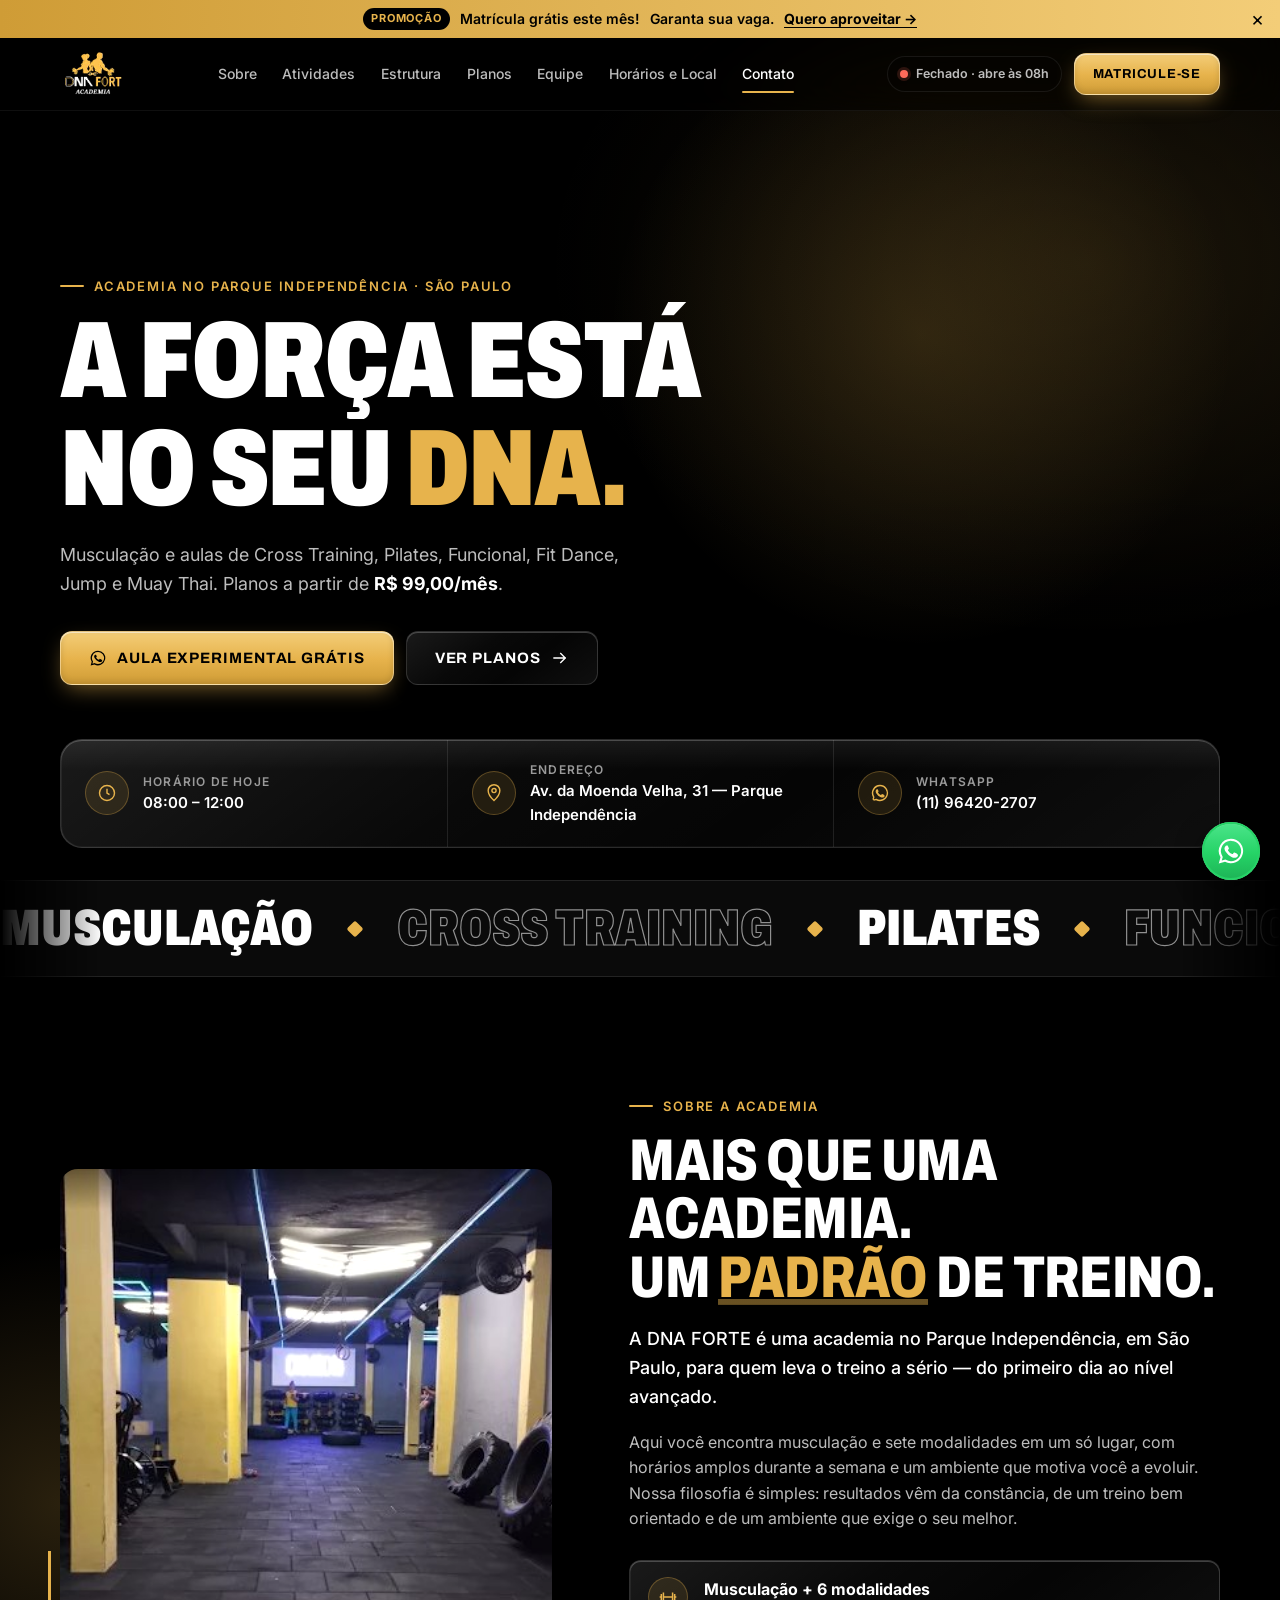
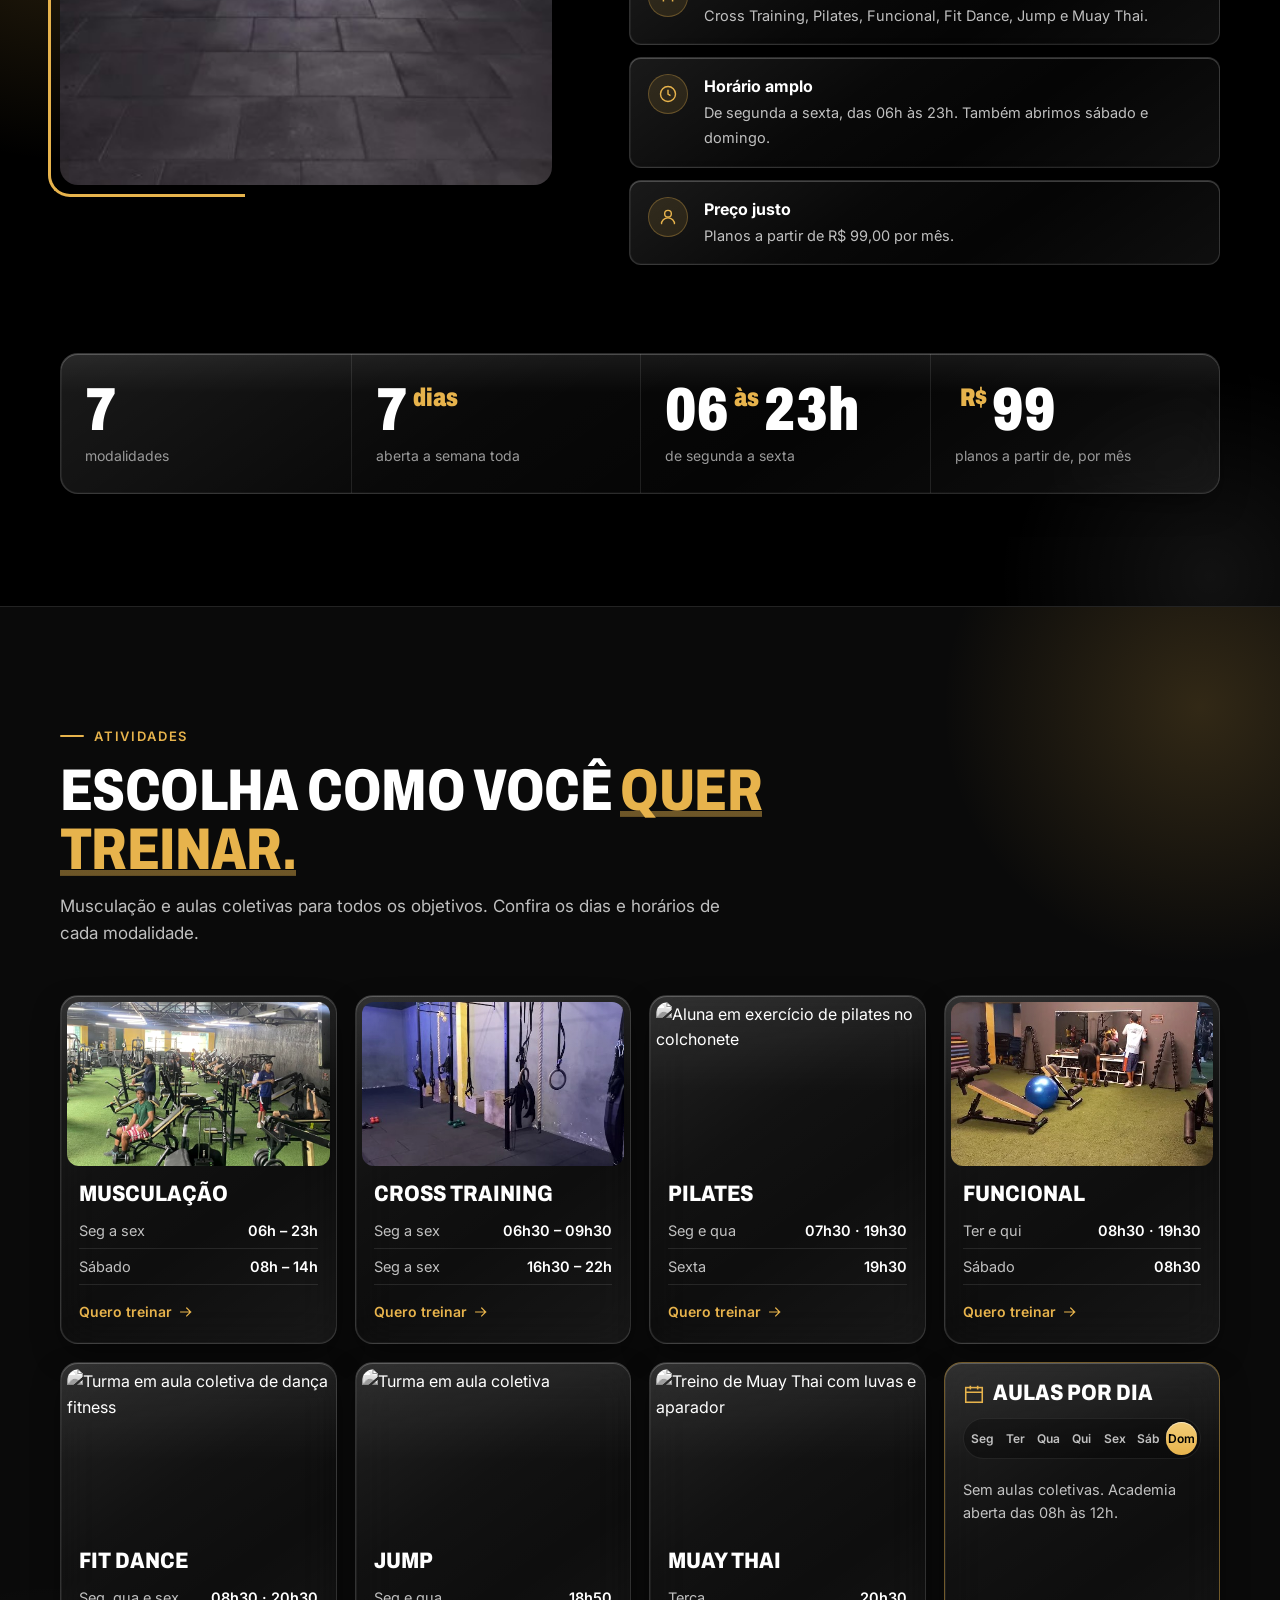
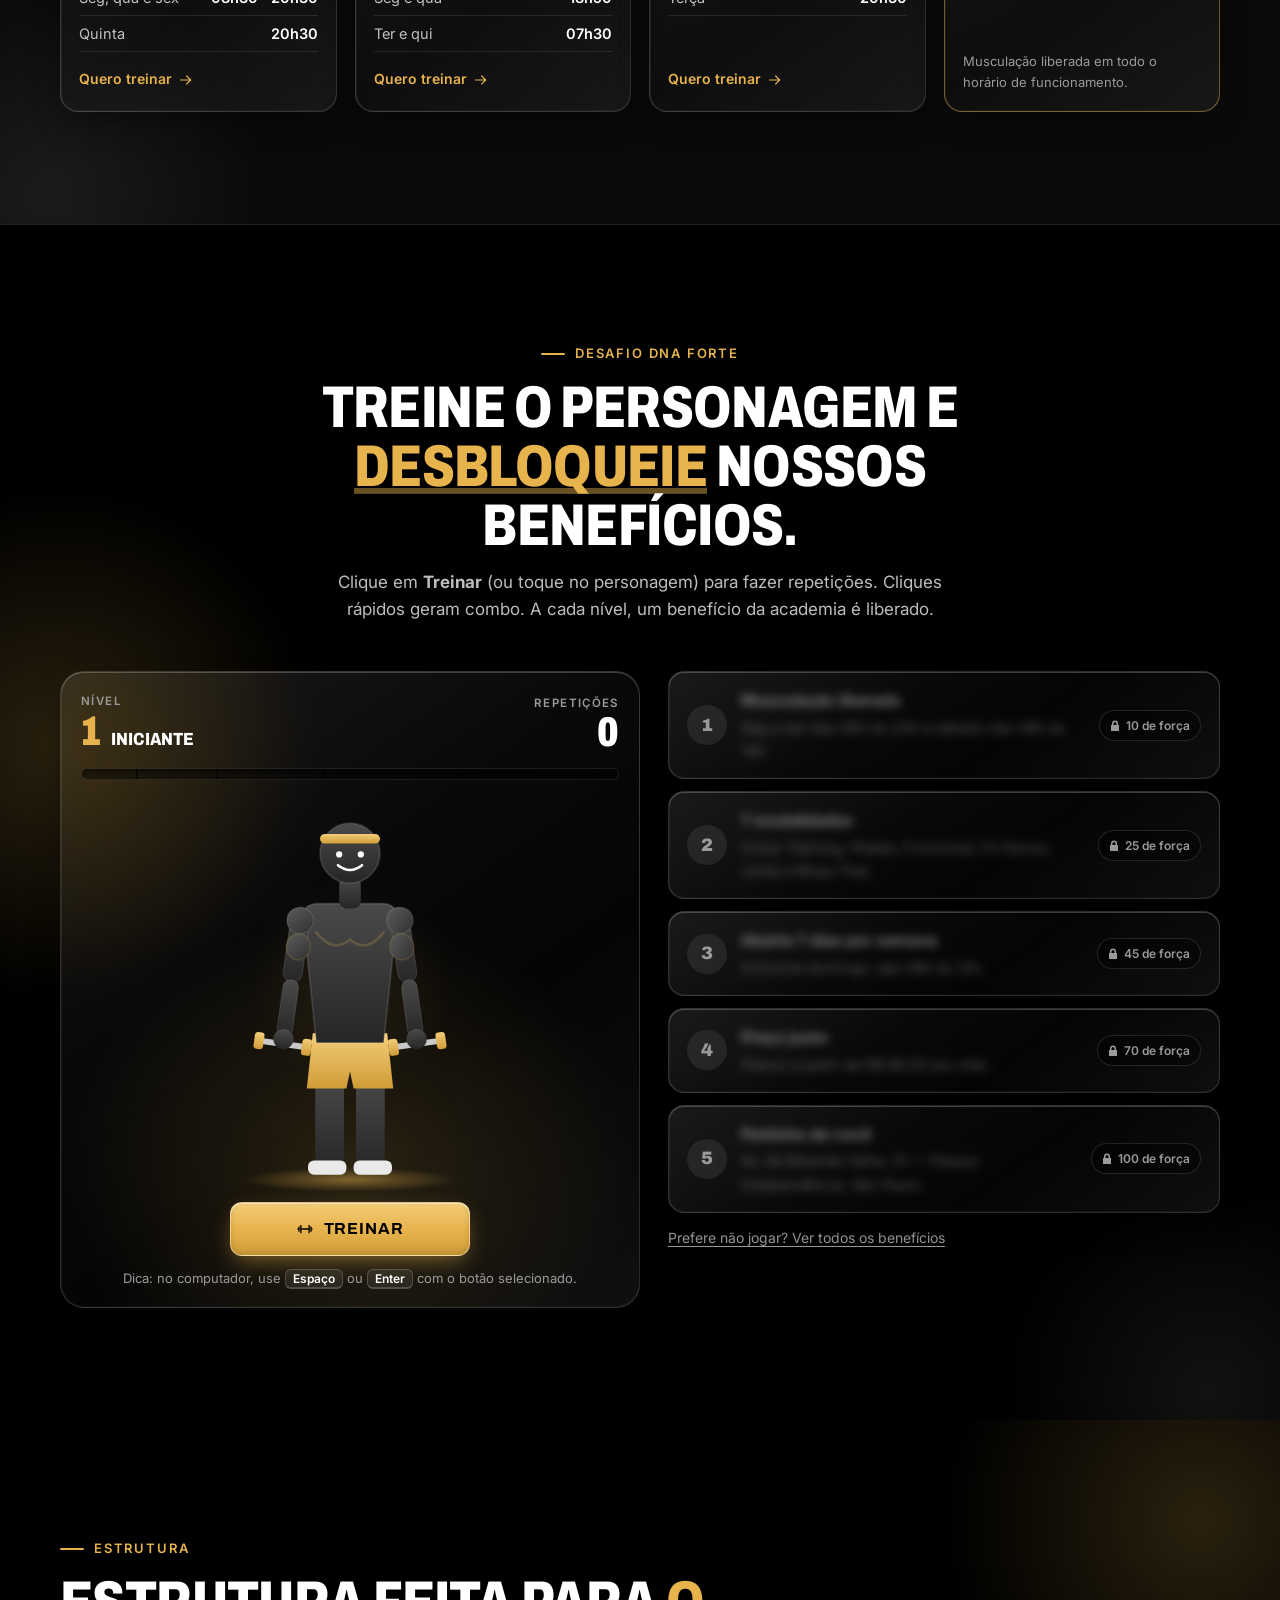
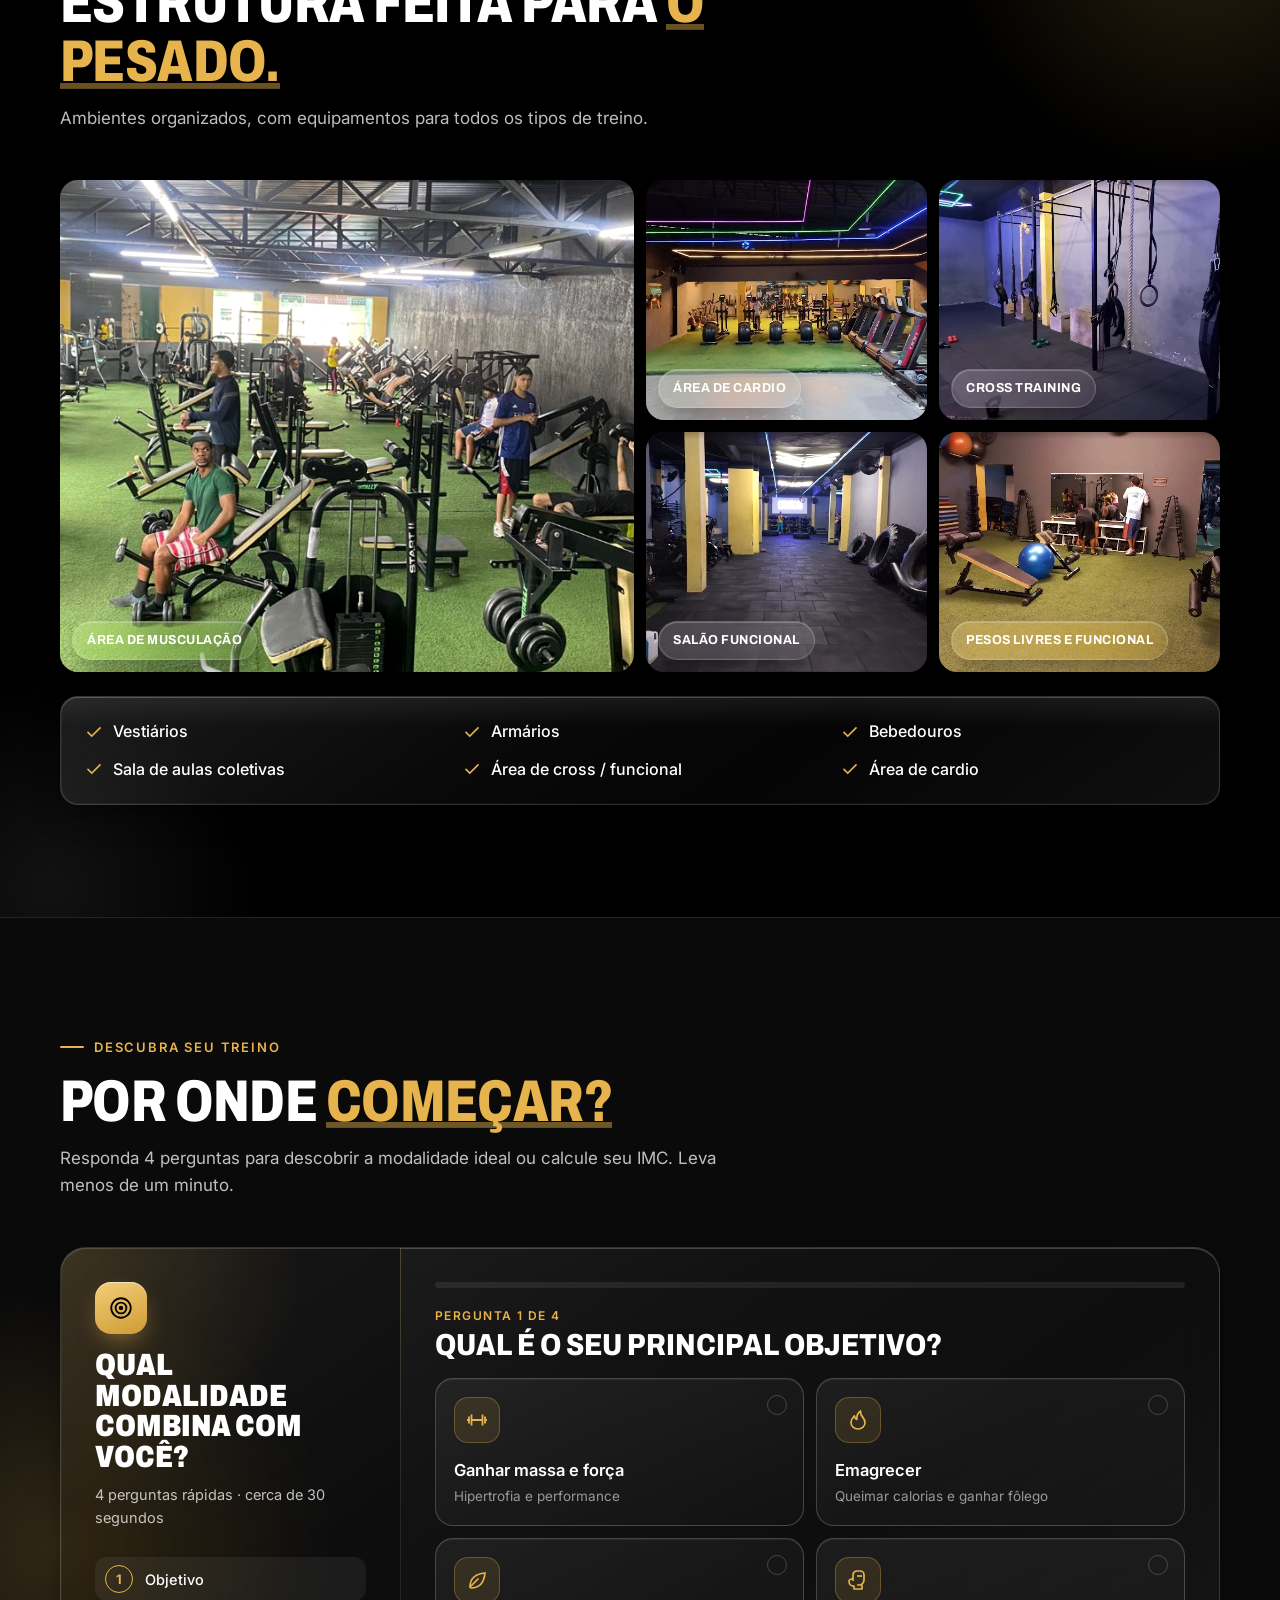
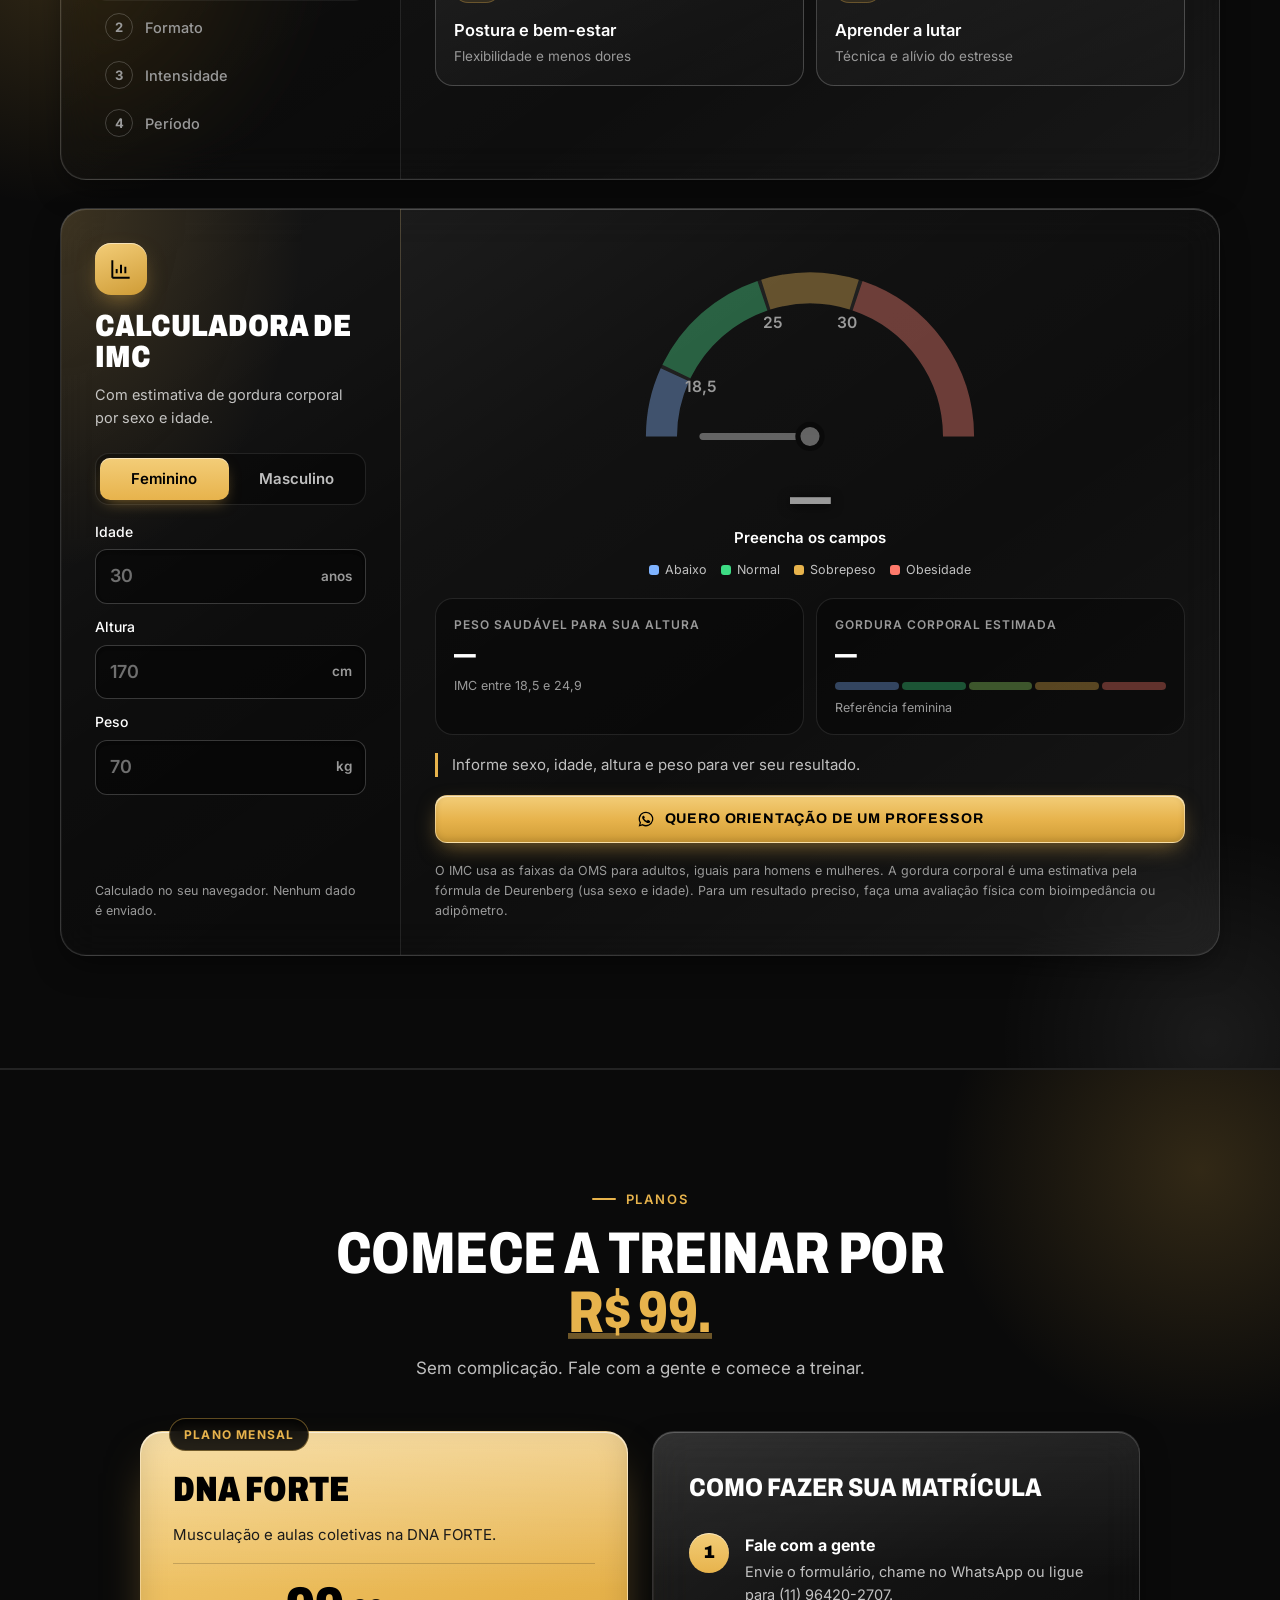
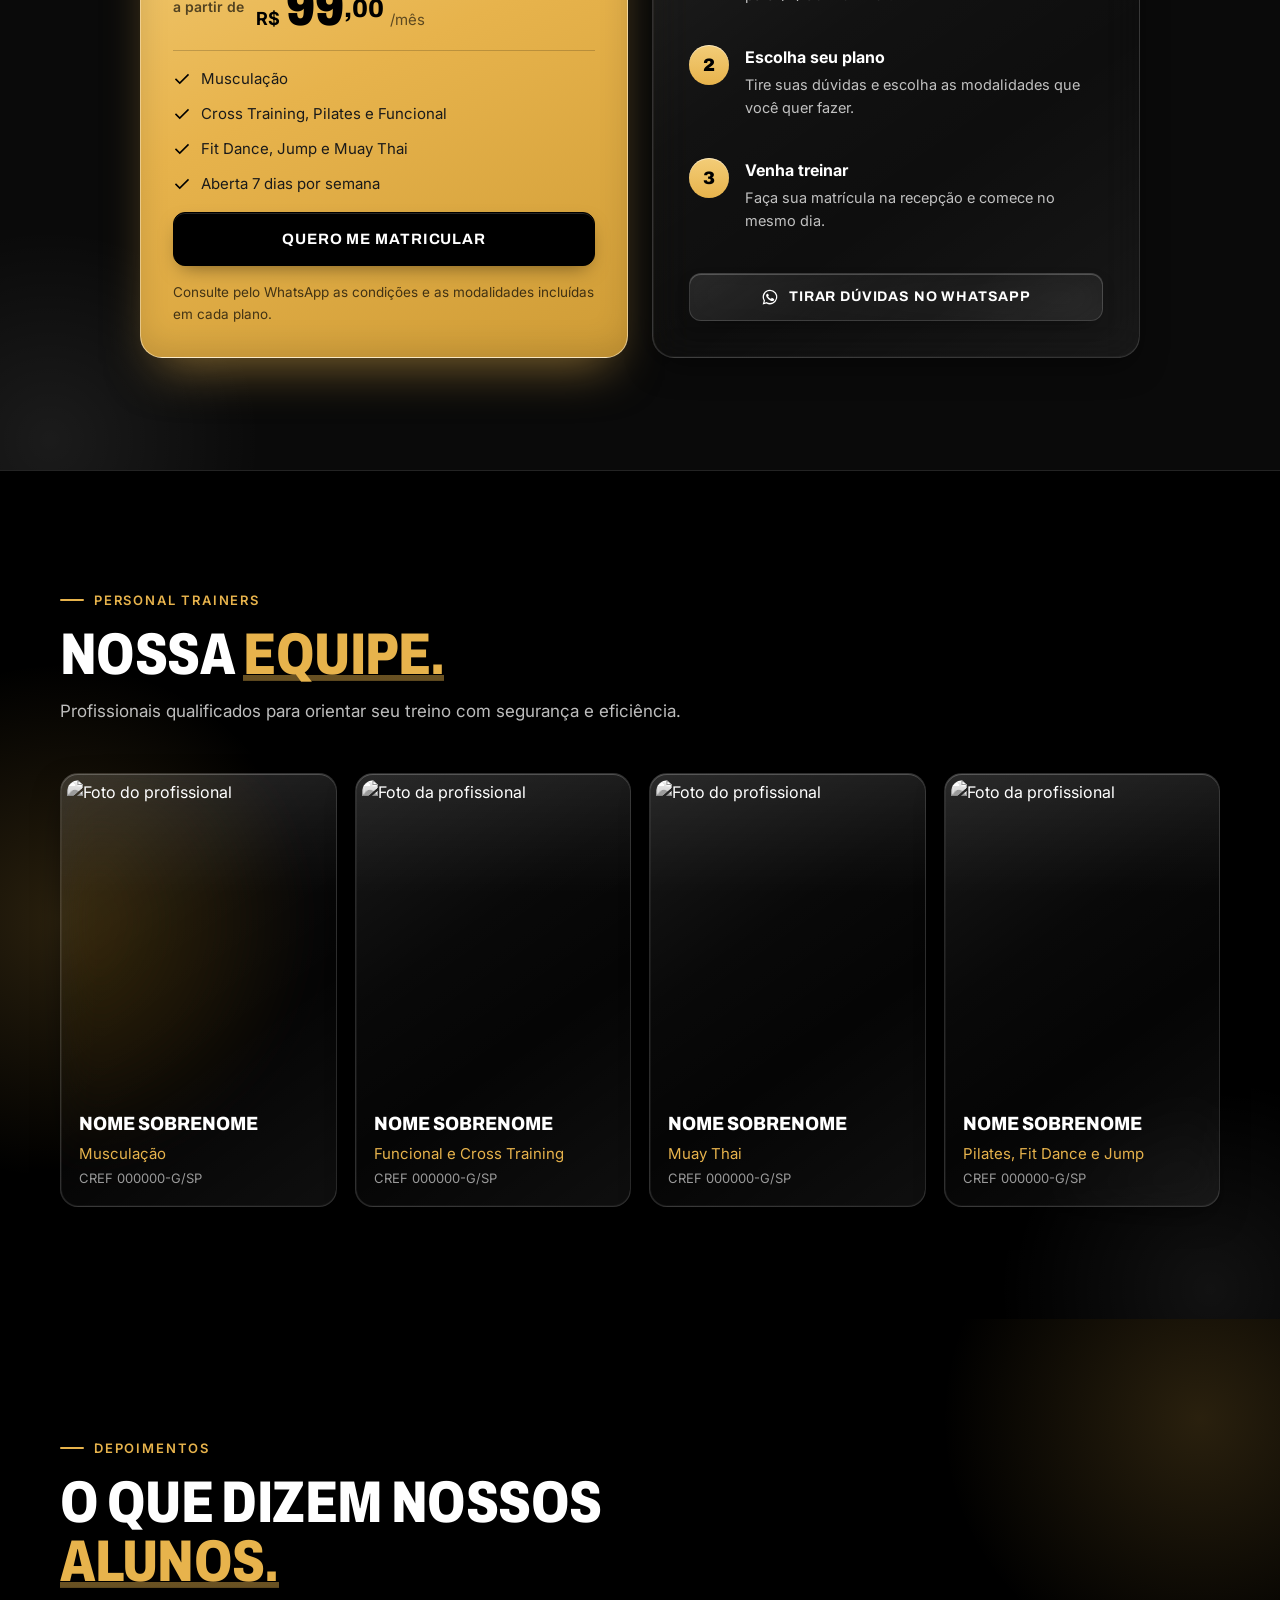
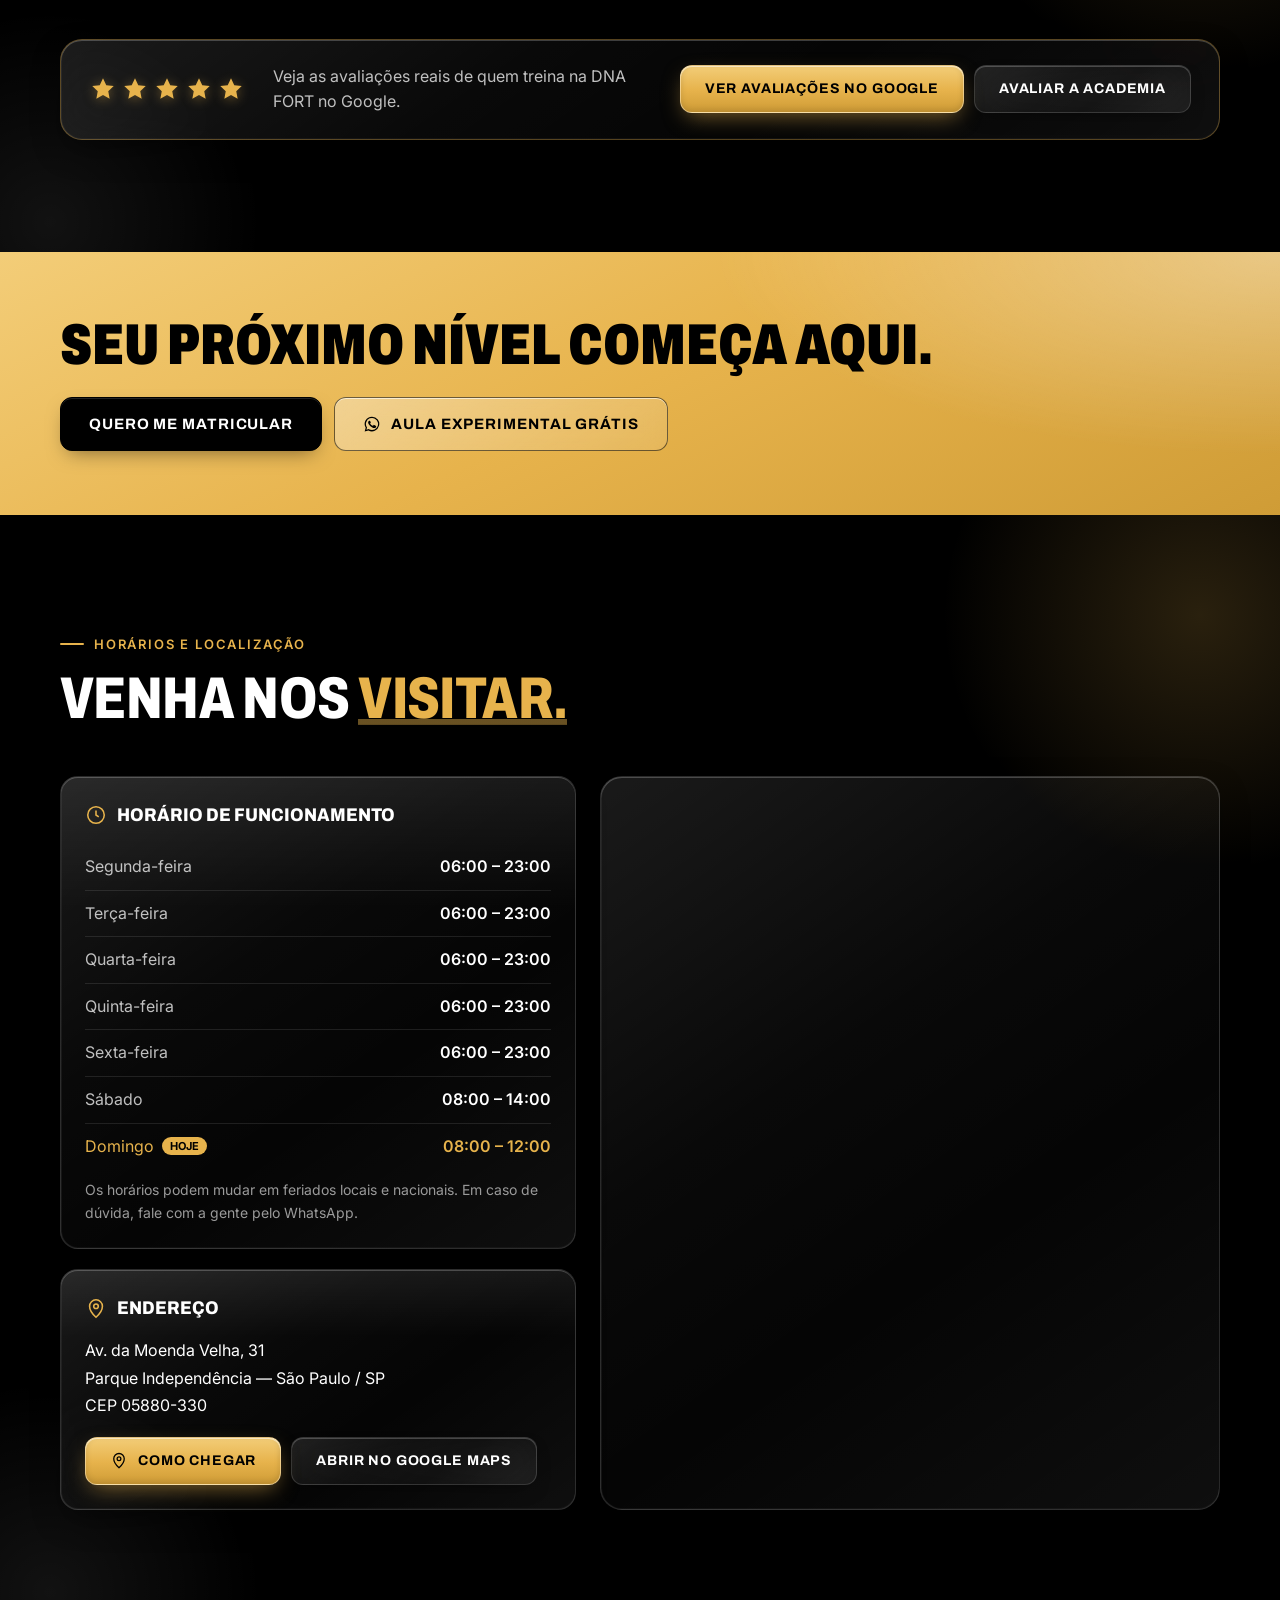
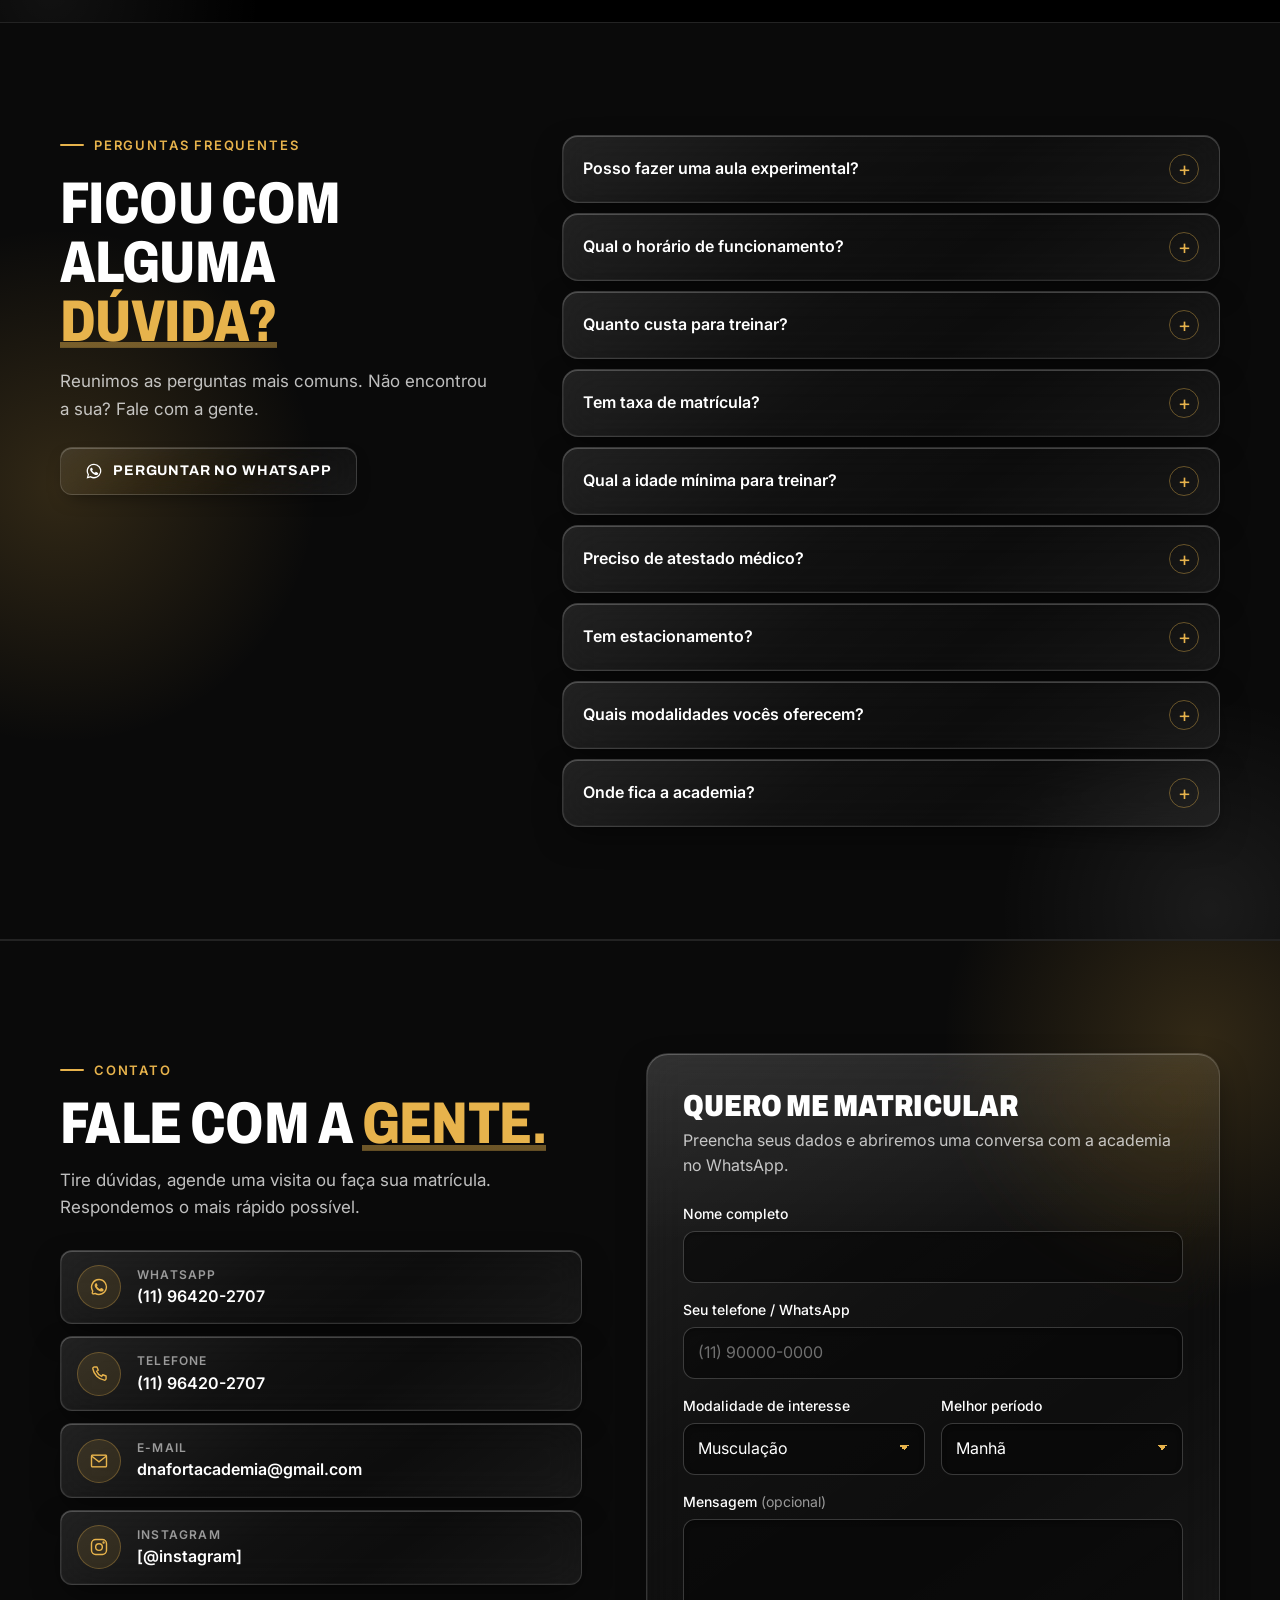
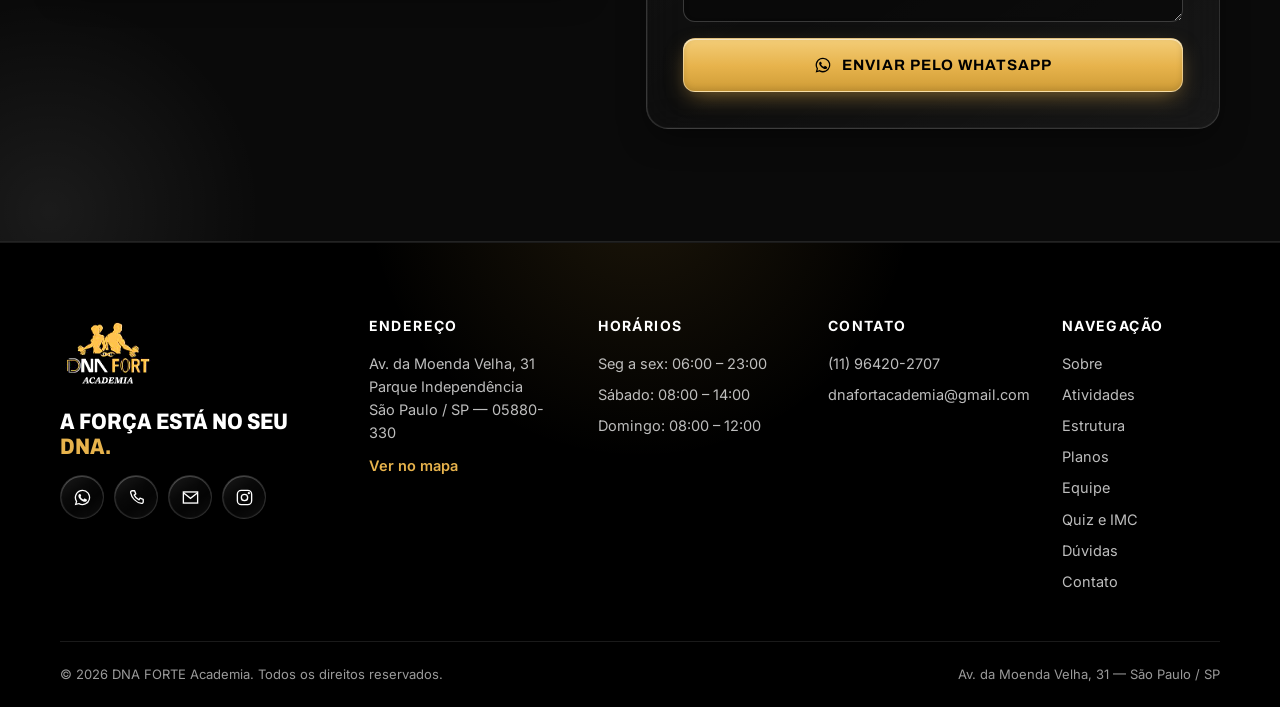
==== index.html @ d7b620ac "Site da DNA FORT Academia Site institucional estático (HTML, CSS e JS, sem dependências): - Header f" ====
<!doctype html>
<html lang="pt-BR">
<head>
  <meta charset="utf-8">
  <meta name="viewport" content="width=device-width, initial-scale=1">
  <title>DNA FORTE Academia — Parque Independência, São Paulo</title>
  <meta name="description" content="DNA FORTE Academia no Parque Independência, São Paulo. Musculação, Cross Training, Pilates, Funcional, Fit Dance, Jump e Muay Thai. Planos a partir de R$ 99,00/mês. Seg a sex 06h–23h.">
  <meta name="theme-color" content="#000000">
  <meta property="og:title" content="DNA FORTE Academia">
  <meta property="og:description" content="Musculação e aulas coletivas no Parque Independência, São Paulo. A força está no seu DNA.">
  <meta property="og:type" content="website">
  <meta property="og:locale" content="pt_BR">
  <link rel="icon" href="assets/img/logo-original.png" type="image/png">
  <link rel="apple-touch-icon" href="assets/img/logo-original.png">

  <link rel="preconnect" href="https://fonts.googleapis.com">
  <link rel="preconnect" href="https://fonts.gstatic.com" crossorigin>
  <link rel="preconnect" href="https://images.unsplash.com">
  <link href="https://fonts.googleapis.com/css2?family=Archivo:wdth,wght@62..125,400..900&family=Inter:wght@400;500;600&display=swap" rel="stylesheet">

  <link rel="stylesheet" href="assets/css/style.css">
  <link rel="stylesheet" href="assets/css/game.css">
  <link rel="stylesheet" href="assets/css/extras.css">
  <script>document.documentElement.classList.add('js');</script>

  <script type="application/ld+json">
  {
    "@context": "https://schema.org",
    "@type": "ExerciseGym",
    "name": "DNA FORTE Academia",
    "telephone": "+55 11 96420-2707",
    "email": "dnafortacademia@gmail.com",
    "address": {
      "@type": "PostalAddress",
      "streetAddress": "Av. da Moenda Velha, 31",
      "addressLocality": "São Paulo",
      "addressRegion": "SP",
      "postalCode": "05880-330",
      "addressCountry": "BR"
    },
    "openingHoursSpecification": [
      { "@type": "OpeningHoursSpecification", "dayOfWeek": ["Monday","Tuesday","Wednesday","Thursday","Friday"], "opens": "06:00", "closes": "23:00" },
      { "@type": "OpeningHoursSpecification", "dayOfWeek": "Saturday", "opens": "08:00", "closes": "14:00" },
      { "@type": "OpeningHoursSpecification", "dayOfWeek": "Sunday", "opens": "08:00", "closes": "12:00" }
    ]
  }
  </script>
</head>
<body>

  <!-- Ícones reutilizados -->
  <svg width="0" height="0" style="position:absolute" aria-hidden="true">
    <symbol id="logo-dna" viewBox="0 0 130 48">
      <g fill="currentColor" fill-rule="evenodd">
        <path d="M0 0H26L40 14V34L26 48H0Z M12 12H21L28 19V29L21 36H12Z"/>
        <path d="M45 0H57L73 27V0H85V48H73L57 21V48H45Z"/>
        <path d="M104 0H116L130 48H118L115.5 39H104.5L102 48H90Z M107 29H113L110 18Z"/>
      </g>
    </symbol>
    <symbol id="i-arrow" viewBox="0 0 24 24"><path d="M4 12h15M13 6l6 6-6 6" fill="none" stroke="currentColor" stroke-width="1.8" stroke-linecap="square"/></symbol>
    <symbol id="i-check" viewBox="0 0 24 24"><path d="M4 12.5l5 5L20 6.5" fill="none" stroke="currentColor" stroke-width="2" stroke-linecap="square"/></symbol>
    <symbol id="i-clock" viewBox="0 0 24 24"><g fill="none" stroke="currentColor" stroke-width="1.7"><circle cx="12" cy="12" r="9"/><path d="M12 7v5l3 2"/></g></symbol>
    <symbol id="i-pin" viewBox="0 0 24 24"><g fill="none" stroke="currentColor" stroke-width="1.7"><path d="M12 21s7-6.2 7-12a7 7 0 0 0-14 0c0 5.8 7 12 7 12Z"/><circle cx="12" cy="9" r="2.5"/></g></symbol>
    <symbol id="i-phone" viewBox="0 0 24 24"><path d="M6.6 3.5h3l1.5 4-2 1.3a11 11 0 0 0 6.1 6.1l1.3-2 4 1.5v3a2 2 0 0 1-2.2 2A17 17 0 0 1 4.6 5.7a2 2 0 0 1 2-2.2Z" fill="none" stroke="currentColor" stroke-width="1.7" stroke-linejoin="round"/></symbol>
    <symbol id="i-mail" viewBox="0 0 24 24"><g fill="none" stroke="currentColor" stroke-width="1.7"><rect x="3" y="5" width="18" height="14"/><path d="M3 6l9 7 9-7"/></g></symbol>
    <symbol id="i-instagram" viewBox="0 0 24 24"><g fill="none" stroke="currentColor" stroke-width="1.7"><rect x="3" y="3" width="18" height="18" rx="5"/><circle cx="12" cy="12" r="4"/><circle cx="17.5" cy="6.5" r=".6" fill="currentColor"/></g></symbol>
    <symbol id="i-whatsapp" viewBox="0 0 24 24"><path fill="currentColor" d="M12 2.2A9.8 9.8 0 0 0 3.6 17l-1.4 4.9 5-1.3A9.8 9.8 0 1 0 12 2.2Zm0 17.9a8.1 8.1 0 0 1-4.1-1.1l-.3-.2-3 .8.8-2.9-.2-.3A8.1 8.1 0 1 1 12 20.1Zm4.5-6.1c-.2-.1-1.5-.7-1.7-.8-.2-.1-.4-.1-.6.1l-.8 1c-.1.2-.3.2-.5.1a6.6 6.6 0 0 1-3.3-2.9c-.2-.4.2-.4.7-1.3.1-.2 0-.3 0-.4l-.8-1.8c-.2-.5-.4-.4-.6-.4h-.5a1 1 0 0 0-.7.3 3 3 0 0 0-.9 2.2 5.2 5.2 0 0 0 1.1 2.7 11.8 11.8 0 0 0 4.5 4c1.7.7 2.3.8 3.2.6a2.7 2.7 0 0 0 1.8-1.2 2.2 2.2 0 0 0 .1-1.3c0-.1-.2-.2-.4-.3Z"/></symbol>
    <symbol id="i-dumbbell" viewBox="0 0 24 24"><path d="M2 12h2M20 12h2M6.5 12h11M4 8.5v7M6.5 6.5v11M17.5 6.5v11M20 8.5v7" fill="none" stroke="currentColor" stroke-width="1.8"/></symbol>
    <symbol id="i-user" viewBox="0 0 24 24"><g fill="none" stroke="currentColor" stroke-width="1.7"><circle cx="12" cy="8" r="4"/><path d="M4 21a8 8 0 0 1 16 0"/></g></symbol>
    <symbol id="i-star" viewBox="0 0 24 24"><path fill="currentColor" d="M12 2.8l2.8 5.9 6.4.8-4.7 4.4 1.2 6.4L12 17.2l-5.7 3.1 1.2-6.4-4.7-4.4 6.4-.8z"/></symbol>
    <symbol id="i-chart" viewBox="0 0 24 24"><path d="M4 20V4M4 20h16M8 16v-4M12 16V8M16 16v-6" fill="none" stroke="currentColor" stroke-width="1.8"/></symbol>
    <symbol id="i-flame" viewBox="0 0 24 24"><path d="M12 21c-4 0-7-2.8-7-6.6 0-3.1 2-5 3.4-6.6.3 1.8 1.2 3 2.4 3.6C10.6 7.6 12 4.6 14.5 3c-.3 3 1 4.8 2.5 6.6 1.2 1.5 2 3 2 4.8C19 18.2 16 21 12 21Z" fill="none" stroke="currentColor" stroke-width="1.7" stroke-linejoin="round"/></symbol>
    <symbol id="i-leaf" viewBox="0 0 24 24"><g fill="none" stroke="currentColor" stroke-width="1.7" stroke-linecap="round"><path d="M5 19c0-8 5-13 15-14-1 10-6 15-14 15"/><path d="M5 19l8-8"/></g></symbol>
    <symbol id="i-glove" viewBox="0 0 24 24"><g fill="none" stroke="currentColor" stroke-width="1.7" stroke-linejoin="round"><path d="M7 13V7a4 4 0 0 1 4-4h3a4 4 0 0 1 4 4v5a5 5 0 0 1-5 5h-2"/><path d="M7 11H5.5A2.5 2.5 0 0 0 3 13.5 4.5 4.5 0 0 0 7.5 18H8v3h8v-4"/><path d="M11 8h5"/></g></symbol>
    <symbol id="i-users" viewBox="0 0 24 24"><g fill="none" stroke="currentColor" stroke-width="1.7"><circle cx="9" cy="8" r="3.5"/><path d="M2.5 20a6.5 6.5 0 0 1 13 0"/><circle cx="17" cy="9" r="2.6"/><path d="M16 14.2a5 5 0 0 1 6 4.8"/></g></symbol>
    <symbol id="i-shuffle" viewBox="0 0 24 24"><g fill="none" stroke="currentColor" stroke-width="1.7" stroke-linecap="round"><path d="M3 7h4c4 0 6 10 10 10h4M3 17h4c1.6 0 2.8-1.6 3.9-3.6M14.1 9.6C15.2 8.1 16.2 7 17 7h4"/><path d="M18 4l3 3-3 3M18 14l3 3-3 3"/></g></symbol>
    <symbol id="i-sun" viewBox="0 0 24 24"><g fill="none" stroke="currentColor" stroke-width="1.7" stroke-linecap="round"><circle cx="12" cy="12" r="4"/><path d="M12 2.5v2M12 19.5v2M2.5 12h2M19.5 12h2M5.3 5.3l1.4 1.4M17.3 17.3l1.4 1.4M5.3 18.7l1.4-1.4M17.3 6.7l1.4-1.4"/></g></symbol>
    <symbol id="i-sunset" viewBox="0 0 24 24"><g fill="none" stroke="currentColor" stroke-width="1.7" stroke-linecap="round"><path d="M7 17a5 5 0 0 1 10 0"/><path d="M2.5 20h19M12 4v4M4.6 9.6l1.4 1.4M19.4 9.6L18 11M2.5 17h2M19.5 17h2"/></g></symbol>
    <symbol id="i-moon" viewBox="0 0 24 24"><path d="M20 14.5A8.5 8.5 0 1 1 9.5 4a7 7 0 0 0 10.5 10.5Z" fill="none" stroke="currentColor" stroke-width="1.7" stroke-linejoin="round"/></symbol>
    <symbol id="i-target" viewBox="0 0 24 24"><g fill="none" stroke="currentColor" stroke-width="1.7"><circle cx="12" cy="12" r="9"/><circle cx="12" cy="12" r="5"/><circle cx="12" cy="12" r="1.2" fill="currentColor"/></g></symbol>
    <symbol id="i-calendar" viewBox="0 0 24 24"><g fill="none" stroke="currentColor" stroke-width="1.7"><rect x="3" y="5" width="18" height="16"/><path d="M3 10h18M8 3v4M16 3v4"/></g></symbol>
  </svg>

  <a class="skip-link" href="#main">Pular para o conteúdo</a>

  <!-- ============ HEADER ============ -->
  <header class="header" id="header">
    <!-- FAIXA DE PROMOÇÃO — ligue/desligue em assets/js/main.js (FEATURES.promo) e edite o texto aqui -->
    <div class="promo" data-promo hidden>
      <p class="promo__text">
        <span class="promo__tag">Promoção</span>
        Matrícula grátis este mês!<span class="promo__extra"> Garanta sua vaga.</span>
        <a class="promo__link" href="https://wa.me/5511964202707?text=Ol%C3%A1!%20Quero%20aproveitar%20a%20promo%C3%A7%C3%A3o%20de%20matr%C3%ADcula%20gr%C3%A1tis%20na%20DNA%20FORT." target="_blank" rel="noopener">Quero aproveitar →</a>
      </p>
      <button class="promo__close" type="button" aria-label="Fechar aviso de promoção" data-promo-close>×</button>
    </div>

    <div class="header__bar">
      <a href="#inicio" class="logo" aria-label="DNA FORT Academia — página inicial">
        <img class="logo__img" src="assets/img/logo.png" alt="DNA FORT Academia" width="96" height="79">
      </a>

      <nav class="nav" aria-label="Principal">
        <ul class="nav__list">
          <li><a class="nav__link" href="#sobre">Sobre</a></li>
          <li><a class="nav__link" href="#atividades">Atividades</a></li>
          <li><a class="nav__link" href="#estrutura">Estrutura</a></li>
          <li><a class="nav__link" href="#planos">Planos</a></li>
          <li><a class="nav__link" href="#equipe">Equipe</a></li>
          <li><a class="nav__link" href="#localizacao">Horários e Local</a></li>
          <li><a class="nav__link" href="#contato">Contato</a></li>
        </ul>
      </nav>

      <div class="header__actions">
        <span class="status header__status" data-status hidden><span class="status__dot" aria-hidden="true"></span><span data-status-text></span></span>
        <a class="btn btn--primary btn--sm header__cta" href="#contato" data-join>Matricule-se</a>
        <button class="burger" type="button" aria-label="Abrir menu" aria-expanded="false" aria-controls="mobile-menu">
          <span></span><span></span><span></span>
        </button>
      </div>
    </div>

    <div class="header__progress" aria-hidden="true"></div>

    <!-- Menu mobile -->
    <div class="menu" id="mobile-menu" hidden>
      <p class="status menu__status" data-status hidden><span class="status__dot" aria-hidden="true"></span><span data-status-text></span></p>
      <ul class="menu__list">
        <li><a href="#sobre">Sobre</a></li>
        <li><a href="#atividades">Atividades</a></li>
        <li><a href="#estrutura">Estrutura</a></li>
        <li><a href="#planos">Planos</a></li>
        <li><a href="#equipe">Equipe</a></li>
        <li><a href="#localizacao">Horários e Localização</a></li>
        <li><a href="#duvidas">Dúvidas</a></li>
        <li><a href="#contato">Contato</a></li>
      </ul>
      <div class="menu__foot">
        <a class="btn btn--primary btn--block" href="#contato" data-join>Quero me matricular</a>
        <a class="btn btn--outline btn--block" href="https://wa.me/5511964202707" target="_blank" rel="noopener">
          <svg class="btn__icon" aria-hidden="true"><use href="#i-whatsapp"/></svg>Falar no WhatsApp
        </a>
      </div>
    </div>
  </header>

  <main id="main">

    <!-- ============ HERO ============ -->
    <section class="hero" id="inicio" aria-labelledby="hero-title">
      <div class="hero__media" aria-hidden="true">
        <img src="https://images.unsplash.com/photo-1605296867304-46d5465a13f1?auto=format&fit=crop&w=2000&q=80" alt="" fetchpriority="high">
      </div>

      <div class="container hero__content">
        <p class="eyebrow intro" style="--i:0">Academia no Parque Independência · São Paulo</p>
        <h1 class="hero__title" id="hero-title">
          <span class="line"><span style="--i:1">A força está</span></span>
          <span class="line"><span style="--i:2">no seu <span class="hl">DNA.</span></span></span>
        </h1>
        <p class="hero__lead intro" style="--i:3">Musculação e aulas de Cross Training, Pilates, Funcional, Fit Dance, Jump e Muay Thai. Planos a partir de <strong>R$ 99,00/mês</strong>.</p>
        <div class="hero__ctas intro" style="--i:4">
          <!-- Aula experimental grátis — ligue/desligue em main.js (FEATURES.trialClass) -->
          <a class="btn btn--primary btn--lg" data-trial href="https://wa.me/5511964202707?text=Ol%C3%A1!%20Quero%20agendar%20minha%20aula%20experimental%20gr%C3%A1tis%20na%20DNA%20FORT." target="_blank" rel="noopener"><svg class="btn__icon" aria-hidden="true"><use href="#i-whatsapp"/></svg>Aula experimental grátis</a>
          <a class="btn btn--primary btn--lg" data-no-trial hidden href="https://wa.me/5511964202707" target="_blank" rel="noopener"><svg class="btn__icon" aria-hidden="true"><use href="#i-whatsapp"/></svg>Falar no WhatsApp</a>
          <a class="btn btn--outline btn--lg" href="#planos">Ver planos <svg class="btn__icon" aria-hidden="true"><use href="#i-arrow"/></svg></a>
        </div>
      </div>

      <div class="container">
        <ul class="quick intro" style="--i:5">
          <li class="quick__item">
            <svg class="quick__icon" aria-hidden="true"><use href="#i-clock"/></svg>
            <div>
              <span class="quick__label">Horário de hoje</span>
              <strong class="quick__value" data-today-hours>Seg a sex: 06:00 – 23:00</strong>
            </div>
          </li>
          <li class="quick__item">
            <svg class="quick__icon" aria-hidden="true"><use href="#i-pin"/></svg>
            <div>
              <span class="quick__label">Endereço</span>
              <a class="quick__value" href="#localizacao">Av. da Moenda Velha, 31 — Parque Independência</a>
            </div>
          </li>
          <li class="quick__item">
            <svg class="quick__icon" aria-hidden="true"><use href="#i-whatsapp"/></svg>
            <div>
              <span class="quick__label">WhatsApp</span>
              <a class="quick__value" href="https://wa.me/5511964202707" target="_blank" rel="noopener">(11) 96420-2707</a>
            </div>
          </li>
        </ul>
      </div>
    </section>

    <!-- ============ FAIXA DE MODALIDADES (animada) ============ -->
    <div class="marquee" aria-label="Modalidades: Musculação, Cross Training, Pilates, Funcional, Fit Dance, Jump e Muay Thai">
      <div class="marquee__track" aria-hidden="true">
        <span>Musculação</span><i></i><span class="o">Cross Training</span><i></i><span>Pilates</span><i></i><span class="o">Funcional</span><i></i><span>Fit Dance</span><i></i><span class="o">Jump</span><i></i><span>Muay Thai</span><i></i>
        <span>Musculação</span><i></i><span class="o">Cross Training</span><i></i><span>Pilates</span><i></i><span class="o">Funcional</span><i></i><span>Fit Dance</span><i></i><span class="o">Jump</span><i></i><span>Muay Thai</span><i></i>
      </div>
    </div>

    <!-- ============ SOBRE ============ -->
    <section class="section" id="sobre" aria-labelledby="sobre-title">
      <div class="container about">
        <figure class="about__media reveal">
          <img class="photo-real" src="assets/img/academia/espaco-funcional.jpg" alt="Salão de treino da DNA FORT com pilares amarelos, pneus e iluminação de LED" width="505" height="468" loading="lazy">
        </figure>

        <div class="about__body">
          <div class="reveal">
            <p class="eyebrow">Sobre a academia</p>
            <h2 class="title" id="sobre-title">Mais que uma academia.<br>Um <span class="hl">padrão</span> de treino.</h2>
          </div>
          <p class="about__lead reveal">A DNA FORTE é uma academia no Parque Independência, em São Paulo, para quem leva o treino a sério — do primeiro dia ao nível avançado.</p>
          <p class="reveal">Aqui você encontra musculação e sete modalidades em um só lugar, com horários amplos durante a semana e um ambiente que motiva você a evoluir. Nossa filosofia é simples: resultados vêm da constância, de um treino bem orientado e de um ambiente que exige o seu melhor.</p>

          <ul class="features reveal">
            <li><svg aria-hidden="true"><use href="#i-dumbbell"/></svg><div><strong>Musculação + 6 modalidades</strong><span>Cross Training, Pilates, Funcional, Fit Dance, Jump e Muay Thai.</span></div></li>
            <li><svg aria-hidden="true"><use href="#i-clock"/></svg><div><strong>Horário amplo</strong><span>De segunda a sexta, das 06h às 23h. Também abrimos sábado e domingo.</span></div></li>
            <li><svg aria-hidden="true"><use href="#i-user"/></svg><div><strong>Preço justo</strong><span>Planos a partir de R$ 99,00 por mês.</span></div></li>
          </ul>
        </div>
      </div>

      <div class="container">
        <dl class="stats reveal">
          <div class="stat"><dd><span data-count="7">7</span></dd><dt>modalidades</dt></div>
          <div class="stat"><dd><span data-count="7">7</span><small>dias</small></dd><dt>aberta a semana toda</dt></div>
          <div class="stat"><dd><span data-count="6" data-pad="2">06</span><small>às</small><span data-count="23">23</span>h</dd><dt>de segunda a sexta</dt></div>
          <div class="stat"><dd><small>R$</small><span data-count="99">99</span></dd><dt>planos a partir de, por mês</dt></div>
        </dl>
      </div>
    </section>

    <!-- ============ ATIVIDADES ============ -->
    <section class="section section--alt" id="atividades" aria-labelledby="atividades-title">
      <div class="container">
        <header class="section-head reveal">
          <p class="eyebrow">Atividades</p>
          <h2 class="title" id="atividades-title">Escolha como você <span class="hl">quer treinar.</span></h2>
          <p class="section-head__text">Musculação e aulas coletivas para todos os objetivos. Confira os dias e horários de cada modalidade.</p>
        </header>

        <div class="cards">
          <article class="card reveal">
            <div class="card__media"><img class="photo-real" src="assets/img/academia/musculacao.jpg" alt="Alunos treinando na área de musculação da DNA FORT" width="743" height="556" loading="lazy"></div>
            <div class="card__body">
              <h3>Musculação</h3>
              <ul class="card__times">
                <li><span>Seg a sex</span><strong>06h – 23h</strong></li>
                <li><span>Sábado</span><strong>08h – 14h</strong></li>
              </ul>
              <a class="card__link" href="#contato" data-join="Musculação">Quero treinar <svg aria-hidden="true"><use href="#i-arrow"/></svg></a>
            </div>
          </article>
          <article class="card reveal">
            <div class="card__media"><img class="photo-real" src="assets/img/academia/cross-training.jpg" alt="Estrutura de Cross Training da DNA FORT" width="505" height="462" loading="lazy"></div>
            <div class="card__body">
              <h3>Cross Training</h3>
              <ul class="card__times">
                <li><span>Seg a sex</span><strong>06h30 – 09h30</strong></li>
                <li><span>Seg a sex</span><strong>16h30 – 22h</strong></li>
              </ul>
              <a class="card__link" href="#contato" data-join="Cross Training">Quero treinar <svg aria-hidden="true"><use href="#i-arrow"/></svg></a>
            </div>
          </article>
          <article class="card reveal">
            <div class="card__media"><img src="https://images.unsplash.com/photo-1599447421416-3414500d18a5?auto=format&fit=crop&w=800&q=75" alt="Aluna em exercício de pilates no colchonete" loading="lazy"></div>
            <div class="card__body">
              <h3>Pilates</h3>
              <ul class="card__times">
                <li><span>Seg e qua</span><strong>07h30 · 19h30</strong></li>
                <li><span>Sexta</span><strong>19h30</strong></li>
              </ul>
              <a class="card__link" href="#contato" data-join="Pilates">Quero treinar <svg aria-hidden="true"><use href="#i-arrow"/></svg></a>
            </div>
          </article>
          <article class="card reveal">
            <div class="card__media"><img class="photo-real" src="assets/img/academia/area-funcional.jpg" alt="Área de treino funcional da DNA FORT" width="506" height="467" loading="lazy"></div>
            <div class="card__body">
              <h3>Funcional</h3>
              <ul class="card__times">
                <li><span>Ter e qui</span><strong>08h30 · 19h30</strong></li>
                <li><span>Sábado</span><strong>08h30</strong></li>
              </ul>
              <a class="card__link" href="#contato" data-join="Funcional">Quero treinar <svg aria-hidden="true"><use href="#i-arrow"/></svg></a>
            </div>
          </article>
          <article class="card reveal">
            <div class="card__media"><img src="https://images.unsplash.com/photo-1518310383802-640c2de311b2?auto=format&fit=crop&w=800&q=75" alt="Turma em aula coletiva de dança fitness" loading="lazy"></div>
            <div class="card__body">
              <h3>Fit Dance</h3>
              <ul class="card__times">
                <li><span>Seg, qua e sex</span><strong>08h30 · 20h30</strong></li>
                <li><span>Quinta</span><strong>20h30</strong></li>
              </ul>
              <a class="card__link" href="#contato" data-join="Fit Dance">Quero treinar <svg aria-hidden="true"><use href="#i-arrow"/></svg></a>
            </div>
          </article>
          <article class="card reveal">
            <div class="card__media"><img src="https://images.unsplash.com/photo-1588286840104-8957b019727f?auto=format&fit=crop&w=800&q=75" alt="Turma em aula coletiva" loading="lazy"></div>
            <div class="card__body">
              <h3>Jump</h3>
              <ul class="card__times">
                <li><span>Seg e qua</span><strong>18h50</strong></li>
                <li><span>Ter e qui</span><strong>07h30</strong></li>
              </ul>
              <a class="card__link" href="#contato" data-join="Jump">Quero treinar <svg aria-hidden="true"><use href="#i-arrow"/></svg></a>
            </div>
          </article>
          <article class="card reveal">
            <div class="card__media"><img src="https://images.unsplash.com/photo-1517438322307-e67111335449?auto=format&fit=crop&w=800&q=75" alt="Treino de Muay Thai com luvas e aparador" loading="lazy"></div>
            <div class="card__body">
              <h3>Muay Thai</h3>
              <ul class="card__times">
                <li><span>Terça</span><strong>20h30</strong></li>
              </ul>
              <a class="card__link" href="#contato" data-join="Muay Thai">Quero treinar <svg aria-hidden="true"><use href="#i-arrow"/></svg></a>
            </div>
          </article>

          <!-- Grade de aulas por dia (preenchida por main.js — edite SCHEDULE lá) -->
          <div class="schedule reveal" id="grade">
            <h3 class="schedule__title"><svg aria-hidden="true"><use href="#i-calendar"/></svg>Aulas por dia</h3>
            <div class="schedule__days" role="group" aria-label="Escolha o dia">
              <button type="button" data-day="1">Seg</button>
              <button type="button" data-day="2">Ter</button>
              <button type="button" data-day="3">Qua</button>
              <button type="button" data-day="4">Qui</button>
              <button type="button" data-day="5">Sex</button>
              <button type="button" data-day="6">Sáb</button>
              <button type="button" data-day="0">Dom</button>
            </div>
            <ul class="schedule__list" aria-live="polite"></ul>
            <p class="schedule__note">Musculação liberada em todo o horário de funcionamento.</p>
          </div>
        </div>
      </div>
    </section>

    <!-- ============ DESAFIO (minijogo interativo) ============ -->
    <section class="section game" id="desafio" aria-labelledby="desafio-title">
      <div class="container">
        <header class="section-head section-head--center reveal">
          <p class="eyebrow">Desafio DNA FORTE</p>
          <h2 class="title" id="desafio-title">Treine o personagem e <span class="hl">desbloqueie</span> nossos benefícios.</h2>
          <p class="section-head__text">Clique em <strong>Treinar</strong> (ou toque no personagem) para fazer repetições. Cliques rápidos geram combo. A cada nível, um benefício da academia é liberado.</p>
        </header>

        <div class="game__grid">
          <!-- Palco -->
          <div class="stage reveal" data-game>
            <div class="stage__hud">
              <div class="stage__level">
                <span class="stage__label">Nível</span>
                <strong data-g-level-num>1</strong>
                <span class="stage__levelname" data-g-level-name>Iniciante</span>
              </div>
              <div class="stage__reps">
                <span class="stage__label">Repetições</span>
                <strong data-g-reps>0</strong>
              </div>
            </div>

            <div class="stage__meter" role="progressbar" aria-label="Força do personagem" aria-valuemin="0" aria-valuemax="100" aria-valuenow="0" data-g-meter>
              <span data-g-fill></span>
              <i style="--at:10%"></i><i style="--at:25%"></i><i style="--at:45%"></i><i style="--at:70%"></i>
            </div>

            <button class="stage__char" type="button" data-g-char aria-label="Treinar: fazer uma repetição">
              <span class="stage__aura" data-g-aura aria-hidden="true"></span>
              <svg viewBox="0 0 300 340" aria-hidden="true" focusable="false">
                <defs>
                  <linearGradient id="g-skin" x1="0" y1="0" x2="0" y2="1"><stop offset="0" stop-color="#4a4a4a"/><stop offset="1" stop-color="#262626"/></linearGradient>
                  <linearGradient id="g-muscle" x1="0" y1="0" x2="1" y2="1"><stop offset="0" stop-color="#5c5c5c"/><stop offset="1" stop-color="#303030"/></linearGradient>
                  <linearGradient id="g-gold" x1="0" y1="0" x2="0" y2="1"><stop offset="0" stop-color="#F3CD78"/><stop offset="1" stop-color="#CF9C36"/></linearGradient>
                  <radialGradient id="g-floor"><stop offset="0" stop-color="#E7B34C" stop-opacity=".45"/><stop offset="1" stop-color="#E7B34C" stop-opacity="0"/></radialGradient>
                </defs>

                <ellipse cx="150" cy="328" rx="90" ry="10" fill="url(#g-floor)"/>

                <g data-c="body">
                  <!-- pernas -->
                  <rect data-c="legL" y="240" height="80" fill="url(#g-skin)"/>
                  <rect data-c="legR" y="240" height="80" fill="url(#g-skin)"/>
                  <rect data-c="shoeL" y="312" height="12" rx="5" fill="#e9e9e9"/>
                  <rect data-c="shoeR" y="312" height="12" rx="5" fill="#e9e9e9"/>
                  <!-- short -->
                  <path data-c="shorts" fill="url(#g-gold)"/>
                  <!-- tronco -->
                  <path data-c="torso" fill="url(#g-skin)" stroke="rgba(255,255,255,.12)" stroke-width="1.5"/>
                  <path data-c="pecs" fill="none" stroke="#E7B34C" stroke-width="2.2" stroke-linecap="round"/>
                  <g data-c="abs" fill="none" stroke="#E7B34C" stroke-width="1.6"></g>
                  <!-- pescoço e cabeça -->
                  <rect data-c="neck" y="76" height="26" rx="6" fill="url(#g-skin)"/>
                  <g data-c="head">
                    <circle cx="150" cy="56" r="25" fill="url(#g-skin)" stroke="rgba(255,255,255,.12)" stroke-width="1.5"/>
                    <rect x="125" y="40" width="50" height="8" rx="4" fill="url(#g-gold)"/>
                    <ellipse data-c="eyeL" cx="141" cy="57" rx="2.6" ry="2.6" fill="#fff"/>
                    <ellipse data-c="eyeR" cx="159" cy="57" rx="2.6" ry="2.6" fill="#fff"/>
                    <path data-c="mouth" fill="none" stroke="#fff" stroke-width="2.2" stroke-linecap="round"/>
                    <g data-c="sweat" fill="#9fd8ff" opacity="0">
                      <path d="M178 46 q4 7 0 10 q-4 -3 0 -10z"/>
                      <path d="M120 54 q3.5 6 0 9 q-3.5 -3 0 -9z"/>
                    </g>
                  </g>
                  <!-- braços (preenchidos pelo game.js) -->
                  <g data-c="armL"></g>
                  <g data-c="armR"></g>
                </g>
              </svg>
              <span class="stage__fx" data-g-fx aria-hidden="true"></span>
            </button>

            <div class="stage__actions">
              <button class="btn btn--primary btn--lg stage__train" type="button" data-g-train>
                <svg class="btn__icon" aria-hidden="true"><use href="#i-dumbbell"/></svg>Treinar
              </button>
              <span class="stage__combo" data-g-combo aria-hidden="true"></span>
            </div>
            <p class="stage__hint">Dica: no computador, use <kbd>Espaço</kbd> ou <kbd>Enter</kbd> com o botão selecionado.</p>

            <!-- Tela final -->
            <div class="stage__win" data-g-win hidden>
              <p class="eyebrow">Nível máximo</p>
              <h3>Você chegou ao<br><span class="hl">DNA FORTE!</span></h3>
              <p>Agora é a sua vez. Venha treinar de verdade e evoluir como ele.</p>
              <div class="stage__win-ctas">
                <a class="btn btn--primary" href="#contato" data-join>Quero me matricular</a>
                <button class="btn btn--outline" type="button" data-g-reset>Treinar de novo</button>
              </div>
            </div>
          </div>

          <!-- Benefícios desbloqueáveis -->
          <div class="perks">
            <ol class="perks__list">
              <li class="perk is-locked reveal" data-perk="10">
                <span class="perk__badge">1</span>
                <div class="perk__body">
                  <strong>Musculação liberada</strong>
                  <span>Seg a sex das 06h às 23h e sábado das 08h às 14h.</span>
                </div>
                <span class="perk__lock">10 de força</span>
              </li>
              <li class="perk is-locked reveal" data-perk="25">
                <span class="perk__badge">2</span>
                <div class="perk__body">
                  <strong>7 modalidades</strong>
                  <span>Cross Training, Pilates, Funcional, Fit Dance, Jump e Muay Thai.</span>
                </div>
                <span class="perk__lock">25 de força</span>
              </li>
              <li class="perk is-locked reveal" data-perk="45">
                <span class="perk__badge">3</span>
                <div class="perk__body">
                  <strong>Aberta 7 dias por semana</strong>
                  <span>Inclusive domingo, das 08h às 12h.</span>
                </div>
                <span class="perk__lock">45 de força</span>
              </li>
              <li class="perk is-locked reveal" data-perk="70">
                <span class="perk__badge">4</span>
                <div class="perk__body">
                  <strong>Preço justo</strong>
                  <span>Planos a partir de R$ 99,00 por mês.</span>
                </div>
                <span class="perk__lock">70 de força</span>
              </li>
              <li class="perk is-locked reveal" data-perk="100">
                <span class="perk__badge">5</span>
                <div class="perk__body">
                  <strong>Pertinho de você</strong>
                  <span>Av. da Moenda Velha, 31 — Parque Independência, São Paulo.</span>
                </div>
                <span class="perk__lock">100 de força</span>
              </li>
            </ol>
            <button class="perks__skip" type="button" data-g-skip>Prefere não jogar? Ver todos os benefícios</button>
            <p class="sr-only" aria-live="polite" data-g-live></p>
          </div>
        </div>
      </div>
    </section>

    <!-- ============ ESTRUTURA ============ -->
    <section class="section" id="estrutura" aria-labelledby="estrutura-title">
      <div class="container">
        <header class="section-head reveal">
          <p class="eyebrow">Estrutura</p>
          <h2 class="title" id="estrutura-title">Estrutura feita para <span class="hl">o pesado.</span></h2>
          <p class="section-head__text">Ambientes organizados, com equipamentos para todos os tipos de treino.</p>
        </header>

        <!-- FOTOS REAIS DA ACADEMIA (assets/img/academia) -->
        <div class="gallery">
          <figure class="gallery__item gallery__item--big reveal">
            <img class="photo-real" src="assets/img/academia/musculacao.jpg" alt="Área de musculação da DNA FORT com máquinas, bancos e piso de grama sintética" width="743" height="556" loading="lazy">
            <figcaption>Área de musculação</figcaption>
          </figure>
          <figure class="gallery__item reveal">
            <img class="photo-real" src="assets/img/academia/cardio.jpg" alt="Área de cardio com elípticos e esteiras e iluminação de LED" width="502" height="458" loading="lazy">
            <figcaption>Área de cardio</figcaption>
          </figure>
          <figure class="gallery__item reveal">
            <img class="photo-real" src="assets/img/academia/cross-training.jpg" alt="Estrutura de Cross Training com argolas, cordas, caixas e kettlebells" width="505" height="462" loading="lazy">
            <figcaption>Cross Training</figcaption>
          </figure>
          <figure class="gallery__item reveal">
            <img class="photo-real" src="assets/img/academia/espaco-funcional.jpg" alt="Salão de treino funcional com pilares amarelos e pneus" width="505" height="468" loading="lazy">
            <figcaption>Salão funcional</figcaption>
          </figure>
          <figure class="gallery__item reveal">
            <img class="photo-real" src="assets/img/academia/area-funcional.jpg" alt="Área de treino com grama sintética, bancos, bola suíça e halteres" width="506" height="467" loading="lazy">
            <figcaption>Pesos livres e funcional</figcaption>
          </figure>
        </div>

        <!-- LISTA PROVISÓRIA — mantenha apenas o que a academia realmente oferece -->
        <ul class="amenities reveal">
          <li><svg aria-hidden="true"><use href="#i-check"/></svg>Vestiários</li>
          <li><svg aria-hidden="true"><use href="#i-check"/></svg>Armários</li>
          <li><svg aria-hidden="true"><use href="#i-check"/></svg>Bebedouros</li>
          <li><svg aria-hidden="true"><use href="#i-check"/></svg>Sala de aulas coletivas</li>
          <li><svg aria-hidden="true"><use href="#i-check"/></svg>Área de cross / funcional</li>
          <li><svg aria-hidden="true"><use href="#i-check"/></svg>Área de cardio</li>
        </ul>
      </div>
    </section>

    <!-- ============ DESCUBRA: QUIZ + IMC ============ -->
    <section class="section section--alt" id="descubra" aria-labelledby="descubra-title">
      <div class="container">
        <header class="section-head reveal">
          <p class="eyebrow">Descubra seu treino</p>
          <h2 class="title" id="descubra-title">Por onde <span class="hl">começar?</span></h2>
          <p class="section-head__text">Responda 4 perguntas para descobrir a modalidade ideal ou calcule seu IMC. Leva menos de um minuto.</p>
        </header>

        <div class="tools">
          <!-- ===== QUIZ ===== -->
          <div class="tool quiz reveal" data-quiz>
            <aside class="tool__side">
              <span class="tool__icon"><svg aria-hidden="true"><use href="#i-target"/></svg></span>
              <h3 class="tool__title">Qual modalidade combina com você?</h3>
              <p class="tool__sub">4 perguntas rápidas · cerca de 30 segundos</p>
              <ol class="steps-mini" data-q-steps>
                <li><span>1</span>Objetivo</li>
                <li><span>2</span>Formato</li>
                <li><span>3</span>Intensidade</li>
                <li><span>4</span>Período</li>
              </ol>
            </aside>
            <div class="tool__main">
              <div class="quiz__progress" aria-hidden="true"><span data-q-bar></span></div>
              <div class="quiz__body" data-q-body aria-live="polite">
                <noscript><p>Ative o JavaScript para fazer o quiz, ou fale com a gente pelo WhatsApp.</p></noscript>
              </div>
            </div>
          </div>

          <!-- ===== CALCULADORA DE IMC ===== -->
          <div class="tool bmi reveal">
            <aside class="tool__side">
              <span class="tool__icon"><svg aria-hidden="true"><use href="#i-chart"/></svg></span>
              <h3 class="tool__title">Calculadora de IMC</h3>
              <p class="tool__sub">Com estimativa de gordura corporal por sexo e idade.</p>

              <form class="bmi__form" data-bmi novalidate>
                <fieldset class="seg-control">
                  <legend class="sr-only">Sexo</legend>
                  <label><input type="radio" name="sex" value="f" checked><span>Feminino</span></label>
                  <label><input type="radio" name="sex" value="m"><span>Masculino</span></label>
                </fieldset>
                <div class="bmi__fields">
                  <div class="field field--unit">
                    <label for="bmi-age">Idade</label>
                    <div class="unit"><input id="bmi-age" name="age" type="number" inputmode="numeric" min="10" max="100" placeholder="30"><span>anos</span></div>
                  </div>
                  <div class="field field--unit">
                    <label for="bmi-h">Altura</label>
                    <div class="unit"><input id="bmi-h" name="height" type="number" inputmode="decimal" min="100" max="230" placeholder="170"><span>cm</span></div>
                  </div>
                  <div class="field field--unit">
                    <label for="bmi-w">Peso</label>
                    <div class="unit"><input id="bmi-w" name="weight" type="number" inputmode="decimal" min="30" max="300" step="0.1" placeholder="70"><span>kg</span></div>
                  </div>
                </div>
              </form>
              <p class="bmi__privacy">Calculado no seu navegador. Nenhum dado é enviado.</p>
            </aside>

            <div class="tool__main bmi__result" data-bmi-result aria-live="polite">
              <!-- Medidor -->
              <div class="gauge">
                <svg class="gauge__svg" viewBox="0 0 220 130" aria-hidden="true">
                  <g data-gauge-arcs></g>
                  <g class="gauge__needle" data-gauge-needle>
                    <line x1="110" y1="112" x2="110" y2="50"/>
                    <circle cx="110" cy="112" r="7"/>
                  </g>
                </svg>
                <div class="gauge__center">
                  <strong data-bmi-value>—</strong>
                  <span data-bmi-label>Preencha os campos</span>
                </div>
                <div class="gauge__legend" aria-hidden="true">
                  <span class="c1">Abaixo</span><span class="c2">Normal</span><span class="c3">Sobrepeso</span><span class="c4">Obesidade</span>
                </div>
              </div>

              <!-- Cards de resultado -->
              <div class="bmi__cards">
                <div class="bmi-card">
                  <span class="bmi-card__label">Peso saudável para sua altura</span>
                  <strong class="bmi-card__value" data-bmi-range>—</strong>
                  <small>IMC entre 18,5 e 24,9</small>
                </div>
                <div class="bmi-card" data-fat-card>
                  <span class="bmi-card__label">Gordura corporal estimada</span>
                  <strong class="bmi-card__value"><span data-fat-value>—</span> <em data-fat-label></em></strong>
                  <div class="fatbar" aria-hidden="true"><span></span><span></span><span></span><span></span><span></span><i data-fat-marker></i></div>
                  <small data-fat-scale>Referência feminina</small>
                </div>
              </div>

              <p class="bmi__tip" data-bmi-tip>Informe sexo, idade, altura e peso para ver seu resultado.</p>
              <a class="btn btn--primary btn--block" href="https://wa.me/5511964202707?text=Ol%C3%A1!%20Calculei%20meu%20IMC%20no%20site%20e%20quero%20orienta%C3%A7%C3%A3o%20para%20come%C3%A7ar%20a%20treinar." target="_blank" rel="noopener"><svg class="btn__icon" aria-hidden="true"><use href="#i-whatsapp"/></svg>Quero orientação de um professor</a>
              <p class="bmi__note">O IMC usa as faixas da OMS para adultos, iguais para homens e mulheres. A gordura corporal é uma estimativa pela fórmula de Deurenberg (usa sexo e idade). Para um resultado preciso, faça uma avaliação física com bioimpedância ou adipômetro.</p>
            </div>
          </div>
        </div>
      </div>
    </section>

    <!-- ============ PLANOS ============ -->
    <section class="section section--alt" id="planos" aria-labelledby="planos-title">
      <div class="container">
        <header class="section-head section-head--center reveal">
          <p class="eyebrow">Planos</p>
          <h2 class="title" id="planos-title">Comece a treinar por <span class="hl nowrap">R$ 99.</span></h2>
          <p class="section-head__text">Sem complicação. Fale com a gente e comece a treinar.</p>
        </header>

        <div class="offer">
          <article class="plan plan--featured reveal">
            <span class="plan__badge">Plano mensal</span>
            <h3 class="plan__name">DNA Forte</h3>
            <p class="plan__desc">Musculação e aulas coletivas na DNA FORTE.</p>
            <p class="price"><span class="price__from">a partir de</span><span class="price__cur">R$</span><span class="price__val">99</span><span class="price__cents">,00</span><span class="price__per">/mês</span></p>
            <ul class="plan__list">
              <li><svg aria-hidden="true"><use href="#i-check"/></svg>Musculação</li>
              <li><svg aria-hidden="true"><use href="#i-check"/></svg>Cross Training, Pilates e Funcional</li>
              <li><svg aria-hidden="true"><use href="#i-check"/></svg>Fit Dance, Jump e Muay Thai</li>
              <li><svg aria-hidden="true"><use href="#i-check"/></svg>Aberta 7 dias por semana</li>
            </ul>
            <a class="btn btn--dark btn--block btn--lg" href="#contato" data-join>Quero me matricular</a>
            <p class="plan__note">Consulte pelo WhatsApp as condições e as modalidades incluídas em cada plano.</p>
          </article>

          <div class="steps reveal">
            <h3 class="steps__title">Como fazer sua matrícula</h3>
            <ol class="steps__list">
              <li><span class="steps__n">1</span><div><strong>Fale com a gente</strong><p>Envie o formulário, chame no WhatsApp ou ligue para (11) 96420-2707.</p></div></li>
              <li><span class="steps__n">2</span><div><strong>Escolha seu plano</strong><p>Tire suas dúvidas e escolha as modalidades que você quer fazer.</p></div></li>
              <li><span class="steps__n">3</span><div><strong>Venha treinar</strong><p>Faça sua matrícula na recepção e comece no mesmo dia.</p></div></li>
            </ol>
            <a class="btn btn--outline btn--block" href="https://wa.me/5511964202707" target="_blank" rel="noopener"><svg class="btn__icon" aria-hidden="true"><use href="#i-whatsapp"/></svg>Tirar dúvidas no WhatsApp</a>
          </div>
        </div>
      </div>
    </section>

    <!-- ============ EQUIPE ============ -->
    <!-- NOMES PROVISÓRIOS — substitua pelos profissionais da academia -->
    <section class="section" id="equipe" aria-labelledby="equipe-title">
      <div class="container">
        <header class="section-head reveal">
          <p class="eyebrow">Personal trainers</p>
          <h2 class="title" id="equipe-title">Nossa <span class="hl">equipe.</span></h2>
          <p class="section-head__text">Profissionais qualificados para orientar seu treino com segurança e eficiência.</p>
        </header>

        <div class="team">
          <article class="coach reveal">
            <img src="https://images.unsplash.com/photo-1579758629938-03607ccdbaba?auto=format&fit=crop&w=600&h=720&q=75" alt="Foto do profissional" loading="lazy">
            <div class="coach__body">
              <h3>Nome Sobrenome</h3>
              <p class="coach__role">Musculação</p>
              <p class="coach__cref">CREF 000000-G/SP</p>
            </div>
          </article>
          <article class="coach reveal">
            <img src="https://images.unsplash.com/photo-1594381898411-846e7d193883?auto=format&fit=crop&w=600&h=720&q=75" alt="Foto da profissional" loading="lazy">
            <div class="coach__body">
              <h3>Nome Sobrenome</h3>
              <p class="coach__role">Funcional e Cross Training</p>
              <p class="coach__cref">CREF 000000-G/SP</p>
            </div>
          </article>
          <article class="coach reveal">
            <img src="https://images.unsplash.com/photo-1597452485669-2c7bb5fef90d?auto=format&fit=crop&w=600&h=720&q=75" alt="Foto do profissional" loading="lazy">
            <div class="coach__body">
              <h3>Nome Sobrenome</h3>
              <p class="coach__role">Muay Thai</p>
              <p class="coach__cref">CREF 000000-G/SP</p>
            </div>
          </article>
          <article class="coach reveal">
            <img src="https://images.unsplash.com/photo-1550345332-09e3ac987658?auto=format&fit=crop&w=600&h=720&q=75" alt="Foto da profissional" loading="lazy">
            <div class="coach__body">
              <h3>Nome Sobrenome</h3>
              <p class="coach__role">Pilates, Fit Dance e Jump</p>
              <p class="coach__cref">CREF 000000-G/SP</p>
            </div>
          </article>
        </div>
      </div>
    </section>

    <!-- ============ DEPOIMENTOS ============ -->
    <!-- Os depoimentos vêm da lista REVIEWS em assets/js/extras.js. Use apenas avaliações reais (ex.: copiadas do Google, com autorização). -->
    <section class="section reviews" id="avaliacoes" aria-labelledby="reviews-title">
      <div class="container">
        <header class="section-head reveal">
          <p class="eyebrow">Depoimentos</p>
          <h2 class="title" id="reviews-title">O que dizem nossos <span class="hl">alunos.</span></h2>
        </header>

        <div class="reviews__summary reveal">
          <div class="reviews__stars" aria-hidden="true">
            <svg><use href="#i-star"/></svg><svg><use href="#i-star"/></svg><svg><use href="#i-star"/></svg><svg><use href="#i-star"/></svg><svg><use href="#i-star"/></svg>
          </div>
          <div class="reviews__info">
            <strong class="reviews__score" data-rating-score hidden></strong>
            <p data-rating-text>Veja as avaliações reais de quem treina na DNA FORT no Google.</p>
          </div>
          <div class="reviews__ctas">
            <a class="btn btn--primary" href="https://www.google.com/maps/search/?api=1&amp;query=Dnafort+Academia+Av.+da+Moenda+Velha,+31+S%C3%A3o+Paulo" target="_blank" rel="noopener">Ver avaliações no Google</a>
            <a class="btn btn--outline" href="https://www.google.com/maps/search/?api=1&amp;query=Dnafort+Academia+Av.+da+Moenda+Velha,+31+S%C3%A3o+Paulo" target="_blank" rel="noopener">Avaliar a academia</a>
          </div>
        </div>

        <div class="reviews__carousel" data-reviews hidden>
          <ul class="reviews__track" data-reviews-track></ul>
          <div class="reviews__nav">
            <button class="icon-btn" type="button" data-reviews-prev aria-label="Depoimento anterior"><svg aria-hidden="true" style="transform:rotate(180deg)"><use href="#i-arrow"/></svg></button>
            <button class="icon-btn" type="button" data-reviews-next aria-label="Próximo depoimento"><svg aria-hidden="true"><use href="#i-arrow"/></svg></button>
          </div>
        </div>
      </div>
    </section>

    <!-- ============ CHAMADA ============ -->
    <section class="banner" aria-labelledby="banner-title">
      <div class="container banner__inner">
        <h2 class="banner__title" id="banner-title">Seu próximo nível começa aqui.</h2>
        <div class="banner__ctas">
          <a class="btn btn--dark btn--lg" href="#contato" data-join>Quero me matricular</a>
          <a class="btn btn--dark-outline btn--lg" data-trial href="https://wa.me/5511964202707?text=Ol%C3%A1!%20Quero%20agendar%20minha%20aula%20experimental%20gr%C3%A1tis%20na%20DNA%20FORT." target="_blank" rel="noopener"><svg class="btn__icon" aria-hidden="true"><use href="#i-whatsapp"/></svg>Aula experimental grátis</a>
          <a class="btn btn--dark-outline btn--lg" data-no-trial hidden href="https://wa.me/5511964202707" target="_blank" rel="noopener"><svg class="btn__icon" aria-hidden="true"><use href="#i-whatsapp"/></svg>WhatsApp</a>
        </div>
      </div>
    </section>

    <!-- ============ HORÁRIOS E LOCALIZAÇÃO ============ -->
    <section class="section" id="localizacao" aria-labelledby="local-title">
      <div class="container">
        <header class="section-head reveal">
          <p class="eyebrow">Horários e localização</p>
          <h2 class="title" id="local-title">Venha nos <span class="hl">visitar.</span></h2>
        </header>

        <div class="visit">
          <div class="visit__info">
            <div class="info-block reveal">
              <h3 class="info-block__title"><svg aria-hidden="true"><use href="#i-clock"/></svg>Horário de funcionamento</h3>
              <table class="hours">
                <caption class="sr-only">Horário de funcionamento</caption>
                <tbody>
                  <tr data-days="1"><th scope="row">Segunda-feira</th><td>06:00 – 23:00</td></tr>
                  <tr data-days="2"><th scope="row">Terça-feira</th><td>06:00 – 23:00</td></tr>
                  <tr data-days="3"><th scope="row">Quarta-feira</th><td>06:00 – 23:00</td></tr>
                  <tr data-days="4"><th scope="row">Quinta-feira</th><td>06:00 – 23:00</td></tr>
                  <tr data-days="5"><th scope="row">Sexta-feira</th><td>06:00 – 23:00</td></tr>
                  <tr data-days="6"><th scope="row">Sábado</th><td>08:00 – 14:00</td></tr>
                  <tr data-days="0"><th scope="row">Domingo</th><td>08:00 – 12:00</td></tr>
                </tbody>
              </table>
              <p class="visit__note">Os horários podem mudar em feriados locais e nacionais. Em caso de dúvida, fale com a gente pelo WhatsApp.</p>
            </div>

            <div class="info-block reveal">
              <h3 class="info-block__title"><svg aria-hidden="true"><use href="#i-pin"/></svg>Endereço</h3>
              <address class="address">
                Av. da Moenda Velha, 31<br>
                Parque Independência — São Paulo / SP<br>
                CEP 05880-330
              </address>
              <div class="visit__ctas">
                <a class="btn btn--primary" href="https://www.google.com/maps/dir/?api=1&amp;destination=Av.+da+Moenda+Velha,+31+-+Parque+Independ%C3%AAncia,+S%C3%A3o+Paulo+-+SP,+05880-330" target="_blank" rel="noopener"><svg class="btn__icon" aria-hidden="true"><use href="#i-pin"/></svg>Como chegar</a>
                <a class="btn btn--outline" href="https://www.google.com/maps/search/?api=1&amp;query=Av.+da+Moenda+Velha,+31+-+Parque+Independ%C3%AAncia,+S%C3%A3o+Paulo+-+SP,+05880-330" target="_blank" rel="noopener">Abrir no Google Maps</a>
              </div>
            </div>
          </div>

          <div class="map reveal">
            <iframe title="Mapa: DNA FORTE Academia, Av. da Moenda Velha, 31, São Paulo" src="https://maps.google.com/maps?q=Av.+da+Moenda+Velha,+31+-+Parque+Independ%C3%AAncia,+S%C3%A3o+Paulo+-+SP,+05880-330&amp;z=16&amp;output=embed" loading="lazy" referrerpolicy="no-referrer-when-downgrade" allowfullscreen></iframe>
          </div>
        </div>
      </div>
    </section>

    <!-- ============ PERGUNTAS FREQUENTES ============ -->
    <!-- Respostas entre [colchetes] precisam ser confirmadas pela academia -->
    <section class="section section--alt" id="duvidas" aria-labelledby="faq-title">
      <div class="container faq">
        <div class="faq__intro reveal">
          <p class="eyebrow">Perguntas frequentes</p>
          <h2 class="title" id="faq-title">Ficou com alguma <span class="hl">dúvida?</span></h2>
          <p class="section-head__text">Reunimos as perguntas mais comuns. Não encontrou a sua? Fale com a gente.</p>
          <a class="btn btn--outline" href="https://wa.me/5511964202707?text=Ol%C3%A1!%20Tenho%20uma%20d%C3%BAvida%20sobre%20a%20DNA%20FORT." target="_blank" rel="noopener"><svg class="btn__icon" aria-hidden="true"><use href="#i-whatsapp"/></svg>Perguntar no WhatsApp</a>
        </div>

        <div class="faq__list reveal">
          <details class="faq__item" data-trial>
            <summary>Posso fazer uma aula experimental?</summary>
            <div class="faq__answer"><p>Sim! A primeira aula é grátis. É só agendar pelo <a class="link" href="https://wa.me/5511964202707?text=Ol%C3%A1!%20Quero%20agendar%20minha%20aula%20experimental%20gr%C3%A1tis%20na%20DNA%20FORT." target="_blank" rel="noopener">WhatsApp</a> e escolher a modalidade.</p></div>
          </details>
          <details class="faq__item">
            <summary>Qual o horário de funcionamento?</summary>
            <div class="faq__answer"><p>Segunda a sexta, das 06h às 23h. Sábado, das 08h às 14h. Domingo, das 08h às 12h. Os horários podem mudar em feriados.</p></div>
          </details>
          <details class="faq__item">
            <summary>Quanto custa para treinar?</summary>
            <div class="faq__answer"><p>Os planos começam em R$ 99,00 por mês. Fale com a gente pelo WhatsApp para conhecer as condições de cada plano.</p></div>
          </details>
          <details class="faq__item">
            <summary>Tem taxa de matrícula?</summary>
            <div class="faq__answer"><p>[Confirmar: informe se há taxa de matrícula e o valor.]</p></div>
          </details>
          <details class="faq__item">
            <summary>Qual a idade mínima para treinar?</summary>
            <div class="faq__answer"><p>[Confirmar: idade mínima e se menores precisam de autorização dos responsáveis.]</p></div>
          </details>
          <details class="faq__item">
            <summary>Preciso de atestado médico?</summary>
            <div class="faq__answer"><p>[Confirmar: se o atestado é obrigatório ou se basta o questionário de saúde (PAR-Q).]</p></div>
          </details>
          <details class="faq__item">
            <summary>Tem estacionamento?</summary>
            <div class="faq__answer"><p>[Confirmar: se há estacionamento próprio, conveniado ou vagas na rua.]</p></div>
          </details>
          <details class="faq__item">
            <summary>Quais modalidades vocês oferecem?</summary>
            <div class="faq__answer"><p>Musculação, Cross Training, Pilates, Funcional, Fit Dance, Jump e Muay Thai. Veja os horários na seção <a class="link" href="#atividades">Atividades</a>.</p></div>
          </details>
          <details class="faq__item">
            <summary>Onde fica a academia?</summary>
            <div class="faq__answer"><p>Av. da Moenda Velha, 31 — Parque Independência, São Paulo/SP, CEP 05880-330. <a class="link" href="#localizacao">Ver no mapa</a>.</p></div>
          </details>
        </div>
      </div>
    </section>

    <!-- ============ CONTATO ============ -->
    <section class="section section--alt" id="contato" aria-labelledby="contato-title">
      <div class="container contact">
        <div class="contact__info">
          <div class="reveal">
            <p class="eyebrow">Contato</p>
            <h2 class="title" id="contato-title">Fale com a <span class="hl">gente.</span></h2>
            <p class="section-head__text">Tire dúvidas, agende uma visita ou faça sua matrícula. Respondemos o mais rápido possível.</p>
          </div>

          <ul class="channels reveal">
            <li><a class="channel" href="https://wa.me/5511964202707" target="_blank" rel="noopener"><svg aria-hidden="true"><use href="#i-whatsapp"/></svg><span><small>WhatsApp</small>(11) 96420-2707</span></a></li>
            <li><a class="channel" href="tel:+5511964202707"><svg aria-hidden="true"><use href="#i-phone"/></svg><span><small>Telefone</small>(11) 96420-2707</span></a></li>
            <li><a class="channel" href="mailto:dnafortacademia@gmail.com"><svg aria-hidden="true"><use href="#i-mail"/></svg><span><small>E-mail</small>dnafortacademia@gmail.com</span></a></li>
            <!-- INSTAGRAM PROVISÓRIO — troque o link e o @ pelo perfil real -->
            <li><a class="channel" href="https://instagram.com/" target="_blank" rel="noopener"><svg aria-hidden="true"><use href="#i-instagram"/></svg><span><small>Instagram</small>[@instagram]</span></a></li>
          </ul>
        </div>

        <div class="form-card reveal">
          <div data-view="form">
            <h3 class="form-card__title">Quero me matricular</h3>
            <p class="form-card__text">Preencha seus dados e abriremos uma conversa com a academia no WhatsApp.</p>
            <form class="form" id="join-form" novalidate>
              <div class="field">
                <label for="f-name">Nome completo</label>
                <input id="f-name" name="name" type="text" autocomplete="name" required>
                <span class="field__err" aria-live="polite"></span>
              </div>
              <div class="field">
                <label for="f-phone">Seu telefone / WhatsApp</label>
                <input id="f-phone" name="phone" type="tel" autocomplete="tel" inputmode="tel" placeholder="(11) 90000-0000" required>
                <span class="field__err" aria-live="polite"></span>
              </div>
              <div class="form__row">
                <div class="field">
                  <label for="f-plan">Modalidade de interesse</label>
                  <select id="f-plan" name="activity">
                    <option>Musculação</option>
                    <option>Cross Training</option>
                    <option>Pilates</option>
                    <option>Funcional</option>
                    <option>Fit Dance</option>
                    <option>Jump</option>
                    <option>Muay Thai</option>
                    <option>Mais de uma modalidade</option>
                  </select>
                </div>
                <div class="field">
                  <label for="f-period">Melhor período</label>
                  <select id="f-period" name="period">
                    <option>Manhã</option>
                    <option>Tarde</option>
                    <option>Noite</option>
                    <option>Fim de semana</option>
                  </select>
                </div>
              </div>
              <div class="field">
                <label for="f-msg">Mensagem <span class="field__opt">(opcional)</span></label>
                <textarea id="f-msg" name="message" rows="3"></textarea>
              </div>
              <button class="btn btn--primary btn--block btn--lg" type="submit"><svg class="btn__icon" aria-hidden="true"><use href="#i-whatsapp"/></svg>Enviar pelo WhatsApp</button>
            </form>
          </div>

          <div class="form-success" data-view="success" hidden tabindex="-1">
            <svg class="form-success__icon" aria-hidden="true"><use href="#i-check"/></svg>
            <h3 class="form-card__title">Quase lá!</h3>
            <p class="form-card__text">Abrimos o WhatsApp com a sua mensagem. É só tocar em enviar. Se não abriu, <a class="link" href="https://wa.me/5511964202707" target="_blank" rel="noopener" data-wa-fallback>clique aqui</a>.</p>
            <button class="btn btn--outline" type="button" data-reset>Voltar ao formulário</button>
          </div>
        </div>
      </div>
    </section>
  </main>

  <!-- ============ FOOTER ============ -->
  <footer class="footer">
    <div class="container">
      <div class="footer__grid">
        <div class="footer__brand">
          <a href="#inicio" class="logo" aria-label="DNA FORT Academia — voltar ao início">
            <img class="footer__logo" src="assets/img/logo.png" alt="DNA FORT Academia" width="96" height="79" loading="lazy">
          </a>
          <p class="footer__slogan">A força está no seu <span class="hl">DNA.</span></p>
          <div class="footer__social">
            <a href="https://wa.me/5511964202707" target="_blank" rel="noopener" aria-label="WhatsApp"><svg aria-hidden="true"><use href="#i-whatsapp"/></svg></a>
            <a href="tel:+5511964202707" aria-label="Telefone"><svg aria-hidden="true"><use href="#i-phone"/></svg></a>
            <a href="mailto:dnafortacademia@gmail.com" aria-label="E-mail"><svg aria-hidden="true"><use href="#i-mail"/></svg></a>
            <a href="https://instagram.com/" target="_blank" rel="noopener" aria-label="Instagram"><svg aria-hidden="true"><use href="#i-instagram"/></svg></a>
          </div>
        </div>

        <div class="footer__col">
          <h3>Endereço</h3>
          <address>Av. da Moenda Velha, 31<br>Parque Independência<br>São Paulo / SP — 05880-330</address>
          <a class="footer__link" href="#localizacao">Ver no mapa</a>
        </div>
        <div class="footer__col">
          <h3>Horários</h3>
          <ul class="footer__list">
            <li>Seg a sex: 06:00 – 23:00</li>
            <li>Sábado: 08:00 – 14:00</li>
            <li>Domingo: 08:00 – 12:00</li>
          </ul>
        </div>
        <div class="footer__col">
          <h3>Contato</h3>
          <ul class="footer__list">
            <li><a href="https://wa.me/5511964202707" target="_blank" rel="noopener">(11) 96420-2707</a></li>
            <li><a href="mailto:dnafortacademia@gmail.com">dnafortacademia@gmail.com</a></li>
          </ul>
        </div>
        <nav class="footer__col" aria-label="Rodapé">
          <h3>Navegação</h3>
          <ul class="footer__list">
            <li><a href="#sobre">Sobre</a></li>
            <li><a href="#atividades">Atividades</a></li>
            <li><a href="#estrutura">Estrutura</a></li>
            <li><a href="#planos">Planos</a></li>
            <li><a href="#equipe">Equipe</a></li>
            <li><a href="#descubra">Quiz e IMC</a></li>
            <li><a href="#duvidas">Dúvidas</a></li>
            <li><a href="#contato">Contato</a></li>
          </ul>
        </nav>
      </div>

      <div class="footer__bottom">
        <p>© <span data-year></span> DNA FORTE Academia. Todos os direitos reservados.</p>
        <p>Av. da Moenda Velha, 31 — São Paulo / SP</p>
      </div>
    </div>
  </footer>

  <a class="wa-float" href="https://wa.me/5511964202707" target="_blank" rel="noopener" aria-label="Falar no WhatsApp">
    <svg aria-hidden="true"><use href="#i-whatsapp"/></svg>
  </a>

  <script src="assets/js/main.js" defer></script>
  <script src="assets/js/game.js" defer></script>
  <script src="assets/js/extras.js" defer></script>
</body>
</html>
---- assets/css/style.css ----
/* =========================================================
   DNA FORT Academia — Estilos
   Preto / grafite / branco + dourado da logo (#E7B34C)
   Componentes em "liquid glass"
   ========================================================= */

/* ---------- 1. Variáveis ---------- */
:root {
  --black: #000000;
  --black-2: #0A0A0A;
  --graphite: #151515;
  --graphite-2: #1E1E1E;
  --gray: #808080;
  --white: #FFFFFF;

  --accent: #E7B34C;          /* dourado da logo */
  --accent-light: #F3CD78;
  --accent-dark: #CF9C36;
  --accent-ink: #000000;      /* texto sobre dourado */
  --accent-soft: rgba(231, 179, 76, .12);

  --text: var(--white);
  --text-2: rgba(255, 255, 255, .74);
  --text-3: #9a9a9a;
  --line: rgba(255, 255, 255, .10);
  --line-2: rgba(255, 255, 255, .20);

  /* Liquid glass */
  --glass-bg: linear-gradient(145deg, rgba(255,255,255,.10) 0%, rgba(255,255,255,.035) 38%, rgba(255,255,255,.02) 62%, rgba(255,255,255,.06) 100%);
  --glass-border: rgba(255, 255, 255, .14);
  --glass-blur: blur(20px) saturate(170%);
  --glass-shadow:
    inset 0 1px 0 rgba(255,255,255,.22),
    inset 0 -1px 0 rgba(255,255,255,.04),
    inset 1px 0 0 rgba(255,255,255,.06),
    0 12px 32px -8px rgba(0,0,0,.55);
  --radius: 18px;
  --radius-sm: 12px;

  --f-display: "Archivo", "Arial Black", Impact, sans-serif;
  --f-body: "Inter", system-ui, -apple-system, "Segoe UI", Roboto, sans-serif;

  --header-h: 72px;            /* altura do header fixo */
  --gutter: clamp(16px, 4vw, 40px);
  --maxw: 1240px;
  --section-y: clamp(64px, 9vw, 112px);
  --ease: cubic-bezier(.2, .7, .2, 1);
}

/* ---------- 2. Base ---------- */
*, *::before, *::after { box-sizing: border-box; }
* { margin: 0; padding: 0; }
html { scroll-behavior: smooth; -webkit-text-size-adjust: 100%; background: var(--black); }
body {
  background: var(--black);
  color: var(--text);
  font-family: var(--f-body);
  font-size: 16px;
  line-height: 1.6;
  -webkit-font-smoothing: antialiased;
  overflow-x: hidden;
}
body.is-locked { overflow: hidden; }
img, svg { display: block; max-width: 100%; }
img { height: auto; }
a { color: inherit; text-decoration: none; }
button, input, select, textarea { font: inherit; color: inherit; }
button { background: none; border: 0; cursor: pointer; }
ul, ol { list-style: none; }
address { font-style: normal; }
table { border-collapse: collapse; width: 100%; }
::selection { background: var(--accent); color: var(--accent-ink); }
:focus-visible { outline: 2px solid var(--accent); outline-offset: 3px; }
[id] { scroll-margin-top: calc(var(--header-h) + 8px); }

.sr-only {
  position: absolute; width: 1px; height: 1px; padding: 0; margin: -1px;
  overflow: hidden; clip: rect(0 0 0 0); white-space: nowrap; border: 0;
}
.skip-link {
  position: fixed; top: 10px; left: 10px; z-index: 1000;
  background: var(--accent); color: var(--accent-ink); padding: 10px 16px; font-weight: 600; border-radius: 10px;
  transform: translateY(-200%); transition: transform .2s;
}
.skip-link:focus { transform: none; }

.container { width: 100%; max-width: var(--maxw); margin-inline: auto; padding-inline: var(--gutter); }

.hero__media img, .about__media img, .card__media img, .gallery__item img, .coach img {
  filter: grayscale(1) contrast(1.08);
}

.hl { color: var(--accent); }
.nowrap { white-space: nowrap; }
.link { color: var(--accent); text-decoration: underline; }

/* ---------- 3. Liquid glass (receita única para todos os componentes) ---------- */
.glass,
.quick, .features li, .stats, .card, .schedule, .amenities, .steps, .coach,
.info-block, .channel, .form-card, .footer__social a, .menu, .gallery__item figcaption {
  position: relative;
  background: var(--glass-bg);
  -webkit-backdrop-filter: var(--glass-blur);
  backdrop-filter: var(--glass-blur);
  border: 1px solid var(--glass-border);
  border-radius: var(--radius);
  box-shadow: var(--glass-shadow);
}
/* reflexo especular no topo */
.quick::before, .card::before, .schedule::before, .steps::before, .coach::before,
.info-block::before, .form-card::before, .stats::before, .amenities::before {
  content: ""; position: absolute; inset: 0; border-radius: inherit; pointer-events: none; z-index: 1;
  background: linear-gradient(180deg, rgba(255,255,255,.07) 0%, rgba(255,255,255,0) 28%);
}

/* Brilhos de fundo para o vidro "refratar" */
.section { position: relative; isolation: isolate; overflow: hidden; }
.section::before, .section::after {
  content: ""; position: absolute; z-index: -1; border-radius: 50%; pointer-events: none;
}
.section::before {
  width: 560px; height: 560px; top: -180px; right: -200px;
  background: radial-gradient(circle, rgba(231,179,76,.18) 0%, rgba(231,179,76,0) 65%);
}
.section::after {
  width: 460px; height: 460px; bottom: -200px; left: -180px;
  background: radial-gradient(circle, rgba(255,255,255,.07) 0%, rgba(255,255,255,0) 65%);
}
.section:nth-of-type(even)::before { right: auto; left: -220px; top: 20%; }
.section:nth-of-type(even)::after { left: auto; right: -160px; }

/* ---------- 4. Tipografia ---------- */
.eyebrow {
  display: inline-flex; align-items: center; gap: 10px;
  font-size: 13px; font-weight: 600; letter-spacing: .14em; text-transform: uppercase;
  color: var(--accent); margin-bottom: 14px;
}
.eyebrow::before { content: ""; width: 24px; height: 2px; background: var(--accent); border-radius: 2px; }

.title {
  font-family: var(--f-display); font-weight: 800; font-stretch: 78%;
  text-transform: uppercase; font-size: clamp(2.2rem, 4.6vw, 3.8rem);
  line-height: 1; letter-spacing: -.01em;
}

.section-head { max-width: 720px; margin-bottom: clamp(32px, 4vw, 48px); }
.section-head__text { color: var(--text-2); font-size: 17px; margin-top: 14px; max-width: 60ch; }
.section-head--center { text-align: center; margin-inline: auto; }
.section-head--center .section-head__text { margin-inline: auto; }

/* ---------- 5. Botões ---------- */
.btn {
  position: relative; overflow: hidden;
  display: inline-flex; align-items: center; justify-content: center; gap: 10px;
  min-height: 48px; padding: 0 24px;
  border: 1px solid transparent; border-radius: var(--radius-sm);
  font-family: var(--f-display); font-weight: 700; font-stretch: 100%;
  font-size: 14px; letter-spacing: .06em; text-transform: uppercase;
  white-space: nowrap; cursor: pointer;
  transition: background-color .2s, color .2s, border-color .2s, transform .2s, box-shadow .2s, filter .2s;
}
.btn:active { transform: translateY(1px) scale(.99); }
.btn__icon { width: 18px; height: 18px; flex: none; }

/* Dourado "líquido" */
.btn--primary {
  color: var(--accent-ink);
  background: linear-gradient(180deg, var(--accent-light) 0%, var(--accent) 52%, var(--accent-dark) 100%);
  border-color: rgba(255,255,255,.35);
  box-shadow: inset 0 1px 0 rgba(255,255,255,.55), inset 0 -2px 6px rgba(0,0,0,.12), 0 8px 22px -6px rgba(231,179,76,.55);
}
.btn--primary:hover { filter: brightness(1.07); box-shadow: inset 0 1px 0 rgba(255,255,255,.6), inset 0 -2px 6px rgba(0,0,0,.12), 0 10px 28px -6px rgba(231,179,76,.7); }

/* Vidro */
.btn--outline {
  color: var(--white);
  background: var(--glass-bg);
  -webkit-backdrop-filter: var(--glass-blur); backdrop-filter: var(--glass-blur);
  border-color: var(--glass-border);
  box-shadow: inset 0 1px 0 rgba(255,255,255,.22), 0 8px 20px -10px rgba(0,0,0,.6);
}
.btn--outline:hover { border-color: rgba(231,179,76,.7); color: var(--accent-light); background: linear-gradient(145deg, rgba(231,179,76,.16), rgba(255,255,255,.04)); }

/* Sobre fundo dourado */
.btn--dark { background: var(--black); color: var(--white); border-color: var(--black); box-shadow: inset 0 1px 0 rgba(255,255,255,.14), 0 8px 20px -8px rgba(0,0,0,.5); }
.btn--dark:hover { background: var(--graphite-2); }
.btn--dark-outline {
  color: var(--black); border-color: rgba(0,0,0,.55);
  background: linear-gradient(145deg, rgba(255,255,255,.35), rgba(255,255,255,.1));
  -webkit-backdrop-filter: blur(10px); backdrop-filter: blur(10px);
  box-shadow: inset 0 1px 0 rgba(255,255,255,.6);
}
.btn--dark-outline:hover { background: var(--black); color: var(--accent); border-color: var(--black); }

.btn--sm { min-height: 42px; padding: 0 18px; font-size: 13px; }
.btn--lg { min-height: 54px; padding: 0 28px; font-size: 15px; }
.btn--block { width: 100%; }

.icon-btn {
  width: 44px; height: 44px; display: grid; place-items: center; flex: none;
  border-radius: 50%;
  background: var(--glass-bg); border: 1px solid var(--glass-border);
  box-shadow: inset 0 1px 0 rgba(255,255,255,.22);
  transition: color .2s, border-color .2s, background-color .2s;
}
.icon-btn svg { width: 20px; height: 20px; }
.icon-btn:hover { color: var(--accent); border-color: rgba(231,179,76,.6); }

/* ---------- 6. Header (fixo no topo, clean) ---------- */
.header {
  position: fixed; top: 0; left: 0; right: 0; z-index: 100;
  background: rgba(0, 0, 0, .55);
  -webkit-backdrop-filter: blur(18px) saturate(160%);
  backdrop-filter: blur(18px) saturate(160%);
  border-bottom: 1px solid rgba(255,255,255,.06);
  transition: background-color .3s, border-color .3s;
}
.header.is-scrolled { background: rgba(6, 6, 6, .88); border-bottom-color: rgba(255,255,255,.1); }
.header__bar {
  max-width: var(--maxw);
  margin-inline: auto;
  padding-inline: var(--gutter);
  height: 72px;
  display: flex; align-items: center; justify-content: space-between; gap: 24px;
}

.logo { display: inline-flex; align-items: center; flex: none; }
.logo__img { height: 54px; width: auto; }

.nav__list { display: flex; gap: clamp(16px, 2vw, 30px); }
.nav__link {
  position: relative; display: block; padding: 8px 0;
  font-size: 14px; font-weight: 500; color: var(--text-2);
  transition: color .2s;
}
.nav__link::after {
  content: ""; position: absolute; left: 0; right: 0; bottom: 0; height: 2px; border-radius: 2px;
  background: var(--accent); transform: scaleX(0); transition: transform .25s var(--ease);
}
.nav__link:hover { color: var(--white); }
.nav__link.is-active { color: var(--white); }
.nav__link:hover::after, .nav__link.is-active::after { transform: scaleX(1); }

.header__actions { display: flex; align-items: center; gap: 8px; }

/* Status "Aberto agora" */
.status {
  display: inline-flex; align-items: center; gap: 8px;
  padding: 7px 12px; border-radius: 999px;
  font-size: 12.5px; font-weight: 600; white-space: nowrap;
  background: rgba(0,0,0,.25); border: 1px solid rgba(255,255,255,.08);
  color: var(--text-2);
}
.status__dot { width: 8px; height: 8px; border-radius: 50%; background: var(--gray); flex: none; }
.status.is-open .status__dot { background: #3ddc84; box-shadow: 0 0 0 3px rgba(61,220,132,.18); }
.status.is-closed .status__dot { background: #ff6b5a; box-shadow: 0 0 0 3px rgba(255,107,90,.16); }
.status[hidden] { display: none; }
.header__actions { gap: 12px; }

.burger { display: none; width: 44px; height: 44px; position: relative; border-radius: 50%; }
.burger span {
  position: absolute; left: 12px; right: 12px; height: 2px; border-radius: 2px; background: var(--white);
  transition: transform .25s, opacity .2s;
}
.burger span:nth-child(1) { top: 15px; }
.burger span:nth-child(2) { top: 21px; }
.burger span:nth-child(3) { top: 27px; }
.burger[aria-expanded="true"] span:nth-child(1) { transform: translateY(6px) rotate(45deg); }
.burger[aria-expanded="true"] span:nth-child(2) { opacity: 0; }
.burger[aria-expanded="true"] span:nth-child(3) { transform: translateY(-6px) rotate(-45deg); }

/* Menu mobile: painel abaixo do header */
.menu {
  max-height: calc(100dvh - var(--header-h)); overflow-y: auto;
  padding: 4px var(--gutter) 22px;
  border: 0; border-top: 1px solid var(--line); border-radius: 0; box-shadow: none;
  background: rgba(6, 6, 6, .96);
  animation: menuIn .2s var(--ease);
}
@keyframes menuIn { from { opacity: 0; transform: translateY(-6px); } to { opacity: 1; transform: none; } }
.menu[hidden] { display: none; }
.menu__status { margin: 10px 0 4px; }
.menu__list li + li { border-top: 1px solid var(--line); }
.menu__list a {
  display: flex; align-items: center; justify-content: space-between; padding: 14px 4px;
  font-family: var(--f-display); font-weight: 700; font-stretch: 85%; font-size: 20px; text-transform: uppercase;
}
.menu__list a::after { content: "→"; color: var(--accent); font-family: var(--f-body); font-size: 18px; }
.menu__list a:hover, .menu__list a:active { color: var(--accent); }
.menu__foot { display: grid; gap: 10px; margin-top: 14px; }

/* ---------- 7. Hero ---------- */
.hero {
  position: relative; isolation: isolate;
  min-height: min(100svh, 880px);
  display: flex; flex-direction: column; justify-content: flex-end;
  padding-top: calc(var(--header-h) + 56px);
  padding-bottom: 32px;
  overflow: hidden;
}
.hero__media { position: absolute; inset: 0; z-index: -1; }
.hero__media img { width: 100%; height: 100%; object-fit: cover; object-position: 65% 35%; }
.hero__media::after {
  content: ""; position: absolute; inset: 0;
  background:
    linear-gradient(90deg, rgba(0,0,0,.9) 0%, rgba(0,0,0,.58) 50%, rgba(0,0,0,.3) 100%),
    linear-gradient(0deg, rgba(0,0,0,.95) 0%, rgba(0,0,0,0) 45%),
    radial-gradient(60% 60% at 85% 30%, rgba(231,179,76,.18), rgba(231,179,76,0) 70%);
}
.hero__content { padding-bottom: clamp(32px, 6vh, 64px); }
.hero__title {
  font-family: var(--f-display); font-weight: 900; font-stretch: 75%;
  text-transform: uppercase; font-size: clamp(3rem, 8.5vw, 7.25rem);
  line-height: .92; letter-spacing: -.015em; max-width: 12ch;
}
.hero__lead { margin-top: 22px; max-width: 52ch; font-size: clamp(16px, 1.4vw, 18px); color: var(--text-2); }
.hero__lead strong { color: var(--white); }
.hero__ctas { display: flex; flex-wrap: wrap; gap: 12px; margin-top: 32px; }

.quick { display: grid; grid-template-columns: repeat(3, 1fr); border-radius: 22px; }
.quick__item { position: relative; z-index: 2; display: flex; align-items: center; gap: 14px; padding: 20px 24px; min-width: 0; }
.quick__item + .quick__item { border-left: 1px solid var(--line); }
.quick__icon {
  width: 44px; height: 44px; padding: 11px; flex: none; border-radius: 50%;
  color: var(--accent); background: rgba(231,179,76,.12); border: 1px solid rgba(231,179,76,.3);
}
.quick__label { display: block; font-size: 12px; font-weight: 600; letter-spacing: .1em; text-transform: uppercase; color: var(--text-3); }
.quick__value { display: block; font-weight: 600; font-size: 15px; overflow-wrap: anywhere; }
a.quick__value:hover { color: var(--accent); }

/* ---------- 8. Seções ---------- */
.section { padding-block: var(--section-y); }
.section--alt { background: var(--black-2); border-block: 1px solid var(--line); }

/* ---------- 9. Sobre ---------- */
.about { display: grid; grid-template-columns: 5fr 6fr; gap: clamp(32px, 6vw, 80px); align-items: center; }
.about__media { position: relative; }
.about__media img { width: 100%; aspect-ratio: 4 / 5; object-fit: cover; border-radius: var(--radius); }
.about__media::after {
  content: ""; position: absolute; left: -12px; bottom: -12px; width: 40%; height: 40%;
  border-left: 3px solid var(--accent); border-bottom: 3px solid var(--accent); border-bottom-left-radius: 22px; z-index: -1;
}
.about__body { display: grid; gap: 18px; color: var(--text-2); }
.about__body .title { color: var(--white); }
.about__lead { font-size: 18px; color: var(--white); font-weight: 500; }

.features { display: grid; gap: 12px; margin-top: 10px; }
.features li { display: flex; gap: 16px; align-items: flex-start; padding: 16px 18px; border-radius: var(--radius-sm); }
.features svg {
  width: 40px; height: 40px; padding: 9px; flex: none; border-radius: 50%;
  color: var(--accent); background: rgba(231,179,76,.12); border: 1px solid rgba(231,179,76,.3);
}
.features strong { display: block; color: var(--white); font-size: 16px; }
.features span { font-size: 14.5px; }

.stats { display: grid; grid-template-columns: repeat(4, 1fr); margin-top: clamp(48px, 7vw, 88px); }
.stat { position: relative; z-index: 2; padding: 26px 24px; display: flex; flex-direction: column; gap: 4px; }
.stat + .stat { border-left: 1px solid var(--line); }
.stat dd {
  font-family: var(--f-display); font-weight: 900; font-stretch: 75%;
  font-size: clamp(2.6rem, 5vw, 3.8rem); line-height: 1; color: var(--white);
  display: flex; align-items: flex-start; font-variant-numeric: tabular-nums;
}
.stat small { font-size: .42em; color: var(--accent); margin: .2em 5px 0; }
.stat dt { color: var(--text-3); font-size: 14px; }

/* ---------- 10. Atividades ---------- */
.cards { display: grid; grid-template-columns: repeat(4, 1fr); gap: 18px; }
.card { overflow: hidden; display: flex; flex-direction: column; transition: transform .3s var(--ease), border-color .3s, box-shadow .3s; }
.card:hover { transform: translateY(-4px); border-color: rgba(231,179,76,.55); box-shadow: var(--glass-shadow), 0 18px 40px -16px rgba(231,179,76,.35); }
.card__media { overflow: hidden; margin: 6px 6px 0; border-radius: calc(var(--radius) - 6px); }
.card__media img { width: 100%; aspect-ratio: 16 / 10; object-fit: cover; transition: transform .5s var(--ease); }
.card:hover .card__media img { transform: scale(1.05); }
.card__body { position: relative; z-index: 2; padding: 16px 18px 20px; display: flex; flex-direction: column; flex: 1; }
.card__body h3 {
  font-family: var(--f-display); font-weight: 800; font-stretch: 85%; text-transform: uppercase;
  font-size: 1.4rem; line-height: 1.1; margin-bottom: 12px;
}
.card__times { display: grid; gap: 6px; margin-bottom: 16px; flex: 1; align-content: start; }
.card__times li { display: flex; justify-content: space-between; gap: 10px; font-size: 14.5px; padding-bottom: 6px; border-bottom: 1px solid var(--line); }
.card__times span { color: var(--text-2); }
.card__times strong { font-weight: 600; white-space: nowrap; }
.card__link { display: inline-flex; align-items: center; gap: 6px; font-size: 14px; font-weight: 600; color: var(--accent); }
.card__link svg { width: 16px; height: 16px; transition: transform .2s; }
.card__link:hover svg { transform: translateX(3px); }

/* Grade de aulas por dia */
.schedule { padding: 18px; display: flex; flex-direction: column; border-color: rgba(231,179,76,.45); }
.schedule > * { position: relative; z-index: 2; }
.schedule__title {
  display: flex; align-items: center; gap: 8px; margin-bottom: 12px;
  font-family: var(--f-display); font-weight: 800; font-stretch: 85%; text-transform: uppercase; font-size: 1.4rem; line-height: 1.1;
}
.schedule__title svg { width: 22px; height: 22px; color: var(--accent); }
.schedule__days {
  display: grid; grid-template-columns: repeat(7, 1fr); gap: 2px; margin-bottom: 12px; padding: 3px;
  border-radius: 999px; background: rgba(0,0,0,.3); border: 1px solid rgba(255,255,255,.08);
}
.schedule__days button {
  padding: 7px 0; border-radius: 999px;
  font-size: 12px; font-weight: 600; color: var(--text-2); transition: background-color .2s, color .2s;
}
.schedule__days button:hover { color: var(--white); background: rgba(255,255,255,.07); }
.schedule__days button[aria-pressed="true"] {
  color: var(--accent-ink);
  background: linear-gradient(180deg, var(--accent-light), var(--accent));
  box-shadow: inset 0 1px 0 rgba(255,255,255,.5);
}
.schedule__list { display: grid; flex: 1; align-content: start; }
.schedule__list li { display: flex; justify-content: space-between; gap: 10px; padding: 7px 0; border-bottom: 1px solid var(--line); font-size: 14.5px; }
.schedule__list li strong { font-weight: 600; color: var(--accent); white-space: nowrap; }
.schedule__list li.is-empty { color: var(--text-2); border-bottom: 0; }
.schedule__note { margin-top: 12px; font-size: 13px; color: var(--text-3); }

/* ---------- 11. Estrutura ---------- */
.gallery { display: grid; grid-template-columns: repeat(4, 1fr); grid-template-rows: repeat(2, 240px); gap: 12px; }
.gallery__item { position: relative; overflow: hidden; border-radius: var(--radius); background: var(--graphite); }
.gallery__item--big { grid-column: span 2; grid-row: span 2; }
.gallery__item img { width: 100%; height: 100%; object-fit: cover; transition: transform .5s var(--ease); }
.gallery__item:hover img { transform: scale(1.04); }
.gallery__item figcaption {
  position: absolute; left: 12px; bottom: 12px;
  padding: 8px 14px; border-radius: 999px;
  background: linear-gradient(145deg, rgba(255,255,255,.18), rgba(255,255,255,.06));
  font-family: var(--f-display); font-weight: 700; font-stretch: 95%; text-transform: uppercase; font-size: 13px; letter-spacing: .04em;
}

.amenities { display: grid; grid-template-columns: repeat(3, 1fr); gap: 12px 24px; margin-top: 24px; padding: 22px 24px; }
.amenities li { position: relative; z-index: 2; display: flex; align-items: center; gap: 10px; font-weight: 500; }
.amenities svg { width: 18px; height: 18px; color: var(--accent); flex: none; }

/* ---------- 12. Planos ---------- */
.offer { display: grid; grid-template-columns: 1fr 1fr; gap: 24px; align-items: stretch; max-width: 1000px; margin-inline: auto; }
.plan {
  position: relative; display: flex; flex-direction: column; gap: 16px;
  padding: 40px 32px 32px; border-radius: 22px;
}
.plan__name { font-family: var(--f-display); font-weight: 900; font-stretch: 78%; text-transform: uppercase; font-size: 2.2rem; line-height: 1; }
.plan__desc { font-size: 15px; }
.price { display: flex; align-items: baseline; gap: 6px; padding-block: 16px; border-block: 1px solid rgba(0,0,0,.18); }
.price__from { align-self: center; margin-right: 6px; font-size: 14px; font-weight: 600; color: rgba(0,0,0,.65); }
.price__cur { font-weight: 700; font-size: 18px; }
.price__val { font-family: var(--f-display); font-weight: 900; font-stretch: 78%; font-size: 3.4rem; line-height: 1; }
.price__cents { font-family: var(--f-display); font-weight: 800; font-size: 1.6rem; align-self: flex-start; margin: .35em 0 0 -6px; }
.price__per { color: rgba(0,0,0,.6); font-size: 15px; }
.plan__list { display: grid; gap: 11px; flex: 1; font-size: 15px; }
.plan__list li { display: grid; grid-template-columns: 18px 1fr; gap: 10px; }
.plan__list svg { width: 18px; height: 18px; margin-top: 3px; }
.plan__note { font-size: 13.5px; color: rgba(0,0,0,.7); }

/* Card dourado "líquido" */
.plan--featured {
  color: var(--accent-ink);
  background:
    linear-gradient(180deg, rgba(255,255,255,.35) 0%, rgba(255,255,255,0) 30%),
    linear-gradient(155deg, var(--accent-light) 0%, var(--accent) 45%, var(--accent-dark) 100%);
  border: 1px solid rgba(255,255,255,.4);
  box-shadow: inset 0 1px 0 rgba(255,255,255,.6), inset 0 -10px 30px rgba(0,0,0,.12), 0 24px 50px -18px rgba(231,179,76,.55);
}
.plan--featured .plan__desc, .plan--featured .plan__list { color: #1a1a1a; }
.plan--featured .plan__list svg { color: var(--black); }
.plan__badge {
  position: absolute; top: -14px; left: 28px;
  padding: 6px 14px; border-radius: 999px;
  background: rgba(0,0,0,.85); color: var(--accent);
  -webkit-backdrop-filter: blur(10px); backdrop-filter: blur(10px);
  border: 1px solid rgba(231,179,76,.4);
  font-size: 12px; font-weight: 700; letter-spacing: .1em; text-transform: uppercase;
}

.steps { padding: clamp(24px, 4vw, 36px); display: flex; flex-direction: column; gap: 24px; border-radius: 22px; }
.steps > * { position: relative; z-index: 2; }
.steps__title { font-family: var(--f-display); font-weight: 800; font-stretch: 85%; text-transform: uppercase; font-size: 1.6rem; }
.steps__list { display: grid; gap: 22px; flex: 1; }
.steps__list li { display: flex; gap: 16px; }
.steps__n {
  flex: none; width: 40px; height: 40px; display: grid; place-items: center; border-radius: 50%;
  color: var(--accent-ink); font-family: var(--f-display); font-weight: 900; font-size: 18px;
  background: linear-gradient(180deg, var(--accent-light), var(--accent));
  box-shadow: inset 0 1px 0 rgba(255,255,255,.5);
}
.steps__list strong { display: block; font-size: 16px; margin-bottom: 2px; }
.steps__list p { color: var(--text-2); font-size: 14.5px; }

/* ---------- 13. Equipe ---------- */
.team { display: grid; grid-template-columns: repeat(4, 1fr); gap: 18px; }
.coach { overflow: hidden; padding: 6px; }
.coach img { width: 100%; aspect-ratio: 5 / 6; object-fit: cover; border-radius: calc(var(--radius) - 6px); }
.coach__body { position: relative; z-index: 2; padding: 14px 12px 12px; }
.coach__body h3 { font-family: var(--f-display); font-weight: 800; font-stretch: 90%; text-transform: uppercase; font-size: 1.2rem; }
.coach__role { color: var(--accent); font-size: 15px; margin-top: 2px; }
.coach__cref { color: var(--text-3); font-size: 13px; margin-top: 2px; }

/* ---------- 14. Faixa de chamada ---------- */
.banner {
  position: relative; overflow: hidden;
  color: var(--accent-ink); padding-block: clamp(40px, 6vw, 64px);
  background:
    radial-gradient(80% 140% at 100% 0%, rgba(255,255,255,.35), rgba(255,255,255,0) 55%),
    linear-gradient(155deg, var(--accent-light) 0%, var(--accent) 50%, var(--accent-dark) 100%);
}
.banner__inner { display: flex; align-items: center; justify-content: space-between; gap: 24px 40px; flex-wrap: wrap; }
.banner__title { font-family: var(--f-display); font-weight: 900; font-stretch: 75%; text-transform: uppercase; font-size: clamp(2rem, 4.6vw, 3.6rem); line-height: 1; }
.banner__ctas { display: flex; flex-wrap: wrap; gap: 12px; }

/* ---------- 15. Horários e localização ---------- */
.visit { display: grid; grid-template-columns: 5fr 6fr; gap: 24px; align-items: stretch; }
.visit__info { display: grid; gap: 20px; }
.info-block { padding: 24px; }
.info-block > * { position: relative; z-index: 2; }
.info-block__title {
  display: flex; align-items: center; gap: 10px; margin-bottom: 14px;
  font-family: var(--f-display); font-weight: 800; font-stretch: 90%; text-transform: uppercase; font-size: 1.15rem;
}
.info-block__title svg { width: 22px; height: 22px; color: var(--accent); }
.hours th, .hours td { padding: 10px 0; border-top: 1px solid var(--line); text-align: left; font-weight: 400; }
.hours tr:first-child th, .hours tr:first-child td { border-top: 0; }
.hours th { color: var(--text-2); }
.hours td { text-align: right; font-weight: 600; }
.hours tr.is-today th, .hours tr.is-today td { color: var(--accent); }
.hours tr.is-today th::after {
  content: "Hoje"; margin-left: 8px; padding: 2px 8px; border-radius: 999px;
  background: var(--accent); color: var(--accent-ink); font-size: 11px; font-weight: 700; text-transform: uppercase; vertical-align: 2px;
}
.address { font-size: 16px; line-height: 1.7; }
.visit__note { color: var(--text-3); font-size: 14px; margin-top: 10px; }
.visit__ctas { display: flex; flex-wrap: wrap; gap: 10px; margin-top: 18px; }
.map {
  min-height: 380px; overflow: hidden; padding: 6px;
  border-radius: 22px; border: 1px solid var(--glass-border);
  background: var(--glass-bg); box-shadow: var(--glass-shadow);
}
.map iframe { width: 100%; height: 100%; min-height: 368px; border: 0; display: block; border-radius: 16px; filter: grayscale(1) invert(.92) contrast(.9); }

/* ---------- 16. Contato ---------- */
.contact { display: grid; grid-template-columns: 1fr 1.1fr; gap: clamp(32px, 5vw, 64px); align-items: start; }
.channels { display: grid; gap: 12px; margin-top: 28px; }
.channel { display: flex; align-items: center; gap: 16px; padding: 14px 16px; border-radius: var(--radius-sm); transition: border-color .2s, transform .2s; }
.channel:hover { border-color: rgba(231,179,76,.6); transform: translateX(3px); }
.channel svg {
  width: 44px; height: 44px; padding: 11px; flex: none; border-radius: 50%;
  color: var(--accent); background: rgba(231,179,76,.12); border: 1px solid rgba(231,179,76,.3);
}
.channel span { display: grid; font-weight: 600; overflow-wrap: anywhere; }
.channel small { font-size: 12px; font-weight: 600; letter-spacing: .1em; text-transform: uppercase; color: var(--text-3); }

.form-card { padding: clamp(24px, 4vw, 36px); border-radius: 22px; }
.form-card > * { position: relative; z-index: 2; }
.form-card__title { font-family: var(--f-display); font-weight: 900; font-stretch: 80%; text-transform: uppercase; font-size: 1.9rem; line-height: 1.05; }
.form-card__text { color: var(--text-2); margin-top: 6px; }
.form { display: grid; gap: 16px; margin-top: 24px; }
.form__row { display: grid; grid-template-columns: 1fr 1fr; gap: 16px; }
.field { display: grid; gap: 6px; }
.field label { font-size: 14px; font-weight: 500; }
.field__opt { color: var(--text-3); font-weight: 400; }
.field input, .field select, .field textarea {
  width: 100%; min-height: 48px; padding: 12px 14px;
  background: rgba(0,0,0,.38); border: 1px solid var(--line-2); border-radius: var(--radius-sm);
  box-shadow: inset 0 2px 6px rgba(0,0,0,.35);
  font-size: 16px; outline: none; transition: border-color .2s, box-shadow .2s;
}
.field input::placeholder, .field textarea::placeholder { color: #6f6f6f; }
.field textarea { resize: vertical; min-height: 92px; }
.field select {
  -webkit-appearance: none; appearance: none; cursor: pointer; padding-right: 38px;
  background-image: linear-gradient(45deg, transparent 50%, #E7B34C 50%), linear-gradient(135deg, #E7B34C 50%, transparent 50%);
  background-position: calc(100% - 20px) 21px, calc(100% - 15px) 21px; background-size: 5px 5px; background-repeat: no-repeat;
}
.field select option { background: var(--graphite); }
.field input:focus, .field select:focus, .field textarea:focus { border-color: var(--accent); box-shadow: inset 0 2px 6px rgba(0,0,0,.35), 0 0 0 3px rgba(231,179,76,.18); }
.field.is-invalid input { border-color: #ff6b5a; }
.field__err { font-size: 13px; color: #ff8a7a; }
.field__err:empty { display: none; }
.form-success { text-align: center; padding: 24px 0; display: grid; justify-items: center; gap: 10px; }
.form-success[hidden] { display: none; }
.form-success__icon { width: 56px; height: 56px; padding: 12px; border-radius: 50%; margin-bottom: 6px; color: var(--accent-ink); background: linear-gradient(180deg, var(--accent-light), var(--accent)); }
.form-success .btn { margin-top: 10px; }

/* ---------- 17. Footer ---------- */
.footer { position: relative; background: var(--black); border-top: 1px solid var(--line); padding-top: clamp(48px, 7vw, 72px); overflow: hidden; }
.footer::before {
  content: ""; position: absolute; width: 600px; height: 600px; left: 50%; top: -360px; transform: translateX(-50%);
  background: radial-gradient(circle, rgba(231,179,76,.12), rgba(231,179,76,0) 65%); pointer-events: none;
}
.footer > .container { position: relative; }
.footer__grid { display: grid; grid-template-columns: 1.4fr 1fr 1fr 1fr 0.8fr; gap: 32px; }
.footer__brand { display: grid; gap: 16px; align-content: start; justify-items: start; }
.footer__logo { width: 96px; height: auto; }
.footer__slogan { font-family: var(--f-display); font-weight: 800; font-stretch: 85%; text-transform: uppercase; font-size: 1.4rem; line-height: 1.1; }
.footer__social { display: flex; gap: 10px; }
.footer__social a { width: 44px; height: 44px; display: grid; place-items: center; border-radius: 50%; transition: color .2s, border-color .2s; }
.footer__social a:hover { color: var(--accent); border-color: rgba(231,179,76,.6); }
.footer__social svg { width: 19px; height: 19px; }
.footer__col { font-size: 14.5px; color: var(--text-2); display: grid; gap: 10px; align-content: start; }
.footer__col h3 { color: var(--white); font-size: 14px; font-weight: 700; letter-spacing: .1em; text-transform: uppercase; margin-bottom: 4px; }
.footer__list { display: grid; gap: 8px; }
.footer__list a:hover, .footer__link:hover { color: var(--accent); }
.footer__link { color: var(--accent); font-weight: 600; }
.footer__bottom {
  display: flex; flex-wrap: wrap; justify-content: space-between; gap: 8px 24px;
  margin-top: 48px; padding-block: 22px; border-top: 1px solid var(--line);
  font-size: 13px; color: var(--text-3);
}

/* ---------- 18. WhatsApp flutuante ---------- */
.wa-float {
  position: fixed; right: 20px; bottom: 20px; z-index: 90;
  width: 58px; height: 58px; display: grid; place-items: center;
  color: #fff; border-radius: 50%;
  background: linear-gradient(180deg, #4BE48A 0%, #25D366 55%, #1EB457 100%);
  border: 1px solid rgba(255,255,255,.35);
  box-shadow: inset 0 1px 0 rgba(255,255,255,.5), 0 10px 26px rgba(0,0,0,.5);
  transition: transform .2s;
}
.wa-float:hover { transform: scale(1.06); }
.wa-float svg { width: 30px; height: 30px; }

/* ---------- 19. Entrada suave ---------- */
.js .reveal { opacity: 0; transform: translateY(16px); transition: opacity .6s var(--ease), transform .6s var(--ease); }
.js .reveal.is-in { opacity: 1; transform: none; }

/* Navegadores sem backdrop-filter: vidro vira painel sólido */
@supports not ((backdrop-filter: blur(1px)) or (-webkit-backdrop-filter: blur(1px))) {
  .quick, .features li, .stats, .card, .schedule, .amenities, .steps, .coach,
  .info-block, .channel, .form-card { background: var(--graphite); }
  .header { background: rgba(6, 6, 6, .96); }
}

/* ---------- 20. Responsivo ---------- */
@media (max-width: 1180px) {
  .cards { grid-template-columns: repeat(3, 1fr); }
}

@media (max-width: 1100px) {
  .nav { display: none; }
  .burger { display: block; }
  .footer__grid { grid-template-columns: 1fr 1fr 1fr; }
  .footer__brand { grid-column: 1 / -1; }
}

@media (max-width: 960px) {
  .about { grid-template-columns: 1fr; }
  .about__media { max-width: 520px; }
  .cards { grid-template-columns: repeat(2, 1fr); }
  .offer { grid-template-columns: 1fr; max-width: 560px; }
  .team { grid-template-columns: repeat(2, 1fr); }
  .visit { grid-template-columns: 1fr; }
  .contact { grid-template-columns: 1fr; }
  .stats { grid-template-columns: repeat(2, 1fr); }
  .stat:nth-child(3) { border-left: 0; }
  .stat:nth-child(n+3) { border-top: 1px solid var(--line); }
  .gallery { grid-template-columns: repeat(2, 1fr); grid-template-rows: 280px repeat(2, 200px); }
  .gallery__item--big { grid-row: span 1; }
}

@media (max-width: 720px) {
  :root { --header-h: 64px; }
  .header__bar { height: 64px; padding-right: calc(var(--gutter) - 8px); }
  .logo__img { height: 46px; }
  .header__cta { display: none; }
  .header__status { padding: 6px 10px; font-size: 12px; }
  .menu__status { display: none !important; }
  .hero { min-height: auto; padding-top: calc(var(--header-h) + 56px); }
  .hero__ctas .btn { width: 100%; }
  .quick { grid-template-columns: 1fr; }
  .quick__item { padding: 14px 18px; }
  .quick__item + .quick__item { border-left: 0; border-top: 1px solid var(--line); }
  .amenities { grid-template-columns: 1fr 1fr; }
  .form__row { grid-template-columns: 1fr; }
  .banner__inner { flex-direction: column; align-items: flex-start; }
  .banner__ctas { width: 100%; }
  .banner__ctas .btn { flex: 1; }
  .footer__grid { grid-template-columns: 1fr 1fr; }
  .wa-float { width: 54px; height: 54px; right: 16px; bottom: 16px; }
  .section::before { width: 380px; height: 380px; }
}

@media (max-width: 520px) {
  .cards { grid-template-columns: 1fr; }
  .card__media img { aspect-ratio: 16 / 7; }
  .gallery { grid-template-columns: 1fr; grid-template-rows: none; grid-auto-rows: 220px; }
  .gallery__item--big { grid-column: auto; }
  .amenities { grid-template-columns: 1fr; }
  .team { gap: 12px; }
  .coach__body { padding: 10px 6px 6px; }
  .coach__body h3 { font-size: 1rem; }
  .coach__role { font-size: 13.5px; }
  .stat { padding: 20px 16px; }
  .footer__grid { grid-template-columns: 1fr; }
  .visit__ctas .btn { width: 100%; }
}

@media (prefers-reduced-motion: reduce) {
  html { scroll-behavior: auto; }
  *, *::before, *::after { transition-duration: .01ms !important; animation-duration: .01ms !important; }
  .js .reveal { opacity: 1; transform: none; }
}

/* =========================================================
   21. ANIMAÇÕES E INTERAÇÕES
   (tudo é desligado em "reduzir movimento" — ver o fim do arquivo)
   ========================================================= */

/* --- Barra de progresso de leitura no header --- */
.header__progress {
  position: absolute; left: 0; bottom: -1px; height: 2px; width: 100%;
  background: linear-gradient(90deg, var(--accent-dark), var(--accent-light));
  transform-origin: left; transform: scaleX(var(--p, 0));
  box-shadow: 0 0 10px rgba(231,179,76,.6);
  pointer-events: none;
}

/* --- Selo "Aberto agora" pulsando --- */
.status.is-open .status__dot { position: relative; }
.status.is-open .status__dot::after {
  content: ""; position: absolute; inset: 0; border-radius: 50%;
  background: #3ddc84; animation: pulse 1.8s ease-out infinite;
}
@keyframes pulse { from { transform: scale(1); opacity: .7; } to { transform: scale(2.8); opacity: 0; } }

/* --- Hero: entrada, zoom da foto, parallax e brilho que segue o mouse --- */
.hero__media img {
  position: absolute; left: 0; top: -15%; height: 115%;
  transform: translate3d(0, var(--py, 0px), 0) scale(1.04);
  animation: heroZoom 2.4s var(--ease) both;
  will-change: transform;
}
@keyframes heroZoom { from { opacity: 0; scale: 1.15; } to { opacity: 1; scale: 1; } }

.hero::before {
  content: ""; position: absolute; inset: 0; z-index: 0; pointer-events: none;
  background: radial-gradient(520px circle at var(--hx, 72%) var(--hy, 38%), rgba(231,179,76,.16), rgba(231,179,76,0) 60%);
  transition: background-position .2s;
}
.hero > .container { position: relative; z-index: 1; }

.hero__title .line { display: block; overflow: hidden; padding-block: .08em; margin-block: -.08em; }
.hero__title .line > span { display: inline-block; animation: lineUp 1s var(--ease) both; animation-delay: calc(var(--i) * 120ms + 200ms); }
@keyframes lineUp { from { transform: translateY(110%); } to { transform: none; } }

.intro { animation: fadeUp .9s var(--ease) both; animation-delay: calc(var(--i) * 120ms + 200ms); }
@keyframes fadeUp { from { opacity: 0; transform: translateY(22px); } to { opacity: 1; transform: none; } }

/* --- Faixa de modalidades --- */
.marquee {
  position: relative; overflow: hidden;
  padding: 22px 0;
  background: var(--black-2);
  border-block: 1px solid var(--line);
  -webkit-mask-image: linear-gradient(90deg, transparent, #000 8%, #000 92%, transparent);
  mask-image: linear-gradient(90deg, transparent, #000 8%, #000 92%, transparent);
}
.marquee__track { display: flex; align-items: center; gap: 36px; width: max-content; animation: marquee 40s linear infinite; }
.marquee:hover .marquee__track { animation-play-state: paused; }
.marquee span {
  font-family: var(--f-display); font-weight: 900; font-stretch: 75%; text-transform: uppercase;
  font-size: clamp(2rem, 4vw, 3.4rem); line-height: 1; white-space: nowrap;
  transition: color .3s, -webkit-text-stroke-color .3s;
}
.marquee span.o { color: transparent; -webkit-text-stroke: 1.2px rgba(255,255,255,.55); }
.marquee span:hover { color: var(--accent); -webkit-text-stroke-color: var(--accent); }
.marquee i { width: 12px; height: 12px; flex: none; background: var(--accent); transform: rotate(45deg); border-radius: 2px; }
@keyframes marquee { to { transform: translateX(-50%); } }

/* --- Entrada em cascata --- */
.js .reveal { transition-delay: calc(var(--d, 0) * 90ms); }

/* Sublinhado dourado que se desenha nos títulos */
.title .hl {
  background: linear-gradient(90deg, rgba(231,179,76,.45), rgba(231,179,76,.45)) no-repeat 0 92% / 0% .1em;
  transition: background-size 1s var(--ease) .35s;
}
.reveal.is-in .title .hl, .section-head.is-in .hl { background-size: 100% .1em; }

/* --- Cards 3D (inclinação + reflexo seguindo o mouse) --- */
.tilt {
  transform: perspective(900px) rotateX(var(--rx, 0deg)) rotateY(var(--ry, 0deg)) translateY(var(--lift, 0px));
  transition: transform .5s var(--ease), border-color .3s, box-shadow .3s, opacity .6s var(--ease);
  transform-style: preserve-3d;
}
.tilt.is-tilting { transition: transform .08s linear, border-color .3s, box-shadow .3s; --lift: -4px; }
.card.tilt:hover { transform: perspective(900px) rotateX(var(--rx, 0deg)) rotateY(var(--ry, 0deg)) translateY(-4px); }

.tilt::after, .glow::after {
  content: ""; position: absolute; inset: 0; border-radius: inherit; pointer-events: none; z-index: 3;
  background: radial-gradient(260px circle at var(--mx, 50%) var(--my, 50%), rgba(255,255,255,.14), rgba(255,255,255,0) 60%);
  opacity: 0; transition: opacity .3s;
}
.glow::after { background: radial-gradient(320px circle at var(--mx, 50%) var(--my, 50%), rgba(231,179,76,.13), rgba(231,179,76,0) 60%); }
.tilt:hover::after, .glow:hover::after { opacity: 1; }
.plan--featured.tilt::after { background: radial-gradient(300px circle at var(--mx, 50%) var(--my, 50%), rgba(255,255,255,.35), rgba(255,255,255,0) 60%); }

/* Borda que acende perto do cursor */
.glow { --glow-border: rgba(231,179,76,.0); }
.glow:hover { border-color: rgba(231,179,76,.45); }

/* --- Botões: ondinha ao clicar --- */
.ripple {
  position: absolute; border-radius: 50%; pointer-events: none;
  width: 12px; height: 12px; margin: -6px 0 0 -6px;
  background: rgba(255,255,255,.55);
  animation: ripple .65s ease-out forwards;
}
.btn--outline .ripple, .btn--dark .ripple { background: rgba(231,179,76,.45); }
@keyframes ripple { from { transform: scale(0); opacity: .8; } to { transform: scale(40); opacity: 0; } }

/* Seta dos botões anda no hover */
.btn .btn__icon { transition: transform .25s var(--ease); }
.btn:hover .btn__icon:last-child { transform: translateX(3px); }

/* --- Grade de aulas: itens entram em sequência --- */
.schedule__list li { animation: itemIn .45s var(--ease) both; animation-delay: calc(var(--n, 0) * 45ms); }
@keyframes itemIn { from { opacity: 0; transform: translateX(-10px); } to { opacity: 1; transform: none; } }

/* --- Ícones dos diferenciais e canais giram de leve no hover --- */
.features li svg, .channel svg, .quick__icon { transition: transform .4s var(--ease), background-color .3s; }
.features li:hover svg, .channel:hover svg, .quick__item:hover .quick__icon { transform: rotate(-8deg) scale(1.08); background-color: rgba(231,179,76,.22); }

/* --- Botão do WhatsApp com anel pulsando --- */
.wa-float::before {
  content: ""; position: absolute; inset: -1px; border-radius: 50%; border: 2px solid #25D366;
  animation: waRing 2.4s ease-out infinite;
}
@keyframes waRing { 0% { transform: scale(1); opacity: .8; } 70%, 100% { transform: scale(1.6); opacity: 0; } }

@media (prefers-reduced-motion: reduce) {
  .hero__media img, .hero__title .line > span, .intro, .marquee__track, .schedule__list li,
  .wa-float::before, .status.is-open .status__dot::after { animation: none !important; }
  .tilt, .tilt.is-tilting { transform: none !important; }
  .title .hl { background-size: 100% .1em; }
}
---- assets/css/game.css ----
/* =========================================================
   DNA FORTE — Minijogo "Desafio DNA FORTE"
   ========================================================= */
.game__grid { display: grid; grid-template-columns: 1.05fr 1fr; gap: 28px; align-items: start; }

/* ---------- Palco ---------- */
.stage {
  position: relative; overflow: hidden;
  padding: 20px 20px 18px; border-radius: 24px;
  background:
    radial-gradient(70% 55% at 50% 78%, rgba(231,179,76,.16), rgba(231,179,76,0) 70%),
    var(--glass-bg);
  -webkit-backdrop-filter: var(--glass-blur); backdrop-filter: var(--glass-blur);
  border: 1px solid var(--glass-border);
  box-shadow: var(--glass-shadow);
}
.stage.is-levelup { animation: stageFlash .7s ease-out; }
@keyframes stageFlash {
  0% { border-color: var(--glass-border); }
  30% { box-shadow: var(--glass-shadow), 0 0 60px 6px rgba(231,179,76,.45); border-color: rgba(231,179,76,.8); }
  100% { border-color: var(--glass-border); }
}

.stage__hud { display: flex; justify-content: space-between; align-items: flex-end; gap: 12px; }
.stage__label { display: block; font-size: 11.5px; font-weight: 600; letter-spacing: .12em; text-transform: uppercase; color: var(--text-3); }
.stage__level strong, .stage__reps strong {
  font-family: var(--f-display); font-weight: 900; font-stretch: 75%; font-size: 2.6rem; line-height: 1;
}
.stage__level strong { color: var(--accent); margin-right: 6px; }
.stage__levelname { font-family: var(--f-display); font-weight: 800; font-stretch: 85%; text-transform: uppercase; font-size: 1.1rem; }
.stage__reps { text-align: right; }

.stage__meter {
  position: relative; height: 12px; margin: 14px 0 6px; border-radius: 999px; overflow: hidden;
  background: rgba(0,0,0,.45); border: 1px solid rgba(255,255,255,.1);
  box-shadow: inset 0 2px 4px rgba(0,0,0,.5);
}
.stage__meter span {
  display: block; height: 100%; width: 0; border-radius: inherit;
  background: linear-gradient(90deg, var(--accent-dark), var(--accent), var(--accent-light));
  box-shadow: 0 0 12px rgba(231,179,76,.6);
  transition: width .35s var(--ease);
}
.stage__meter i { position: absolute; top: 0; bottom: 0; left: var(--at); width: 2px; background: rgba(0,0,0,.6); }

/* Personagem (é um botão: clicar faz uma repetição) */
.stage__char {
  position: relative; display: block; width: 100%; max-width: 360px; margin: 4px auto 0;
  aspect-ratio: 300 / 340; cursor: pointer; border-radius: 20px;
  -webkit-tap-highlight-color: transparent; touch-action: manipulation;
  transition: transform .12s;
}
.stage__char:active { transform: scale(.985); }
.stage__char svg { position: relative; z-index: 1; width: 100%; height: 100%; overflow: visible; }
.stage__aura {
  position: absolute; left: 50%; top: 48%; width: 80%; aspect-ratio: 1; border-radius: 50%;
  transform: translate(-50%, -50%) scale(calc(.75 + var(--s, 0) * .45));
  background: radial-gradient(circle, rgba(231,179,76,.35) 0%, rgba(231,179,76,0) 65%);
  opacity: calc(.25 + var(--s, 0) * .75);
  pointer-events: none; transition: transform .4s var(--ease);
}
.stage__fx { position: absolute; inset: 0; z-index: 2; pointer-events: none; }

.stage__float {
  position: absolute; transform: translate(-50%, 0);
  font-family: var(--f-display); font-weight: 900; font-size: 26px; color: var(--accent-light);
  text-shadow: 0 2px 10px rgba(0,0,0,.6);
  animation: floatUp .9s var(--ease) forwards;
}
@keyframes floatUp {
  from { opacity: 1; transform: translate(-50%, 0) scale(.8); }
  to { opacity: 0; transform: translate(-50%, -70px) scale(1.15); }
}
.stage__spark {
  position: absolute; left: 50%; top: 45%; width: 9px; height: 9px; border-radius: 2px;
  background: linear-gradient(180deg, var(--accent-light), var(--accent));
  animation: spark .9s ease-out forwards;
}
@keyframes spark {
  from { opacity: 1; transform: translate(-50%, -50%) rotate(0); }
  to { opacity: 0; transform: translate(calc(-50% + var(--tx)), calc(-50% + var(--ty))) rotate(var(--r)); }
}
.stage__lvlup {
  position: absolute; left: 50%; top: 14%; white-space: nowrap;
  font-family: var(--f-display); font-weight: 900; font-stretch: 80%; text-transform: uppercase; font-size: 2rem;
  color: var(--accent); text-shadow: 0 4px 18px rgba(0,0,0,.7);
  animation: lvlUp 1.3s var(--ease) forwards;
}
@keyframes lvlUp {
  0% { opacity: 0; transform: translate(-50%, 10px) scale(.7); }
  20% { opacity: 1; transform: translate(-50%, 0) scale(1.08); }
  70% { opacity: 1; transform: translate(-50%, -6px) scale(1); }
  100% { opacity: 0; transform: translate(-50%, -24px) scale(1); }
}

.stage__actions { position: relative; display: flex; justify-content: center; margin-top: 8px; }
.stage__train { min-width: 240px; font-size: 16px; }
.stage__train:disabled { opacity: .5; cursor: default; filter: grayscale(.4); }
.stage__combo {
  position: absolute; right: 0; top: 50%; transform: translateY(-50%);
  padding: 6px 12px; border-radius: 999px;
  background: rgba(0,0,0,.6); border: 1px solid rgba(231,179,76,.5);
  font-family: var(--f-display); font-weight: 900; font-stretch: 85%; text-transform: uppercase; font-size: 14px; color: var(--accent);
  opacity: 0; transition: opacity .2s; pointer-events: none;
}
.stage__combo.is-on { opacity: 1; }
.stage__combo.is-pop { animation: comboPop .3s var(--ease); }
@keyframes comboPop { from { transform: translateY(-50%) scale(1.35); } to { transform: translateY(-50%) scale(1); } }
.stage__hint { margin-top: 12px; text-align: center; font-size: 13px; color: var(--text-3); }
kbd {
  display: inline-block; padding: 1px 7px; border-radius: 6px; font: 600 12px var(--f-body);
  background: rgba(255,255,255,.08); border: 1px solid rgba(255,255,255,.18); border-bottom-width: 2px; color: var(--white);
}

/* Tela final */
.stage__win {
  position: absolute; left: 0; right: 0; bottom: 0; z-index: 5;
  display: grid; justify-items: center; gap: 10px; padding: 90px 24px 24px; text-align: center;
  background: linear-gradient(180deg, rgba(0,0,0,0) 0%, rgba(0,0,0,.85) 32%, rgba(0,0,0,.95) 100%);
  animation: fadeUp .6s var(--ease) both;
}
.stage.is-won .stage__char { pointer-events: none; }
.stage.is-won .stage__actions, .stage.is-won .stage__hint { visibility: hidden; }
.stage__win[hidden] { display: none; }
.stage__win h3 { font-family: var(--f-display); font-weight: 900; font-stretch: 75%; text-transform: uppercase; font-size: clamp(2.4rem, 5vw, 3.4rem); line-height: .95; }
.stage__win p { color: var(--text-2); max-width: 34ch; }
.stage__win .eyebrow { margin-bottom: 0; }
.stage__win-ctas { display: flex; flex-wrap: wrap; justify-content: center; gap: 10px; margin-top: 6px; }

/* ---------- Benefícios ---------- */
.perks__list { display: grid; gap: 12px; }
.perk {
  position: relative; display: flex; align-items: center; gap: 14px;
  padding: 16px 18px; border-radius: 16px;
  background: var(--glass-bg);
  -webkit-backdrop-filter: var(--glass-blur); backdrop-filter: var(--glass-blur);
  border: 1px solid rgba(231,179,76,.45);
  box-shadow: var(--glass-shadow);
  transition: border-color .4s;
}
.perk__badge {
  flex: none; width: 40px; height: 40px; display: grid; place-items: center; border-radius: 50%;
  font-family: var(--f-display); font-weight: 900; font-size: 18px; color: var(--accent-ink);
  background: linear-gradient(180deg, var(--accent-light), var(--accent));
  box-shadow: inset 0 1px 0 rgba(255,255,255,.5);
}
.perk__body { display: grid; gap: 2px; flex: 1; transition: filter .5s, opacity .5s; }
.perk__body strong { font-size: 16px; }
.perk__body span { font-size: 14.5px; color: var(--text-2); }
.perk__lock {
  flex: none; display: none; align-items: center; gap: 6px;
  padding: 5px 10px; border-radius: 999px; font-size: 12px; font-weight: 600; white-space: nowrap;
  background: rgba(0,0,0,.4); border: 1px solid rgba(255,255,255,.12); color: var(--text-3);
}
.perk__lock::before {
  content: ""; width: 10px; height: 11px; flex: none;
  background: currentColor;
  -webkit-mask: url("data:image/svg+xml,%3Csvg xmlns='http://www.w3.org/2000/svg' viewBox='0 0 10 11'%3E%3Cpath d='M2 5V3.5a3 3 0 0 1 6 0V5h1v6H1V5zm1.5 0h3V3.5a1.5 1.5 0 0 0-3 0z'/%3E%3C/svg%3E") center / contain no-repeat;
          mask: url("data:image/svg+xml,%3Csvg xmlns='http://www.w3.org/2000/svg' viewBox='0 0 10 11'%3E%3Cpath d='M2 5V3.5a3 3 0 0 1 6 0V5h1v6H1V5zm1.5 0h3V3.5a1.5 1.5 0 0 0-3 0z'/%3E%3C/svg%3E") center / contain no-repeat;
}
.perk.is-locked { border-color: var(--glass-border); }
.perk.is-locked .perk__body { filter: blur(5px); opacity: .45; user-select: none; }
.perk.is-locked .perk__badge { background: rgba(255,255,255,.08); color: var(--text-3); box-shadow: none; }
.perk.is-locked .perk__lock { display: inline-flex; }
.perk.is-new { animation: perkIn 1.2s var(--ease); }
@keyframes perkIn {
  0% { transform: scale(.96); }
  30% { transform: scale(1.03); box-shadow: var(--glass-shadow), 0 0 30px 4px rgba(231,179,76,.45); }
  100% { transform: none; }
}
.perks__skip { margin-top: 14px; font-size: 14px; color: var(--text-3); text-decoration: underline; text-underline-offset: 3px; }
.perks__skip:hover { color: var(--accent); }

/* ---------- Responsivo ---------- */
@media (max-width: 960px) {
  .game__grid { grid-template-columns: 1fr; }
  .stage, .perks { max-width: 560px; margin-inline: auto; width: 100%; }
}
@media (max-width: 520px) {
  .stage { padding: 16px 14px; }
  .stage__train { min-width: 0; width: 100%; }
  .stage__combo { top: -38px; right: 50%; transform: translateX(50%); }
  .stage__combo.is-pop { animation: none; }
  .stage__hint { display: none; }
  .perk { padding: 14px; }
}
@media (prefers-reduced-motion: reduce) {
  .stage.is-levelup, .perk.is-new, .stage__win { animation: none; }
}
---- assets/css/extras.css ----
/* =========================================================
   DNA FORTE — Promoção, Quiz, IMC, Depoimentos e Perguntas frequentes
   ========================================================= */

/* O atributo hidden sempre vence (botões com display próprio, etc.) */
[hidden] { display: none !important; }

/* Fotos reais da academia: exibidas em cores (as fotos de exemplo seguem em P&B) */
img.photo-real { filter: saturate(.95) contrast(1.04) !important; }

/* ---------- Faixa de promoção (dentro do header fixo) ---------- */
.promo {
  position: relative; height: 38px;
  display: flex; align-items: center; justify-content: center;
  padding: 0 44px;
  color: var(--accent-ink);
  background: linear-gradient(90deg, var(--accent-dark), var(--accent-light) 50%, var(--accent-dark));
  background-size: 200% 100%;
  animation: promoShine 8s linear infinite;
}
@keyframes promoShine { to { background-position: -200% 0; } }
.promo__text {
  display: flex; align-items: center; gap: 10px; min-width: 0;
  font-size: 14px; font-weight: 600; white-space: nowrap; overflow: hidden;
}
.promo__tag {
  flex: none; padding: 2px 8px; border-radius: 999px;
  background: var(--black); color: var(--accent);
  font-size: 11px; font-weight: 700; letter-spacing: .08em; text-transform: uppercase;
}
.promo__link { flex: none; font-weight: 700; text-decoration: underline; text-underline-offset: 3px; }
.promo__close {
  position: absolute; right: 8px; top: 50%; transform: translateY(-50%);
  width: 30px; height: 30px; border-radius: 50%;
  font-size: 20px; line-height: 1; color: var(--accent-ink);
}
.promo__close:hover { background: rgba(0,0,0,.12); }

html.has-promo { --header-h: 110px; }

/* =========================================================
   FERRAMENTAS (Quiz + IMC): cards largos com lateral + conteúdo
   ========================================================= */
.tools { display: grid; gap: 28px; }
.tool {
  position: relative; overflow: hidden;
  display: grid; grid-template-columns: minmax(260px, 340px) 1fr;
  border-radius: 26px;
  background: var(--glass-bg);
  -webkit-backdrop-filter: var(--glass-blur); backdrop-filter: var(--glass-blur);
  border: 1px solid var(--glass-border);
  box-shadow: var(--glass-shadow);
}
.tool__side {
  position: relative;
  display: flex; flex-direction: column; gap: 10px;
  padding: clamp(24px, 3vw, 34px);
  background:
    radial-gradient(120% 80% at 0% 0%, rgba(231,179,76,.18), rgba(231,179,76,0) 60%),
    rgba(0,0,0,.28);
  border-right: 1px solid var(--line);
}
.tool__main { position: relative; padding: clamp(24px, 3vw, 34px); min-width: 0; }
.tool__icon {
  width: 52px; height: 52px; display: grid; place-items: center; border-radius: 16px;
  color: var(--accent-ink); background: linear-gradient(160deg, var(--accent-light), var(--accent-dark));
  box-shadow: inset 0 1px 0 rgba(255,255,255,.5), 0 10px 24px -8px rgba(231,179,76,.6);
  margin-bottom: 6px;
}
.tool__icon svg { width: 26px; height: 26px; }
.tool__title { font-family: var(--f-display); font-weight: 900; font-stretch: 80%; text-transform: uppercase; font-size: clamp(1.6rem, 2.4vw, 2rem); line-height: 1; }
.tool__sub { color: var(--text-2); font-size: 14.5px; }

/* Etapas na lateral do quiz */
.steps-mini { display: grid; gap: 4px; margin-top: 18px; }
.steps-mini li {
  position: relative; display: flex; align-items: center; gap: 12px;
  padding: 8px 10px; border-radius: 12px;
  font-size: 14.5px; font-weight: 500; color: var(--text-3);
  transition: color .3s, background-color .3s;
}
.steps-mini li span {
  flex: none; width: 28px; height: 28px; display: grid; place-items: center; border-radius: 50%;
  font-size: 13px; font-weight: 700; border: 1px solid var(--line-2);
  transition: background-color .3s, border-color .3s, color .3s;
}
.steps-mini li.is-current { color: var(--white); background: rgba(255,255,255,.06); }
.steps-mini li.is-current span { border-color: var(--accent); color: var(--accent); }
.steps-mini li.is-done { color: var(--text-2); }
.steps-mini li.is-done span { background: var(--accent); border-color: var(--accent); color: var(--accent-ink); font-size: 0; }
.steps-mini li.is-done span::before { content: "✓"; font-size: 14px; }

/* ---------- Quiz ---------- */
.quiz__progress { height: 6px; border-radius: 999px; background: rgba(255,255,255,.08); overflow: hidden; margin-bottom: 22px; }
.quiz__progress span {
  display: block; height: 100%; width: 0; border-radius: inherit;
  background: linear-gradient(90deg, var(--accent-dark), var(--accent-light));
  box-shadow: 0 0 10px rgba(231,179,76,.5);
  transition: width .45s var(--ease);
}
.quiz__q { border: 0; min-width: 0; }
.quiz__question {
  display: block; outline: none; margin-bottom: 18px;
  font-family: var(--f-display); font-weight: 800; font-stretch: 85%; text-transform: uppercase;
  font-size: clamp(1.4rem, 2.4vw, 1.9rem); line-height: 1.05;
}
.quiz__question small {
  display: block; margin-bottom: 6px;
  font-family: var(--f-body); font-size: 12px; font-weight: 600; letter-spacing: .12em; color: var(--accent);
}
.quiz__options { display: grid; gap: 12px; }
.quiz__options.is-2col { grid-template-columns: repeat(2, 1fr); }
.quiz__options.is-3col { grid-template-columns: repeat(3, 1fr); }
.quiz__opt {
  position: relative; display: flex; flex-direction: column; align-items: flex-start; gap: 14px;
  width: 100%; min-height: 128px; padding: 18px; text-align: left; border-radius: 18px;
  background: linear-gradient(160deg, rgba(255,255,255,.06), rgba(255,255,255,.015));
  border: 1px solid var(--line-2);
  box-shadow: inset 0 1px 0 rgba(255,255,255,.08);
  transition: border-color .2s, background-color .2s, transform .2s var(--ease), box-shadow .2s;
}
.quiz__opt::after {
  content: ""; position: absolute; top: 16px; right: 16px; width: 20px; height: 20px; border-radius: 50%;
  border: 1.5px solid var(--line-2); transition: background-color .2s, border-color .2s, box-shadow .2s;
}
.quiz__opt:hover, .quiz__opt:focus-visible {
  border-color: rgba(231,179,76,.7); transform: translateY(-2px);
  background: linear-gradient(160deg, rgba(231,179,76,.14), rgba(255,255,255,.02));
  box-shadow: inset 0 1px 0 rgba(255,255,255,.1), 0 14px 30px -14px rgba(231,179,76,.45);
}
.quiz__opt:hover::after { border-color: var(--accent); }
.quiz__opt.is-picked { border-color: var(--accent); background: linear-gradient(160deg, rgba(231,179,76,.25), rgba(231,179,76,.06)); }
.quiz__opt.is-picked::after { background: var(--accent); border-color: var(--accent); box-shadow: inset 0 0 0 4px var(--graphite); }
.quiz__opt-icon {
  width: 46px; height: 46px; display: grid; place-items: center; border-radius: 14px;
  color: var(--accent); background: rgba(231,179,76,.12); border: 1px solid rgba(231,179,76,.3);
}
.quiz__opt-icon svg { width: 24px; height: 24px; }
.quiz__opt-text { display: grid; gap: 2px; }
.quiz__opt-text strong { font-size: 16.5px; font-weight: 600; }
.quiz__opt-text small { font-size: 13.5px; color: var(--text-3); }
.lvl { display: flex; align-items: flex-end; gap: 3px; height: 22px; }
.lvl i { width: 6px; border-radius: 2px; background: rgba(231,179,76,.25); }
.lvl i:nth-child(1) { height: 8px; } .lvl i:nth-child(2) { height: 14px; } .lvl i:nth-child(3) { height: 20px; }
.lvl i.on { background: var(--accent); }
.quiz__back { margin-top: 16px; font-size: 14px; color: var(--text-3); }
.quiz__back:hover { color: var(--accent); }
.is-enter { animation: quizIn .4s var(--ease); }
@keyframes quizIn { from { opacity: 0; transform: translateX(16px); } to { opacity: 1; transform: none; } }

/* Resultado */
.quiz__result { display: grid; grid-template-columns: 1fr 1.1fr; gap: 24px; align-items: center; }
.quiz__photo { position: relative; border-radius: 20px; overflow: hidden; aspect-ratio: 4 / 3; background: var(--graphite); }
.quiz__photo img { width: 100%; height: 100%; object-fit: cover; filter: grayscale(1) contrast(1.08); }
.quiz__photo::after { content: ""; position: absolute; inset: 0; background: linear-gradient(0deg, rgba(0,0,0,.55), transparent 50%); }
.quiz__badge {
  position: absolute; left: 14px; bottom: 14px; z-index: 1;
  padding: 7px 14px; border-radius: 999px; font-size: 13px; font-weight: 600;
  background: rgba(0,0,0,.55); -webkit-backdrop-filter: blur(10px); backdrop-filter: blur(10px);
  border: 1px solid rgba(231,179,76,.5);
}
.quiz__badge b { font-family: var(--f-display); font-weight: 900; font-size: 1.1rem; color: var(--accent); margin-right: 2px; }
.quiz__result-body { display: grid; gap: 10px; }
.quiz__kicker { font-size: 13px; font-weight: 600; letter-spacing: .12em; text-transform: uppercase; color: var(--text-3); }
.quiz__name {
  font-family: var(--f-display); font-weight: 900; font-stretch: 75%; text-transform: uppercase;
  font-size: clamp(2.4rem, 4.6vw, 3.4rem); line-height: .92; color: var(--accent); outline: none;
}
.quiz__desc { color: var(--text-2); }
.quiz__times { display: grid; gap: 6px; padding: 12px 14px; border-radius: 14px; background: rgba(0,0,0,.3); border: 1px solid var(--line); }
.quiz__times li { display: flex; align-items: center; gap: 8px; font-weight: 600; font-size: 15px; }
.quiz__times svg { width: 18px; height: 18px; color: var(--accent); flex: none; }
.quiz__also { font-size: 14.5px; color: var(--text-2); }
.quiz__also strong { color: var(--white); }
.quiz__ctas { display: flex; flex-wrap: wrap; gap: 10px; margin-top: 4px; }

/* ---------- IMC ---------- */
.bmi__form { display: grid; gap: 16px; margin-top: 14px; }
.seg-control {
  position: relative; display: grid; grid-template-columns: 1fr 1fr; gap: 4px; padding: 4px;
  border: 1px solid rgba(255,255,255,.1); border-radius: 14px; background: rgba(0,0,0,.35);
}
.seg-control label { position: relative; cursor: pointer; }
.seg-control input { position: absolute; inset: 0; opacity: 0; cursor: pointer; }
.seg-control span {
  display: grid; place-items: center; height: 42px; border-radius: 10px;
  font-weight: 600; font-size: 15px; color: var(--text-2);
  transition: background-color .25s, color .25s, box-shadow .25s;
}
.seg-control input:checked + span {
  color: var(--accent-ink);
  background: linear-gradient(180deg, var(--accent-light), var(--accent));
  box-shadow: inset 0 1px 0 rgba(255,255,255,.5), 0 6px 16px -6px rgba(231,179,76,.6);
}
.seg-control input:focus-visible + span { outline: 2px solid var(--accent); outline-offset: 2px; }
.seg-control label:hover input:not(:checked) + span { color: var(--white); background: rgba(255,255,255,.06); }

.bmi__fields { display: grid; gap: 12px; }
.field--unit .unit { position: relative; }
.field--unit .unit input { padding-right: 54px; font-size: 18px; font-weight: 600; }
.field--unit .unit span {
  position: absolute; right: 14px; top: 50%; transform: translateY(-50%);
  font-size: 13.5px; font-weight: 600; color: var(--text-3); pointer-events: none;
}
.bmi__form input { -moz-appearance: textfield; }
.bmi__form input::-webkit-outer-spin-button, .bmi__form input::-webkit-inner-spin-button { -webkit-appearance: none; margin: 0; }
.bmi__privacy { margin-top: auto; padding-top: 12px; font-size: 12.5px; color: var(--text-3); }

.bmi__result { display: grid; gap: 18px; align-content: start; }

/* Medidor semicircular */
.gauge { position: relative; max-width: 380px; width: 100%; margin: 0 auto; }
.gauge__svg { width: 100%; height: auto; overflow: visible; }
.gauge__track { fill: none; stroke: rgba(255,255,255,.06); stroke-width: 18; }
.gauge__arc { fill: none; stroke-width: 18; stroke-linecap: butt; opacity: .35; transition: opacity .4s; }
.bmi__result.is-filled .gauge__arc { opacity: .9; }
.gauge__tick { fill: var(--text-3); font: 600 9px var(--f-body); text-anchor: middle; }
.gauge__needle { transform-origin: 110px 112px; transform: rotate(-90deg); transition: transform .8s cubic-bezier(.3, 1.4, .5, 1); }
.gauge__needle line { stroke: var(--white); stroke-width: 4; stroke-linecap: round; }
.gauge__needle circle { fill: var(--white); stroke: var(--black); stroke-width: 3; }
.bmi__result:not(.is-filled) .gauge__needle { opacity: .35; }
.gauge__center { display: grid; justify-items: center; text-align: center; margin-top: 2px; }
.gauge__center strong {
  font-family: var(--f-display); font-weight: 900; font-stretch: 75%;
  font-size: clamp(2.6rem, 6vw, 3.4rem); line-height: 1; color: var(--text-3);
  text-shadow: 0 2px 12px rgba(0,0,0,.8);
  transition: color .3s;
}
.gauge__center span { margin-top: 2px; font-weight: 600; font-size: 15px; }
.bmi__result[data-cls="1"] .gauge__center strong { color: #7fb3ff; }
.bmi__result[data-cls="2"] .gauge__center strong { color: #3ddc84; }
.bmi__result[data-cls="3"] .gauge__center strong { color: var(--accent); }
.bmi__result[data-cls="4"] .gauge__center strong { color: #ff7a6b; }
.gauge__legend { display: flex; justify-content: center; flex-wrap: wrap; gap: 6px 14px; margin-top: 10px; font-size: 12.5px; color: var(--text-2); }
.gauge__legend span { display: inline-flex; align-items: center; gap: 6px; }
.gauge__legend span::before { content: ""; width: 10px; height: 10px; border-radius: 3px; }
.gauge__legend .c1::before { background: #7fb3ff; } .gauge__legend .c2::before { background: #3ddc84; }
.gauge__legend .c3::before { background: var(--accent); } .gauge__legend .c4::before { background: #ff7a6b; }

/* Cards de resultado */
.bmi__cards { display: grid; grid-template-columns: 1fr 1fr; gap: 12px; }
.bmi-card {
  display: grid; gap: 6px; align-content: start;
  padding: 16px 18px; border-radius: 18px;
  background: rgba(0,0,0,.3); border: 1px solid var(--line);
}
.bmi-card__label { font-size: 12px; font-weight: 600; letter-spacing: .08em; text-transform: uppercase; color: var(--text-3); }
.bmi-card__value { font-family: var(--f-display); font-weight: 900; font-stretch: 80%; font-size: 1.7rem; line-height: 1.1; }
.bmi-card__value em { font-style: normal; font-family: var(--f-body); font-weight: 600; font-size: 14px; color: var(--accent); margin-left: 4px; }
.bmi-card small { font-size: 12.5px; color: var(--text-3); }

.fatbar { position: relative; display: grid; grid-template-columns: repeat(5, 1fr); gap: 3px; height: 8px; margin: 6px 0 2px; }
.fatbar span { border-radius: 999px; opacity: .35; transition: opacity .4s; }
.fatbar span:nth-child(1) { background: #7fb3ff; } .fatbar span:nth-child(2) { background: #3ddc84; }
.fatbar span:nth-child(3) { background: #9be36a; } .fatbar span:nth-child(4) { background: var(--accent); }
.fatbar span:nth-child(5) { background: #ff7a6b; }
.bmi-card.is-on .fatbar span { opacity: .9; }
.fatbar i {
  position: absolute; top: 50%; left: 0; width: 16px; height: 16px; border-radius: 50%;
  transform: translate(-50%, -50%); background: var(--white); border: 3px solid var(--black);
  box-shadow: 0 2px 6px rgba(0,0,0,.6); opacity: 0; transition: left .6s var(--ease), opacity .3s;
}
.bmi-card.is-on .fatbar i { opacity: 1; }

.bmi__tip { color: var(--text-2); font-size: 15px; padding-left: 14px; border-left: 3px solid var(--accent); }
.bmi__note { font-size: 12.5px; color: var(--text-3); }

/* ---------- Depoimentos ---------- */
.reviews__summary {
  display: flex; align-items: center; gap: 20px 28px; flex-wrap: wrap;
  padding: 24px 28px; border-radius: 22px;
  background: var(--glass-bg);
  -webkit-backdrop-filter: var(--glass-blur); backdrop-filter: var(--glass-blur);
  border: 1px solid rgba(231,179,76,.35);
  box-shadow: var(--glass-shadow);
}
.reviews__stars { display: flex; gap: 4px; color: var(--accent); }
.reviews__stars svg { width: 28px; height: 28px; filter: drop-shadow(0 2px 6px rgba(231,179,76,.4)); }
.reviews__info { flex: 1; min-width: 220px; }
.reviews__score { display: block; font-family: var(--f-display); font-weight: 900; font-stretch: 80%; font-size: 1.8rem; line-height: 1.1; }
.reviews__info p { color: var(--text-2); }
.reviews__ctas { display: flex; flex-wrap: wrap; gap: 10px; }

.reviews__carousel { margin-top: 24px; }
.reviews__track {
  display: grid; grid-auto-flow: column; grid-auto-columns: calc((100% - 36px) / 3); gap: 18px;
  overflow-x: auto; scroll-snap-type: x mandatory; scrollbar-width: none; padding-bottom: 4px;
}
.reviews__track::-webkit-scrollbar { display: none; }
.review {
  scroll-snap-align: start; display: flex; flex-direction: column; gap: 14px;
  padding: 22px; border-radius: 18px;
  background: var(--glass-bg); border: 1px solid var(--glass-border); box-shadow: var(--glass-shadow);
}
.review__stars { display: flex; gap: 2px; }
.review__stars svg { width: 18px; height: 18px; color: rgba(255,255,255,.18); }
.review__stars svg.on { color: var(--accent); }
.review__text { flex: 1; color: var(--text-2); font-size: 15px; }
.review__author { display: flex; align-items: center; gap: 12px; }
.review__author strong { display: block; font-size: 15px; }
.review__author small { color: var(--text-3); font-size: 13px; }
.review__avatar {
  width: 40px; height: 40px; border-radius: 50%; display: grid; place-items: center; flex: none;
  font-weight: 700; color: var(--accent-ink); background: linear-gradient(180deg, var(--accent-light), var(--accent));
}
.reviews__nav { display: flex; justify-content: flex-end; gap: 8px; margin-top: 14px; }

/* ---------- Perguntas frequentes ---------- */
.faq { display: grid; grid-template-columns: 1fr 1.5fr; gap: clamp(28px, 5vw, 64px); align-items: start; }
.faq__intro { display: grid; gap: 4px; justify-items: start; }
.faq__intro .btn { margin-top: 20px; }
.faq__list { display: grid; gap: 10px; }
.faq__item {
  border-radius: 16px;
  background: var(--glass-bg);
  -webkit-backdrop-filter: var(--glass-blur); backdrop-filter: var(--glass-blur);
  border: 1px solid var(--glass-border);
  box-shadow: var(--glass-shadow);
  transition: border-color .25s;
}
.faq__item[open] { border-color: rgba(231,179,76,.5); }
.faq__item summary {
  list-style: none; cursor: pointer;
  display: flex; align-items: center; justify-content: space-between; gap: 16px;
  padding: 18px 20px; font-weight: 600; font-size: 16px;
}
.faq__item summary::-webkit-details-marker { display: none; }
.faq__item summary::after {
  content: "+"; flex: none; width: 30px; height: 30px; border-radius: 50%;
  display: grid; place-items: center; font-size: 20px; font-weight: 400; line-height: 1;
  color: var(--accent); border: 1px solid rgba(231,179,76,.4);
  transition: transform .3s var(--ease), background-color .3s, color .3s;
}
.faq__item[open] summary::after { transform: rotate(45deg); background: var(--accent); color: var(--accent-ink); }
.faq__item summary:hover { color: var(--accent-light); }
.faq__answer { padding: 0 20px 18px; color: var(--text-2); }
.faq__item[open] .faq__answer { animation: faqIn .35s var(--ease); }
@keyframes faqIn { from { opacity: 0; transform: translateY(-6px); } to { opacity: 1; transform: none; } }

/* ---------- Responsivo ---------- */
@media (max-width: 1100px) {
  .quiz__result { grid-template-columns: 1fr; }
  .quiz__photo { aspect-ratio: 16 / 7; }
}
@media (max-width: 960px) {
  .tool { grid-template-columns: 1fr; }
  .tool__side { border-right: 0; border-bottom: 1px solid var(--line); }
  .quiz .steps-mini { grid-template-columns: repeat(4, 1fr); margin-top: 10px; }
  .quiz .steps-mini li { flex-direction: column; gap: 6px; padding: 6px 2px; font-size: 12px; text-align: center; }
  .bmi__fields { grid-template-columns: repeat(3, 1fr); }
  .faq { grid-template-columns: 1fr; }
  .reviews__track { grid-auto-columns: calc((100% - 18px) / 2); }
}
@media (max-width: 720px) {
  html.has-promo { --header-h: 102px; }
  .promo { padding: 0 40px 0 12px; justify-content: flex-start; }
  .promo__text { font-size: 12.5px; gap: 8px; }
  .promo__tag, .promo__extra { display: none; }
  .quiz__options.is-3col { grid-template-columns: 1fr; }
  .quiz__options.is-3col .quiz__opt { min-height: 0; flex-direction: row; align-items: center; }
  .reviews__summary { padding: 20px; }
  .reviews__ctas, .reviews__ctas .btn { width: 100%; }
  .reviews__track { grid-auto-columns: 86%; }
}
@media (max-width: 520px) {
  .quiz__options.is-2col { grid-template-columns: 1fr; }
  .quiz__opt { min-height: 0; flex-direction: row; align-items: center; padding: 14px 44px 14px 14px; }
  .quiz__opt::after { top: 50%; transform: translateY(-50%); }
  .quiz__ctas .btn { width: 100%; }
  .bmi__fields { grid-template-columns: 1fr 1fr; }
  .bmi__fields .field:first-child { grid-column: 1 / -1; }
  .bmi__cards { grid-template-columns: 1fr; }
  .tool__icon { width: 46px; height: 46px; border-radius: 14px; }
}
@media (prefers-reduced-motion: reduce) {
  .promo, .is-enter, .faq__item[open] .faq__answer { animation: none; }
  .gauge__needle { transition: none; }
}
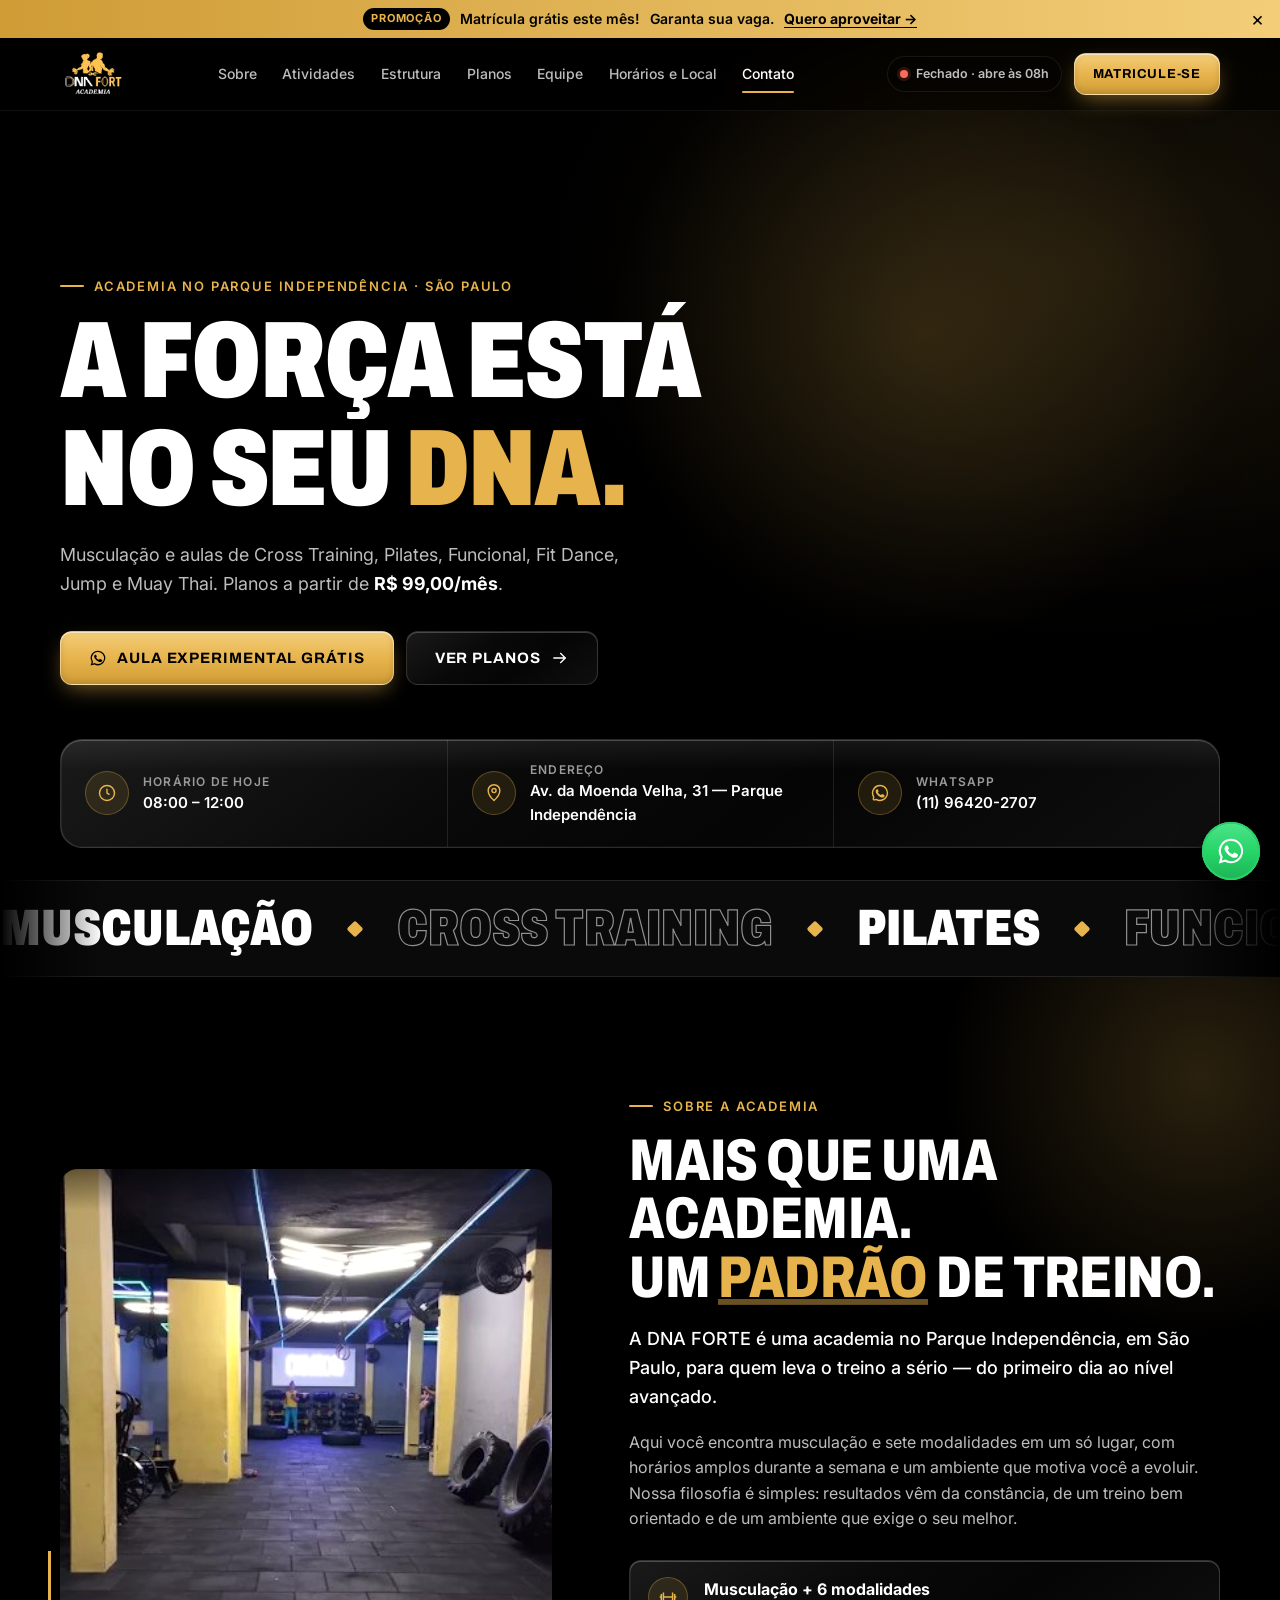
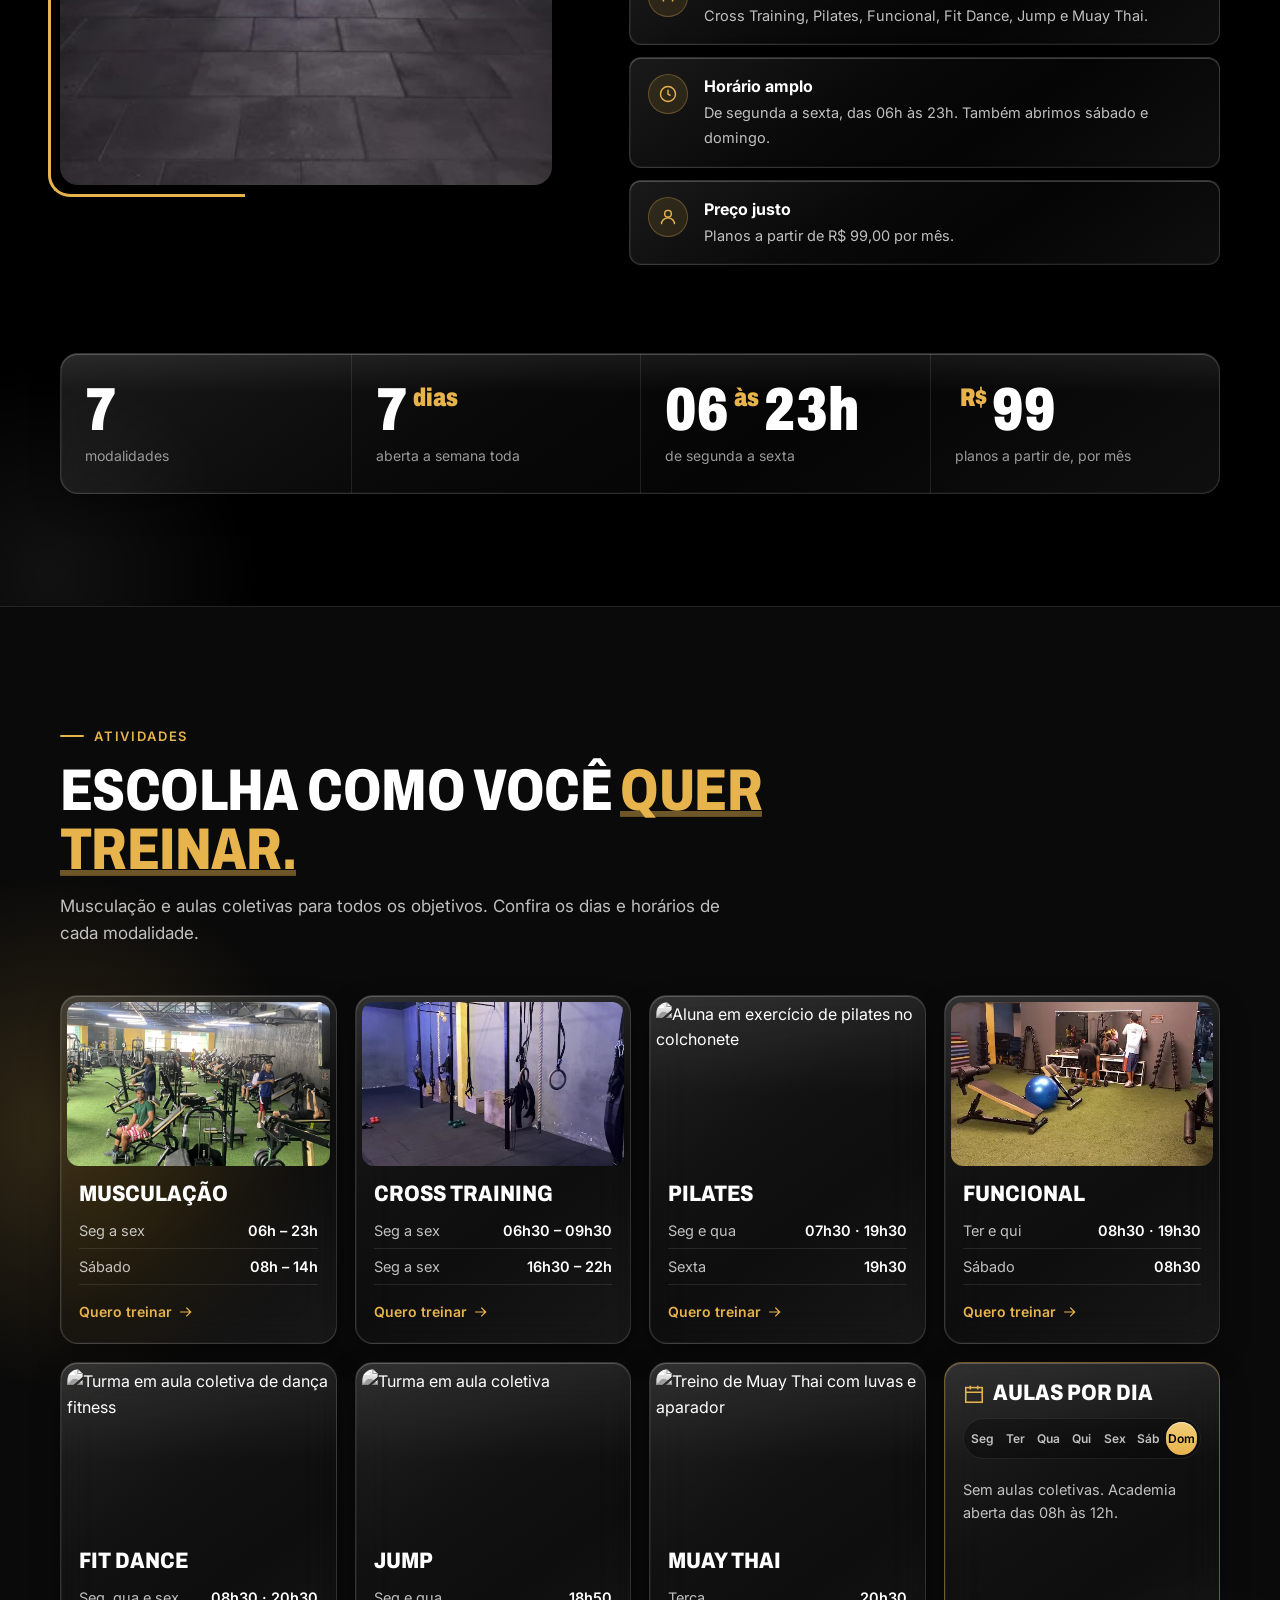
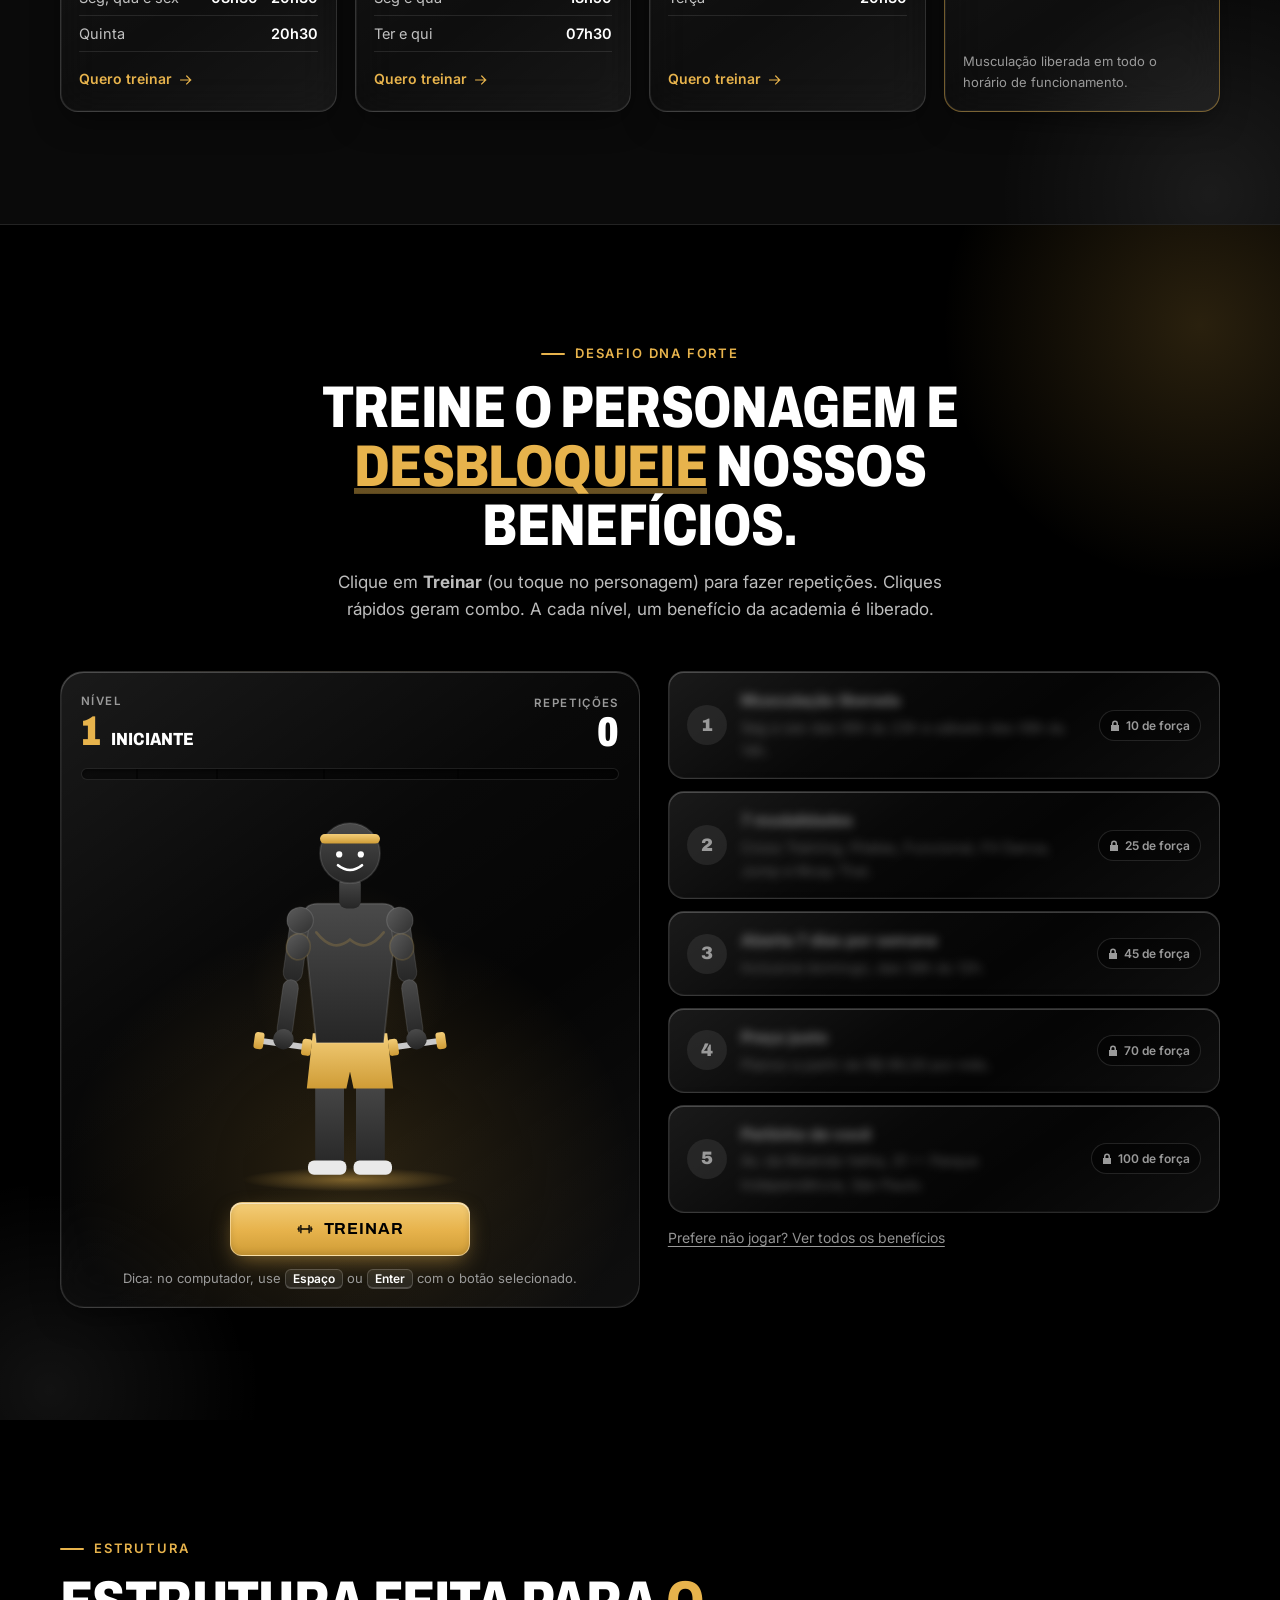
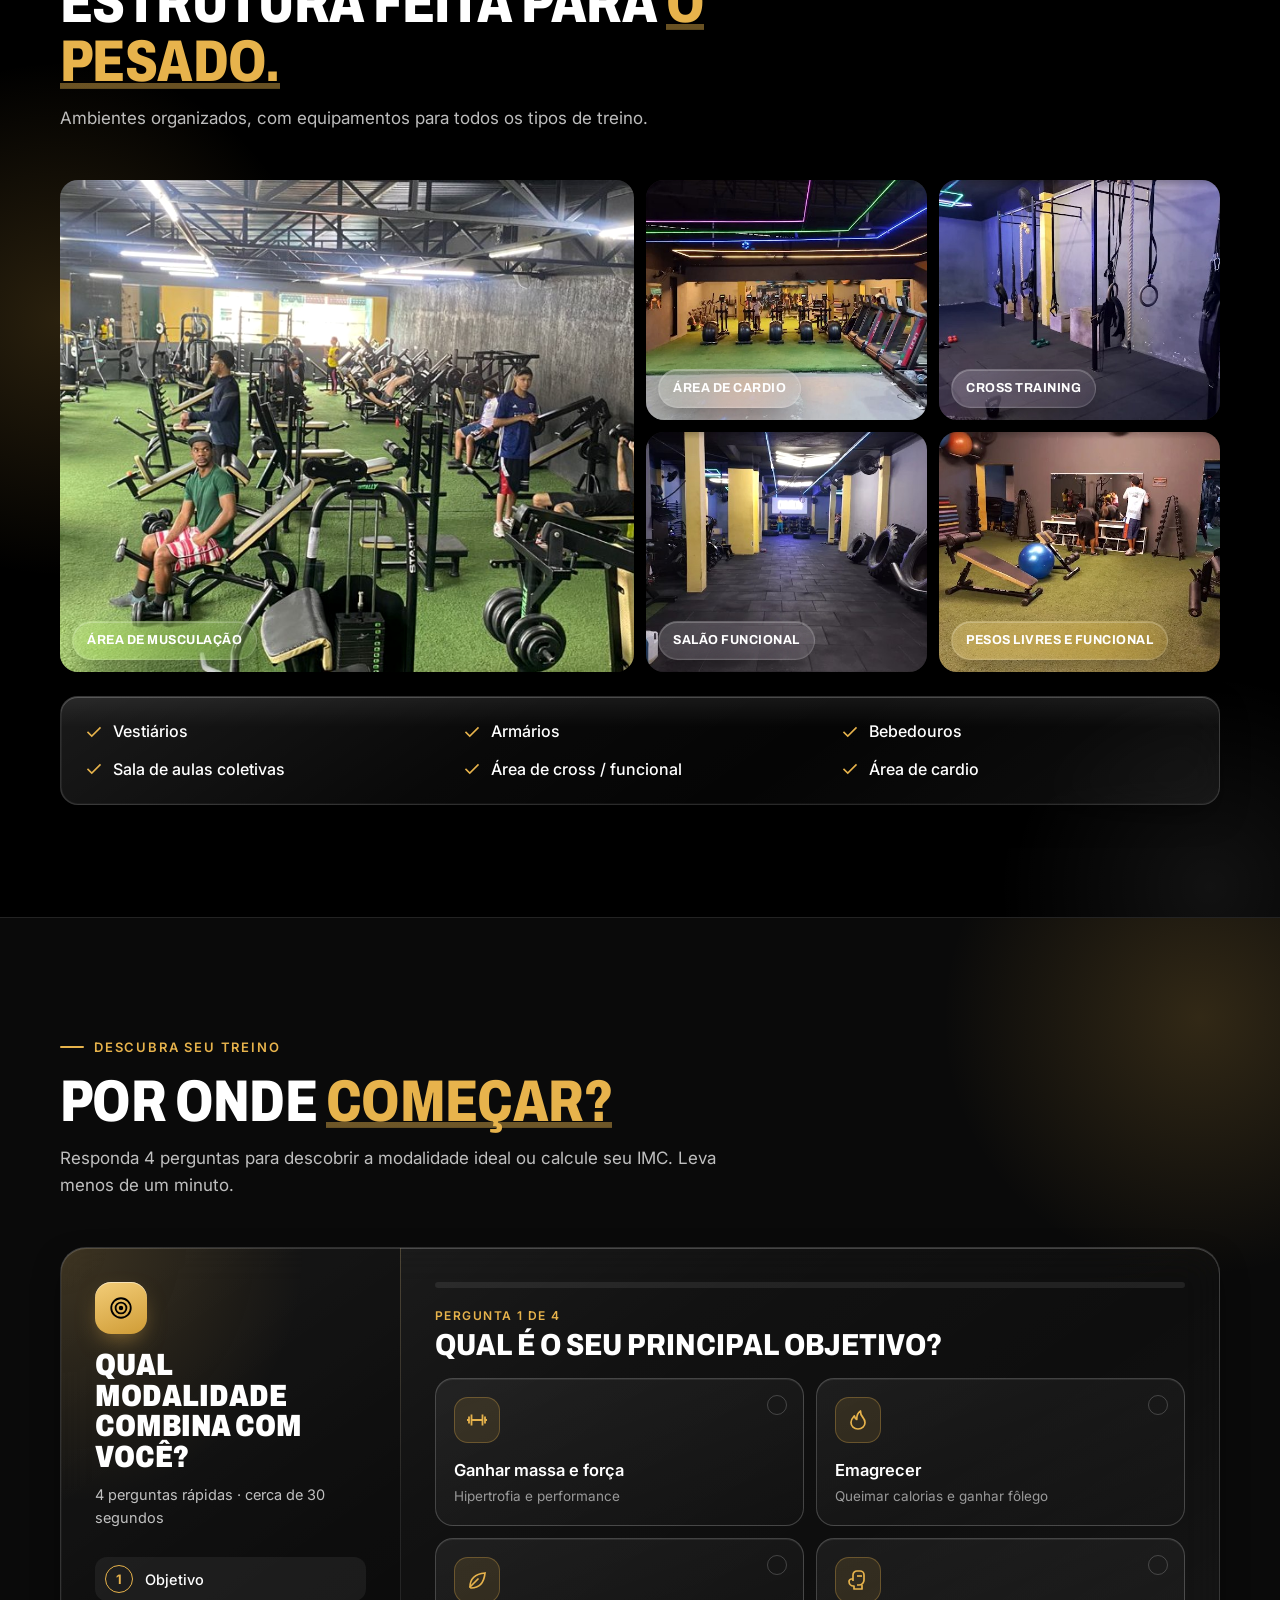
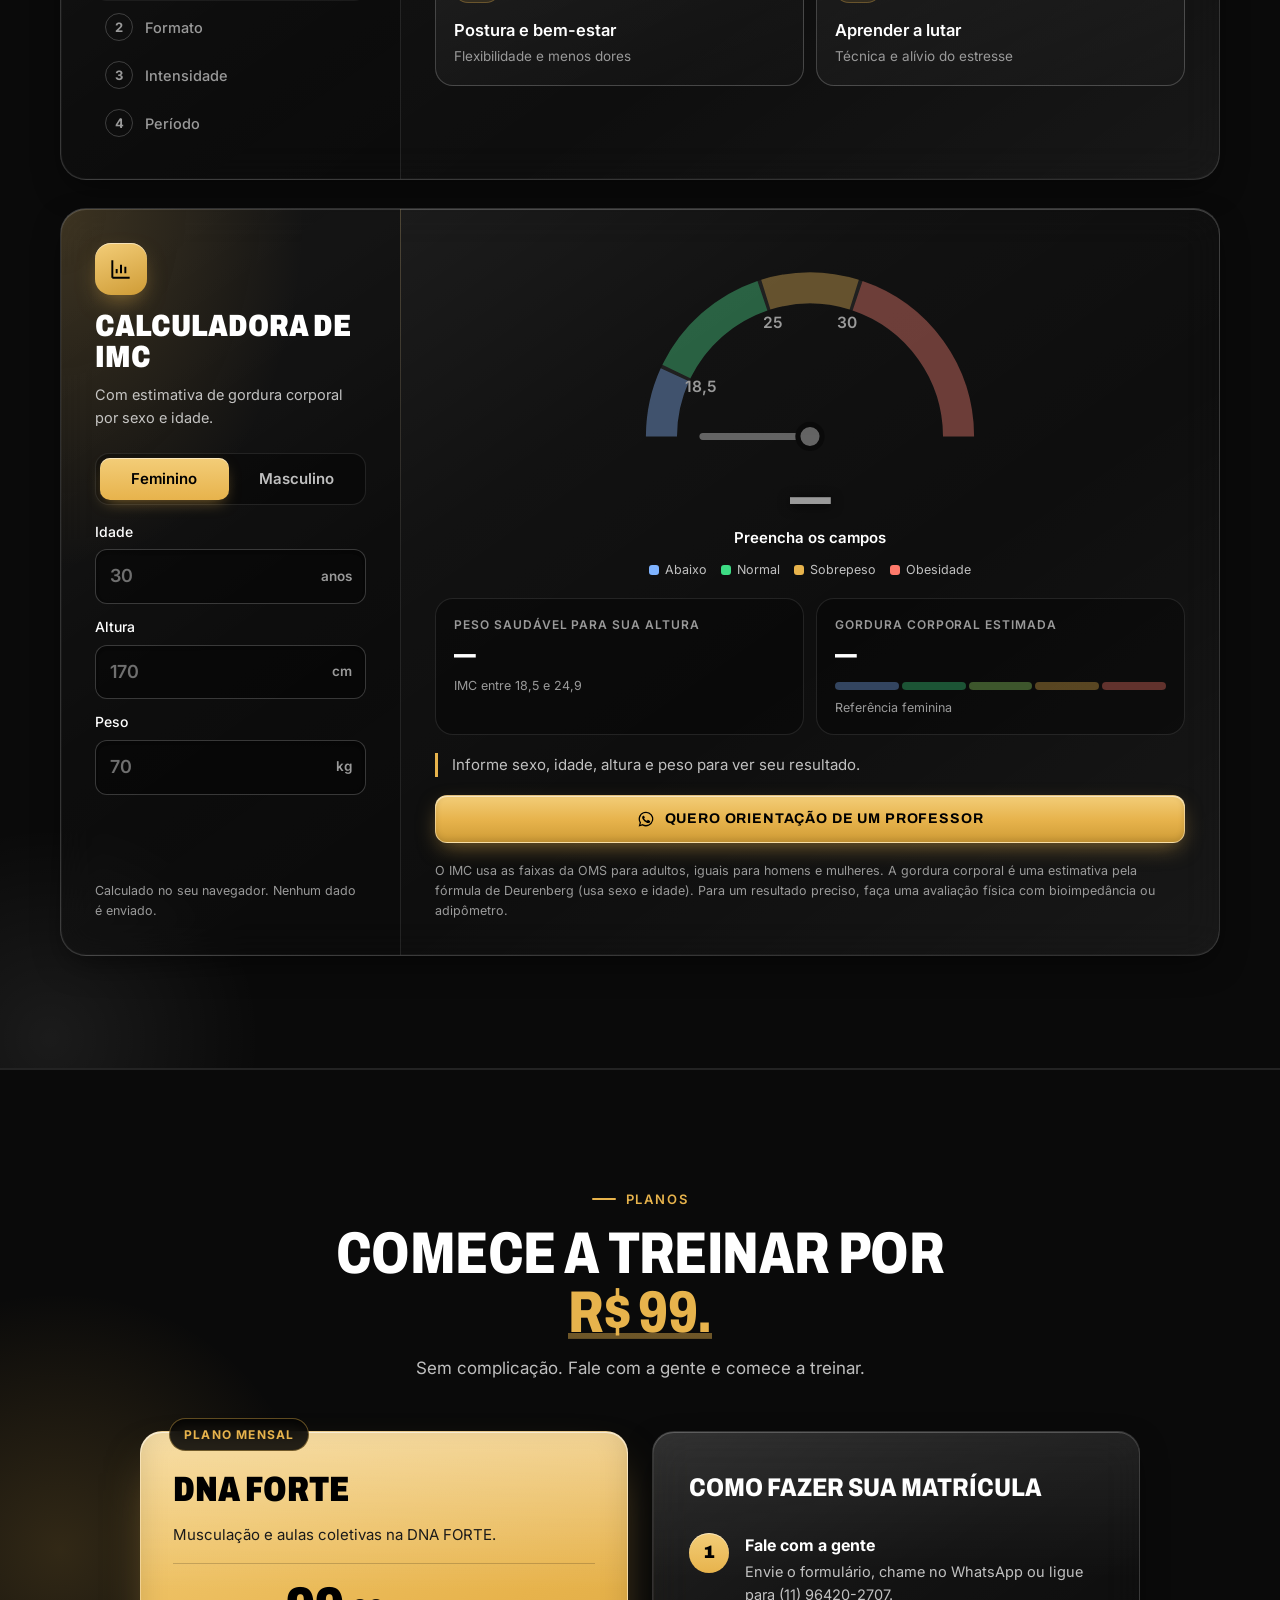
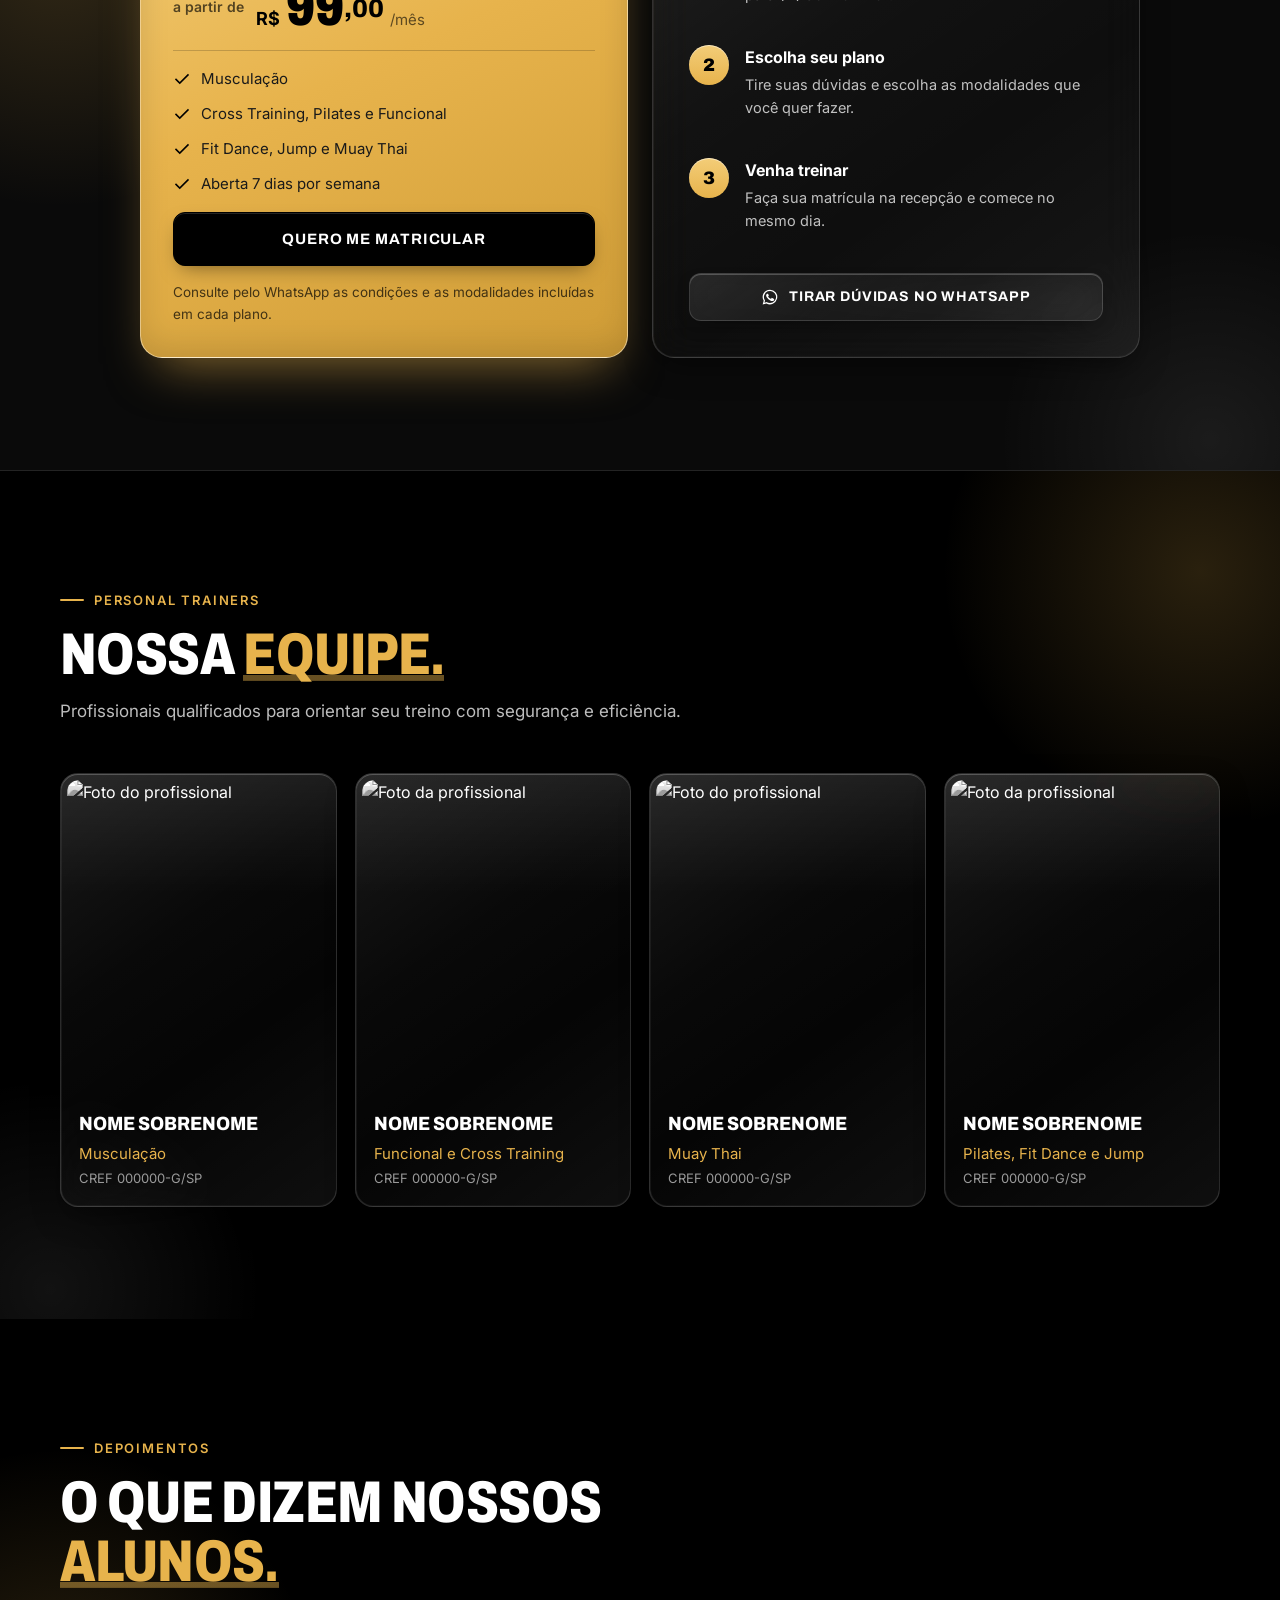
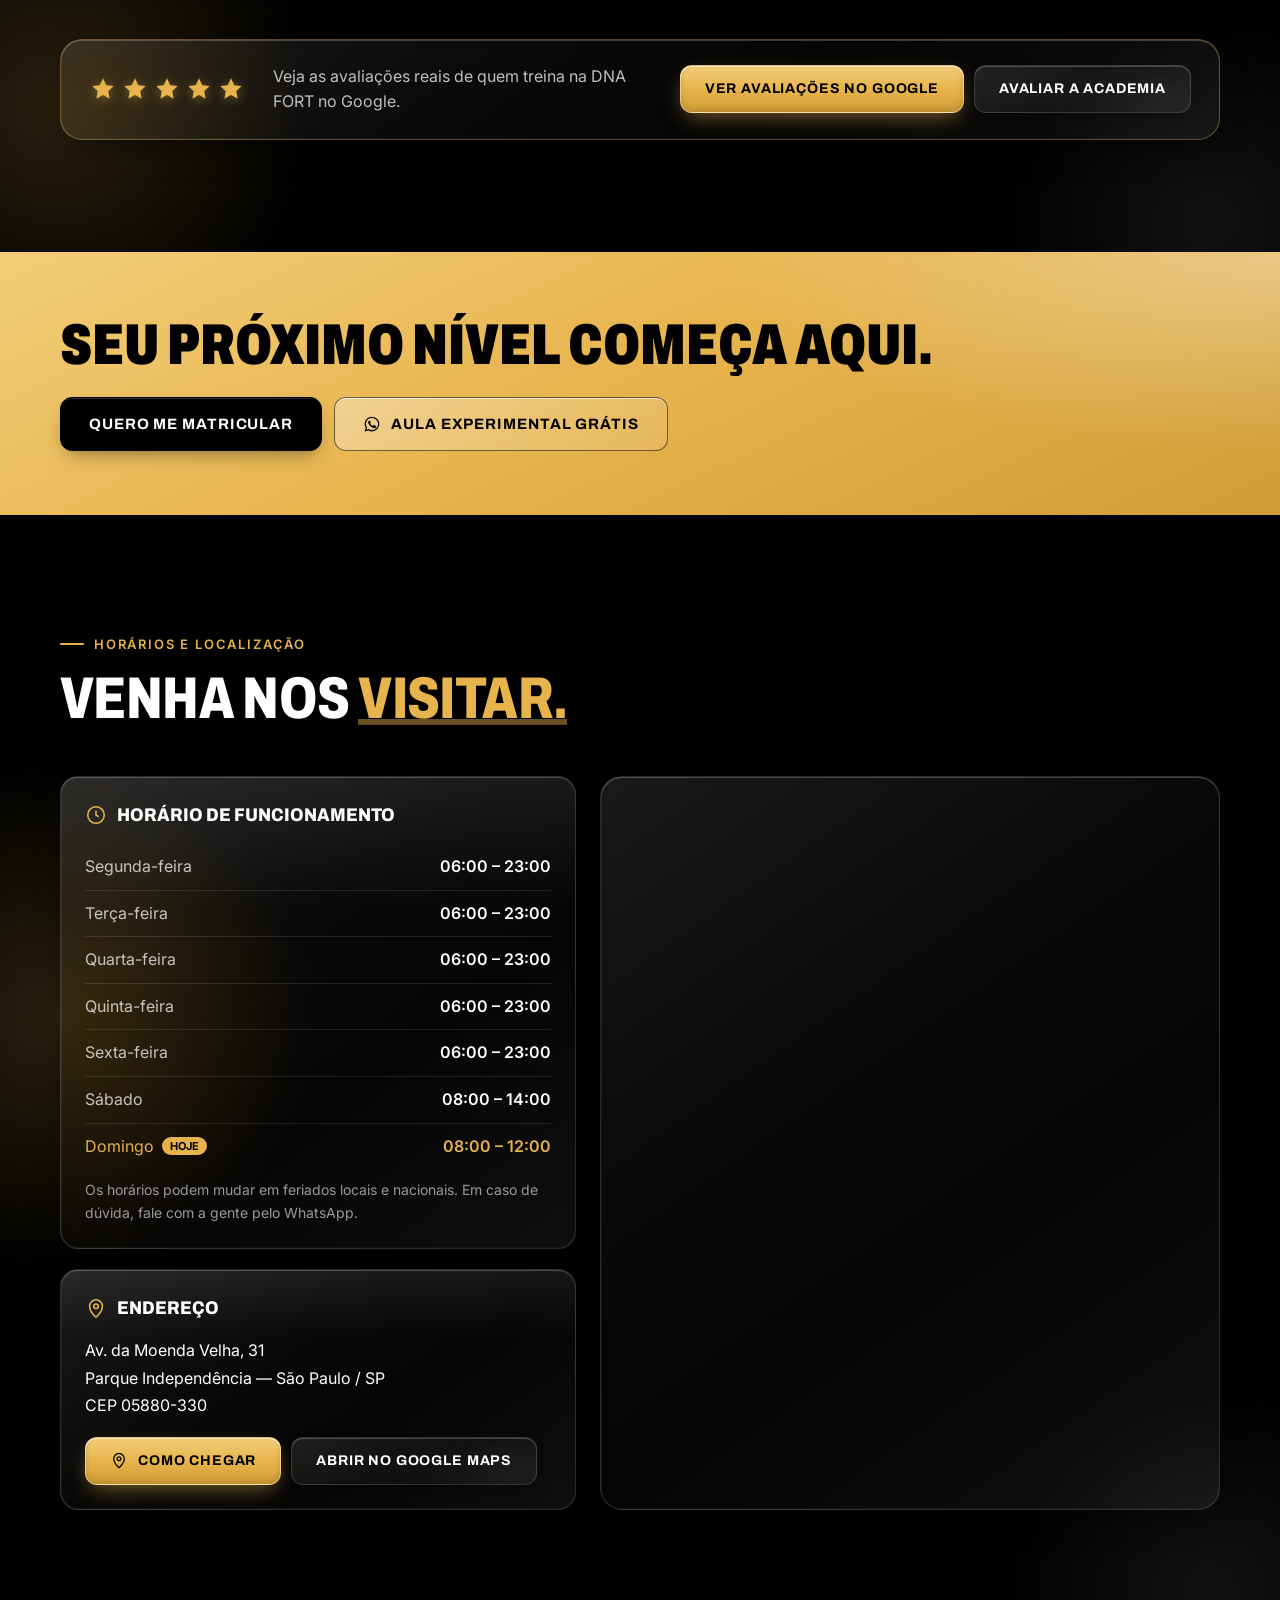
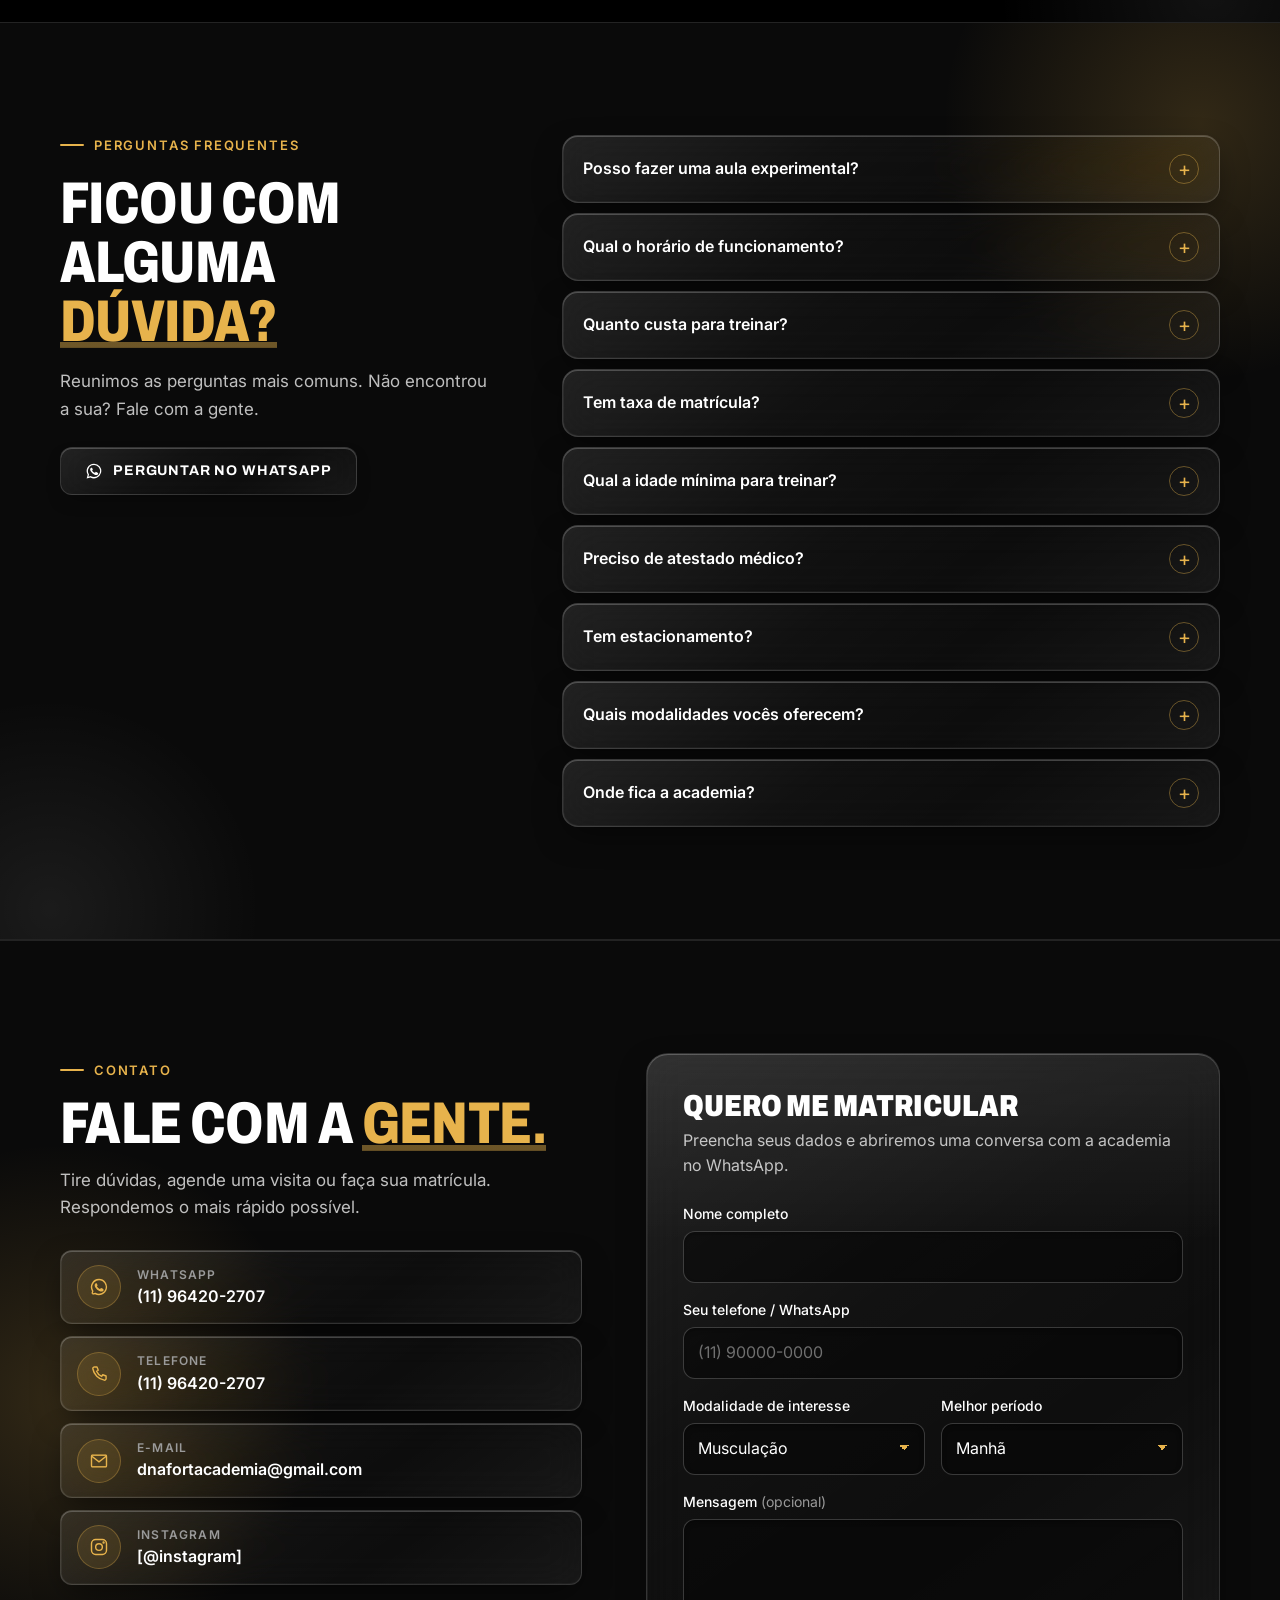
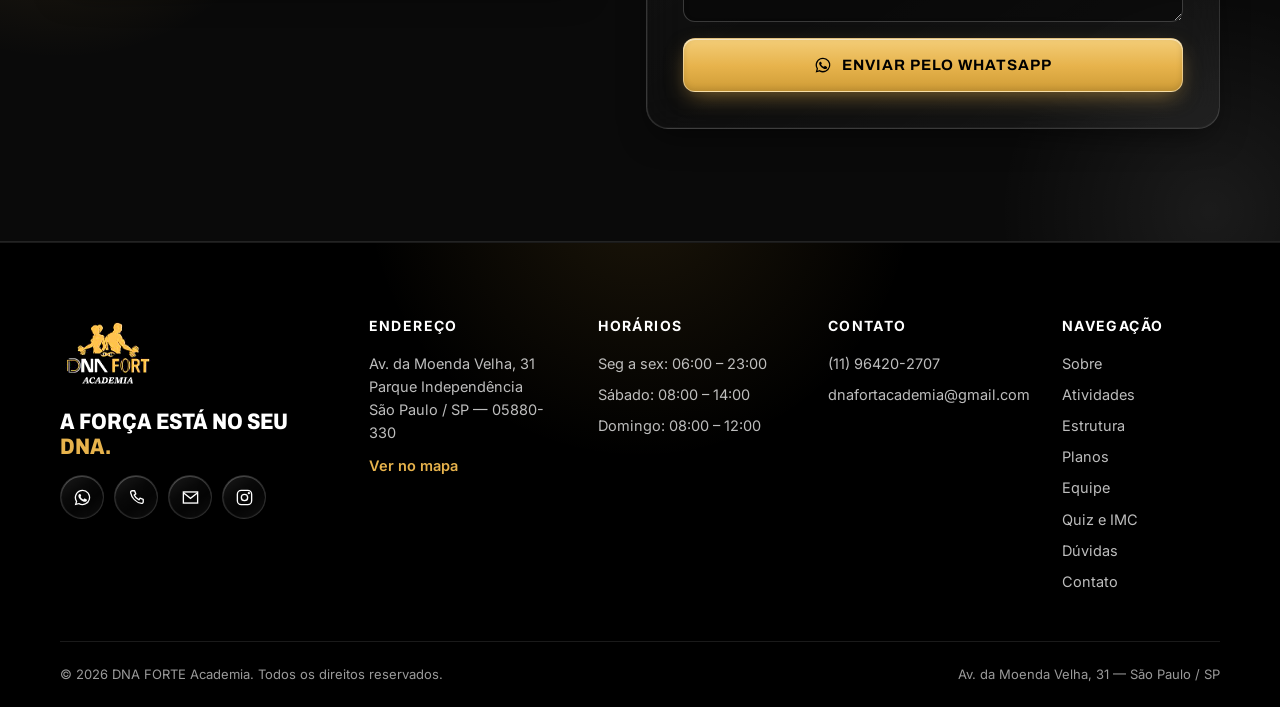
==== commit cd8c570c: "Mobile em páginas com abas, sub-abas e correção de botões - Celular: site dividido em 5 páginas (Iní" ====
--- a/index.html
+++ b/index.html
@@ -21,6 +21,7 @@
   <link rel="stylesheet" href="assets/css/style.css">
   <link rel="stylesheet" href="assets/css/game.css">
   <link rel="stylesheet" href="assets/css/extras.css">
+  <link rel="stylesheet" href="assets/css/mobile.css">
   <script>document.documentElement.classList.add('js');</script>
 
   <script type="application/ld+json">
@@ -77,6 +78,10 @@
     <symbol id="i-sun" viewBox="0 0 24 24"><g fill="none" stroke="currentColor" stroke-width="1.7" stroke-linecap="round"><circle cx="12" cy="12" r="4"/><path d="M12 2.5v2M12 19.5v2M2.5 12h2M19.5 12h2M5.3 5.3l1.4 1.4M17.3 17.3l1.4 1.4M5.3 18.7l1.4-1.4M17.3 6.7l1.4-1.4"/></g></symbol>
     <symbol id="i-sunset" viewBox="0 0 24 24"><g fill="none" stroke="currentColor" stroke-width="1.7" stroke-linecap="round"><path d="M7 17a5 5 0 0 1 10 0"/><path d="M2.5 20h19M12 4v4M4.6 9.6l1.4 1.4M19.4 9.6L18 11M2.5 17h2M19.5 17h2"/></g></symbol>
     <symbol id="i-moon" viewBox="0 0 24 24"><path d="M20 14.5A8.5 8.5 0 1 1 9.5 4a7 7 0 0 0 10.5 10.5Z" fill="none" stroke="currentColor" stroke-width="1.7" stroke-linejoin="round"/></symbol>
+    <symbol id="i-home" viewBox="0 0 24 24"><path d="M3.5 10.5 12 3.5l8.5 7V20a1 1 0 0 1-1 1H15v-6h-6v6H4.5a1 1 0 0 1-1-1z" fill="none" stroke="currentColor" stroke-width="1.7" stroke-linejoin="round"/></symbol>
+    <symbol id="i-tag" viewBox="0 0 24 24"><g fill="none" stroke="currentColor" stroke-width="1.7" stroke-linejoin="round"><path d="M3 12.6V4a1 1 0 0 1 1-1h8.6L21 11.4 12.4 20z"/><circle cx="7.6" cy="7.6" r="1.6"/></g></symbol>
+    <symbol id="i-building" viewBox="0 0 24 24"><g fill="none" stroke="currentColor" stroke-width="1.7" stroke-linejoin="round"><path d="M4 21V5l8-2v18M12 8h8v13M2.5 21h19"/><path d="M7 8h2M7 12h2M7 16h2M15 12h2M15 16h2"/></g></symbol>
+    <symbol id="i-chat" viewBox="0 0 24 24"><path d="M4 5h16v11H9l-5 4z" fill="none" stroke="currentColor" stroke-width="1.7" stroke-linejoin="round"/></symbol>
     <symbol id="i-target" viewBox="0 0 24 24"><g fill="none" stroke="currentColor" stroke-width="1.7"><circle cx="12" cy="12" r="9"/><circle cx="12" cy="12" r="5"/><circle cx="12" cy="12" r="1.2" fill="currentColor"/></g></symbol>
     <symbol id="i-calendar" viewBox="0 0 24 24"><g fill="none" stroke="currentColor" stroke-width="1.7"><rect x="3" y="5" width="18" height="16"/><path d="M3 10h18M8 3v4M16 3v4"/></g></symbol>
   </svg>
@@ -146,11 +151,17 @@
   </header>
 
   <main id="main">
+    <!-- Sub-abas do celular (preenchidas por main.js nas páginas com mais de um assunto) -->
+    <nav class="subnav" data-subnav aria-label="Seções desta página" hidden></nav>
 
     <!-- ============ HERO ============ -->
-    <section class="hero" id="inicio" aria-labelledby="hero-title">
+    <section class="hero" data-page="inicio" id="inicio" aria-labelledby="hero-title">
       <div class="hero__media" aria-hidden="true">
-        <img src="https://images.unsplash.com/photo-1605296867304-46d5465a13f1?auto=format&fit=crop&w=2000&q=80" alt="" fetchpriority="high">
+        <img src="https://images.unsplash.com/photo-1605296867304-46d5465a13f1?auto=format&fit=crop&w=2000&q=80"
+             srcset="https://images.unsplash.com/photo-1605296867304-46d5465a13f1?auto=format&fit=crop&w=800&q=70 800w,
+                     https://images.unsplash.com/photo-1605296867304-46d5465a13f1?auto=format&fit=crop&w=1400&q=75 1400w,
+                     https://images.unsplash.com/photo-1605296867304-46d5465a13f1?auto=format&fit=crop&w=2000&q=80 2000w"
+             sizes="100vw" alt="" fetchpriority="high">
       </div>
 
       <div class="container hero__content">
@@ -196,15 +207,30 @@
     </section>
 
     <!-- ============ FAIXA DE MODALIDADES (animada) ============ -->
-    <div class="marquee" aria-label="Modalidades: Musculação, Cross Training, Pilates, Funcional, Fit Dance, Jump e Muay Thai">
+    <div class="marquee" data-page="inicio" aria-label="Modalidades: Musculação, Cross Training, Pilates, Funcional, Fit Dance, Jump e Muay Thai">
       <div class="marquee__track" aria-hidden="true">
         <span>Musculação</span><i></i><span class="o">Cross Training</span><i></i><span>Pilates</span><i></i><span class="o">Funcional</span><i></i><span>Fit Dance</span><i></i><span class="o">Jump</span><i></i><span>Muay Thai</span><i></i>
         <span>Musculação</span><i></i><span class="o">Cross Training</span><i></i><span>Pilates</span><i></i><span class="o">Funcional</span><i></i><span>Fit Dance</span><i></i><span class="o">Jump</span><i></i><span>Muay Thai</span><i></i>
       </div>
     </div>
 
+    <!-- ============ ATALHOS (só no celular, página Início) ============ -->
+    <section class="shortcuts m-only" data-page="inicio" aria-labelledby="shortcuts-title">
+      <div class="container">
+        <h2 class="shortcuts__title" id="shortcuts-title">O que você procura?</h2>
+        <div class="shortcuts__grid">
+          <a class="shortcut" href="#atividades"><span class="shortcut__icon"><svg aria-hidden="true"><use href="#i-calendar"/></svg></span><strong>Aulas e horários</strong><small>7 modalidades</small></a>
+          <a class="shortcut" href="#planos"><span class="shortcut__icon"><svg aria-hidden="true"><use href="#i-tag"/></svg></span><strong>Planos</strong><small>A partir de R$ 99</small></a>
+          <a class="shortcut" href="#descubra"><span class="shortcut__icon"><svg aria-hidden="true"><use href="#i-target"/></svg></span><strong>Qual treino combina?</strong><small>Quiz e IMC</small></a>
+          <a class="shortcut" href="#estrutura"><span class="shortcut__icon"><svg aria-hidden="true"><use href="#i-building"/></svg></span><strong>Estrutura</strong><small>Fotos da academia</small></a>
+          <a class="shortcut" href="#desafio"><span class="shortcut__icon"><svg aria-hidden="true"><use href="#i-dumbbell"/></svg></span><strong>Desafio DNA</strong><small>Jogue e desbloqueie</small></a>
+          <a class="shortcut" href="#localizacao"><span class="shortcut__icon"><svg aria-hidden="true"><use href="#i-pin"/></svg></span><strong>Como chegar</strong><small>Horários e mapa</small></a>
+        </div>
+      </div>
+    </section>
+
     <!-- ============ SOBRE ============ -->
-    <section class="section" id="sobre" aria-labelledby="sobre-title">
+    <section class="section" data-page="academia" id="sobre" data-sub="Sobre" data-sub-order="1" aria-labelledby="sobre-title">
       <div class="container about">
         <figure class="about__media reveal">
           <img class="photo-real" src="assets/img/academia/espaco-funcional.jpg" alt="Salão de treino da DNA FORT com pilares amarelos, pneus e iluminação de LED" width="505" height="468" loading="lazy">
@@ -237,7 +263,7 @@
     </section>
 
     <!-- ============ ATIVIDADES ============ -->
-    <section class="section section--alt" id="atividades" aria-labelledby="atividades-title">
+    <section class="section section--alt" data-page="treinos" id="atividades" data-sub="Aulas" data-sub-order="1" aria-labelledby="atividades-title">
       <div class="container">
         <header class="section-head reveal">
           <p class="eyebrow">Atividades</p>
@@ -246,6 +272,7 @@
         </header>
 
         <div class="cards">
+          <div class="cards__track m-scroll">
           <article class="card reveal">
             <div class="card__media"><img class="photo-real" src="assets/img/academia/musculacao.jpg" alt="Alunos treinando na área de musculação da DNA FORT" width="743" height="556" loading="lazy"></div>
             <div class="card__body">
@@ -322,6 +349,7 @@
               <a class="card__link" href="#contato" data-join="Muay Thai">Quero treinar <svg aria-hidden="true"><use href="#i-arrow"/></svg></a>
             </div>
           </article>
+          </div>
 
           <!-- Grade de aulas por dia (preenchida por main.js — edite SCHEDULE lá) -->
           <div class="schedule reveal" id="grade">
@@ -343,7 +371,7 @@
     </section>
 
     <!-- ============ DESAFIO (minijogo interativo) ============ -->
-    <section class="section game" id="desafio" aria-labelledby="desafio-title">
+    <section class="section game" data-page="treinos" id="desafio" data-sub="Desafio" data-sub-order="4" aria-labelledby="desafio-title">
       <div class="container">
         <header class="section-head section-head--center reveal">
           <p class="eyebrow">Desafio DNA FORTE</p>
@@ -488,7 +516,7 @@
     </section>
 
     <!-- ============ ESTRUTURA ============ -->
-    <section class="section" id="estrutura" aria-labelledby="estrutura-title">
+    <section class="section" data-page="academia" id="estrutura" data-sub="Estrutura" data-sub-order="2" aria-labelledby="estrutura-title">
       <div class="container">
         <header class="section-head reveal">
           <p class="eyebrow">Estrutura</p>
@@ -533,7 +561,7 @@
     </section>
 
     <!-- ============ DESCUBRA: QUIZ + IMC ============ -->
-    <section class="section section--alt" id="descubra" aria-labelledby="descubra-title">
+    <section class="section section--alt" data-page="treinos" id="descubra" aria-labelledby="descubra-title">
       <div class="container">
         <header class="section-head reveal">
           <p class="eyebrow">Descubra seu treino</p>
@@ -543,7 +571,7 @@
 
         <div class="tools">
           <!-- ===== QUIZ ===== -->
-          <div class="tool quiz reveal" data-quiz>
+          <div class="tool quiz reveal" id="quiz" data-sub="Quiz" data-sub-order="2" data-quiz>
             <aside class="tool__side">
               <span class="tool__icon"><svg aria-hidden="true"><use href="#i-target"/></svg></span>
               <h3 class="tool__title">Qual modalidade combina com você?</h3>
@@ -564,7 +592,7 @@
           </div>
 
           <!-- ===== CALCULADORA DE IMC ===== -->
-          <div class="tool bmi reveal">
+          <div class="tool bmi reveal" id="imc" data-sub="IMC" data-sub-order="3">
             <aside class="tool__side">
               <span class="tool__icon"><svg aria-hidden="true"><use href="#i-chart"/></svg></span>
               <h3 class="tool__title">Calculadora de IMC</h3>
@@ -638,7 +666,7 @@
     </section>
 
     <!-- ============ PLANOS ============ -->
-    <section class="section section--alt" id="planos" aria-labelledby="planos-title">
+    <section class="section section--alt" data-page="planos" id="planos" aria-labelledby="planos-title">
       <div class="container">
         <header class="section-head section-head--center reveal">
           <p class="eyebrow">Planos</p>
@@ -677,7 +705,7 @@
 
     <!-- ============ EQUIPE ============ -->
     <!-- NOMES PROVISÓRIOS — substitua pelos profissionais da academia -->
-    <section class="section" id="equipe" aria-labelledby="equipe-title">
+    <section class="section" data-page="academia" id="equipe" data-sub="Equipe" data-sub-order="3" aria-labelledby="equipe-title">
       <div class="container">
         <header class="section-head reveal">
           <p class="eyebrow">Personal trainers</p>
@@ -724,7 +752,7 @@
 
     <!-- ============ DEPOIMENTOS ============ -->
     <!-- Os depoimentos vêm da lista REVIEWS em assets/js/extras.js. Use apenas avaliações reais (ex.: copiadas do Google, com autorização). -->
-    <section class="section reviews" id="avaliacoes" aria-labelledby="reviews-title">
+    <section class="section reviews" data-page="planos" id="avaliacoes" aria-labelledby="reviews-title">
       <div class="container">
         <header class="section-head reveal">
           <p class="eyebrow">Depoimentos</p>
@@ -756,7 +784,7 @@
     </section>
 
     <!-- ============ CHAMADA ============ -->
-    <section class="banner" aria-labelledby="banner-title">
+    <section class="banner" data-page="planos" aria-labelledby="banner-title">
       <div class="container banner__inner">
         <h2 class="banner__title" id="banner-title">Seu próximo nível começa aqui.</h2>
         <div class="banner__ctas">
@@ -768,7 +796,7 @@
     </section>
 
     <!-- ============ HORÁRIOS E LOCALIZAÇÃO ============ -->
-    <section class="section" id="localizacao" aria-labelledby="local-title">
+    <section class="section" data-page="contato" id="localizacao" data-sub="Horários e mapa" data-sub-order="1" aria-labelledby="local-title">
       <div class="container">
         <header class="section-head reveal">
           <p class="eyebrow">Horários e localização</p>
@@ -817,7 +845,7 @@
 
     <!-- ============ PERGUNTAS FREQUENTES ============ -->
     <!-- Respostas entre [colchetes] precisam ser confirmadas pela academia -->
-    <section class="section section--alt" id="duvidas" aria-labelledby="faq-title">
+    <section class="section section--alt" data-page="contato" id="duvidas" data-sub="Dúvidas" data-sub-order="2" aria-labelledby="faq-title">
       <div class="container faq">
         <div class="faq__intro reveal">
           <p class="eyebrow">Perguntas frequentes</p>
@@ -868,7 +896,7 @@
     </section>
 
     <!-- ============ CONTATO ============ -->
-    <section class="section section--alt" id="contato" aria-labelledby="contato-title">
+    <section class="section section--alt" data-page="contato" id="contato" data-sub="Fale conosco" data-sub-order="3" aria-labelledby="contato-title">
       <div class="container contact">
         <div class="contact__info">
           <div class="reveal">
@@ -945,7 +973,7 @@
   </main>
 
   <!-- ============ FOOTER ============ -->
-  <footer class="footer">
+  <footer class="footer" data-page="contato">
     <div class="container">
       <div class="footer__grid">
         <div class="footer__brand">
@@ -1003,6 +1031,25 @@
     </div>
   </footer>
 
+  <!-- Abas do celular: cada aba é uma "página" (só no celular) -->
+  <nav class="mbar" aria-label="Páginas" data-mbar>
+    <a class="mbar__btn" href="#inicio" data-tab="inicio">
+      <svg aria-hidden="true"><use href="#i-home"/></svg><span>Início</span>
+    </a>
+    <a class="mbar__btn" href="#atividades" data-tab="treinos">
+      <svg aria-hidden="true"><use href="#i-dumbbell"/></svg><span>Treinos</span>
+    </a>
+    <a class="mbar__btn" href="#planos" data-tab="planos">
+      <svg aria-hidden="true"><use href="#i-tag"/></svg><span>Planos</span>
+    </a>
+    <a class="mbar__btn" href="#sobre" data-tab="academia">
+      <svg aria-hidden="true"><use href="#i-building"/></svg><span>Academia</span>
+    </a>
+    <a class="mbar__btn" href="#localizacao" data-tab="contato">
+      <svg aria-hidden="true"><use href="#i-chat"/></svg><span>Contato</span>
+    </a>
+  </nav>
+
   <a class="wa-float" href="https://wa.me/5511964202707" target="_blank" rel="noopener" aria-label="Falar no WhatsApp">
     <svg aria-hidden="true"><use href="#i-whatsapp"/></svg>
   </a>
--- a/assets/css/mobile.css
+++ b/assets/css/mobile.css
@@ -0,0 +1,204 @@
+/* =========================================================
+   DNA FORTE — Experiência mobile ("páginas" com abas)
+   Princípios aplicados:
+   - Lei de Jakob: abas fixas embaixo, como nos apps
+   - Lei de Miller / Hick: 5 abas, cada página com poucos assuntos
+   - Lei de Fitts / zona do polegar: navegação e ações ao alcance do polegar
+   - Lei da proximidade: conteúdos relacionados na mesma página
+   - Limite de Doherty: troca de página instantânea, sem recarregar
+   No desktop nada disso se aplica (o site continua uma página só).
+   ========================================================= */
+
+/* No desktop o trilho de cards não altera o grid, e os atalhos ficam ocultos */
+.cards__track { display: contents; }
+.mbar, .m-only { display: none; }
+
+@media (max-width: 720px) {
+  :root { --section-y: 52px; }
+  body { padding-bottom: calc(80px + env(safe-area-inset-bottom)); }
+
+  /* ---------- Modo páginas ---------- */
+  html.m-pages [data-page]:not(.is-page-active) { display: none !important; }
+  html.m-pages .m-only.is-page-active { display: block; }
+  html.m-pages .is-page-active { animation: pageIn .35s var(--ease) both; }
+  @keyframes pageIn { from { opacity: 0; transform: translateY(10px); } to { opacity: 1; transform: none; } }
+  /* páginas que não começam pelo hero precisam de espaço para o header fixo */
+  html.m-pages:not([data-page="inicio"]) main { padding-top: var(--header-h); }
+  /* ordem dentro da página Treinos: Atividades → Quiz/IMC → Desafio */
+  html.m-pages main { display: flex; flex-direction: column; }
+  html.m-pages #desafio { order: 1; }
+
+  /* ---------- Sub-abas (um assunto por vez) ---------- */
+  html.m-pages [data-sub]:not(.is-sub-active),
+  html.m-pages .is-sub-hidden { display: none !important; }
+  .subnav {
+    position: sticky; z-index: 50;
+    top: calc(var(--header-h) - var(--promo-collapse, 0px));
+    display: flex; gap: 6px; overflow-x: auto; scrollbar-width: none;
+    padding: 10px var(--gutter);
+    background: rgba(6, 6, 6, .88);
+    -webkit-backdrop-filter: blur(16px) saturate(160%); backdrop-filter: blur(16px) saturate(160%);
+    border-bottom: 1px solid var(--line);
+  }
+  .subnav::-webkit-scrollbar { display: none; }
+  .subnav button {
+    flex: none; padding: 9px 16px; border-radius: 999px;
+    font-size: 14px; font-weight: 600; color: var(--text-2);
+    background: rgba(255,255,255,.05); border: 1px solid var(--line);
+    -webkit-tap-highlight-color: transparent;
+    transition: background-color .2s, color .2s, border-color .2s;
+  }
+  .subnav button[aria-pressed="true"] {
+    color: var(--accent-ink); border-color: transparent;
+    background: linear-gradient(180deg, var(--accent-light), var(--accent));
+    box-shadow: inset 0 1px 0 rgba(255,255,255,.5);
+  }
+  .subnav button:active { transform: scale(.96); }
+  /* com sub-abas, a seção começa mais perto do topo */
+  html.m-pages .subnav:not([hidden]) ~ .section { padding-top: 28px; }
+  /* a faixa de promoção some ao rolar: as sub-abas sobem junto */
+  html.has-promo.scrolled { --promo-collapse: 38px; }
+
+  /* Rodapé no celular: só a linha final (as informações já estão na página Contato) */
+  html.m-pages .footer { padding-top: 0; }
+  html.m-pages .footer__grid { display: none; }
+  html.m-pages .footer__bottom { margin-top: 0; }
+
+  /* ---------- Abas fixas embaixo ---------- */
+  .mbar {
+    position: fixed; left: 8px; right: 8px; bottom: calc(8px + env(safe-area-inset-bottom)); z-index: 95;
+    display: grid; grid-template-columns: repeat(5, 1fr); gap: 2px; padding: 6px;
+    border-radius: 22px;
+    background: rgba(12, 12, 12, .86);
+    -webkit-backdrop-filter: blur(20px) saturate(170%); backdrop-filter: blur(20px) saturate(170%);
+    border: 1px solid rgba(255,255,255,.12);
+    box-shadow: inset 0 1px 0 rgba(255,255,255,.15), 0 12px 30px rgba(0,0,0,.6);
+    transition: transform .3s var(--ease);
+  }
+  html.typing .mbar, html.menu-open .mbar { transform: translateY(150%); }
+  .mbar__btn {
+    position: relative;
+    display: flex; flex-direction: column; align-items: center; justify-content: center; gap: 3px;
+    min-height: 54px; border-radius: 16px;
+    font-size: 11px; font-weight: 600; color: var(--text-3);
+    -webkit-tap-highlight-color: transparent;
+    transition: color .2s, background-color .2s, transform .15s;
+  }
+  .mbar__btn svg { width: 23px; height: 23px; transition: transform .25s var(--ease); }
+  .mbar__btn:active { transform: scale(.94); }
+  .mbar__btn[aria-current="page"] {
+    color: var(--accent-ink);
+    background: linear-gradient(180deg, var(--accent-light), var(--accent));
+    box-shadow: inset 0 1px 0 rgba(255,255,255,.5), 0 6px 16px -6px rgba(231,179,76,.6);
+  }
+  .mbar__btn[aria-current="page"] svg { transform: translateY(-1px) scale(1.05); }
+
+  /* WhatsApp flutuante acima das abas */
+  .wa-float { width: 50px; height: 50px; right: 14px; bottom: calc(84px + env(safe-area-inset-bottom)); }
+  .wa-float svg { width: 26px; height: 26px; }
+  html.typing .wa-float, html.menu-open .wa-float { display: none; }
+
+  /* ---------- Header: mais espaço para o conteúdo ---------- */
+  .header.is-scrolled .promo { display: none; }
+
+  /* ---------- Início: hero + atalhos ---------- */
+  .hero { padding-bottom: 18px; }
+  .hero__content { padding-bottom: 22px; }
+  .hero__lead { margin-top: 14px; font-size: 15.5px; }
+  .hero__ctas { margin-top: 22px; gap: 10px; }
+
+  .quick { grid-template-columns: repeat(3, 1fr); border-radius: 18px; }
+  .quick__item { position: relative; flex-direction: column; align-items: flex-start; gap: 8px; padding: 12px 10px; }
+  .quick__item + .quick__item { border-top: 0; border-left: 1px solid var(--line); }
+  .quick__icon { width: 34px; height: 34px; padding: 8px; }
+  .quick__label { font-size: 10.5px; letter-spacing: .06em; }
+  .quick__value {
+    font-size: 13px; line-height: 1.3;
+    display: -webkit-box; -webkit-line-clamp: 2; -webkit-box-orient: vertical; overflow: hidden;
+  }
+  a.quick__value::after { content: ""; position: absolute; inset: 0; }
+
+  .shortcuts { padding: 28px 0 12px; }
+  .shortcuts__title {
+    font-family: var(--f-display); font-weight: 900; font-stretch: 80%; text-transform: uppercase;
+    font-size: 1.6rem; line-height: 1; margin-bottom: 14px;
+  }
+  .shortcuts__grid { display: grid; grid-template-columns: 1fr 1fr; gap: 10px; }
+  .shortcut {
+    position: relative; display: grid; gap: 2px; align-content: start;
+    min-height: 116px; padding: 14px;
+    border-radius: 18px;
+    background: var(--glass-bg);
+    -webkit-backdrop-filter: var(--glass-blur); backdrop-filter: var(--glass-blur);
+    border: 1px solid var(--glass-border);
+    box-shadow: var(--glass-shadow);
+    -webkit-tap-highlight-color: transparent;
+    transition: transform .15s, border-color .2s;
+  }
+  .shortcut:active { transform: scale(.97); border-color: rgba(231,179,76,.6); }
+  .shortcut__icon {
+    width: 40px; height: 40px; display: grid; place-items: center; border-radius: 12px; margin-bottom: 8px;
+    color: var(--accent); background: rgba(231,179,76,.12); border: 1px solid rgba(231,179,76,.3);
+  }
+  .shortcut__icon svg { width: 22px; height: 22px; }
+  .shortcut strong { font-size: 15px; line-height: 1.2; }
+  .shortcut small { font-size: 12.5px; color: var(--text-3); }
+  .shortcut::after { content: "→"; position: absolute; top: 14px; right: 14px; color: var(--accent); }
+
+  /* ---------- Títulos e textos mais compactos ---------- */
+  .section-head { margin-bottom: 22px; }
+  .section-head__text { font-size: 15.5px; margin-top: 10px; }
+  .marquee { padding: 12px 0; }
+  .marquee span { font-size: 1.6rem; }
+  .marquee__track { gap: 22px; }
+
+  /* ---------- Carrosséis horizontais com "peek" ---------- */
+  .cards__track, .gallery, .team {
+    display: grid; grid-auto-flow: column;
+    grid-template-columns: none; grid-template-rows: none;
+    gap: 12px;
+    overflow-x: auto; overscroll-behavior-x: contain;
+    scroll-snap-type: x mandatory; scrollbar-width: none;
+    margin-inline: calc(var(--gutter) * -1);
+    padding: 4px var(--gutter) 12px;
+    scroll-padding-inline: var(--gutter);
+  }
+  .cards__track::-webkit-scrollbar, .gallery::-webkit-scrollbar, .team::-webkit-scrollbar { display: none; }
+  .cards__track > *, .gallery > *, .team > * { scroll-snap-align: start; }
+  .js .cards__track .reveal, .js .gallery .reveal, .js .team .reveal { opacity: 1; transform: none; }
+
+  .cards { display: flex; flex-direction: column; gap: 16px; }
+  .schedule { order: -1; }
+  .cards__track { grid-auto-columns: 78%; }
+  .card__media img { aspect-ratio: 16 / 10; }
+  .cards::after {
+    content: "Arraste para o lado para ver todas as modalidades →";
+    font-size: 12.5px; color: var(--text-3); text-align: center; margin-top: -6px;
+  }
+
+  .gallery { grid-auto-columns: 84%; grid-auto-rows: 250px; }
+  .gallery__item--big { grid-column: auto; grid-row: auto; }
+  .team { grid-auto-columns: 62%; }
+
+  /* Faixa amarela: botões empilhados, largura total (o texto nunca é cortado) */
+  .banner__ctas { flex-direction: column; width: 100%; }
+  .banner__ctas .btn { width: 100%; flex: none; }
+  /* Segurança: em botões estreitos, o texto quebra em vez de ser cortado */
+  .btn { white-space: normal; text-align: center; line-height: 1.2; padding-block: 10px; }
+
+  .stage__char { max-width: 280px; }
+  .about__media img { aspect-ratio: 16 / 10; }
+  .about__media::after { display: none; }
+  .footer__bottom { padding-bottom: 16px; }
+}
+
+@media (max-width: 380px) {
+  .mbar__btn { font-size: 10px; }
+  .quick__value { font-size: 12px; }
+  .shortcut { min-height: 108px; padding: 12px; }
+}
+
+@media (prefers-reduced-motion: reduce) {
+  .mbar { transition: none; }
+  html.m-pages .is-page-active { animation: none; }
+}
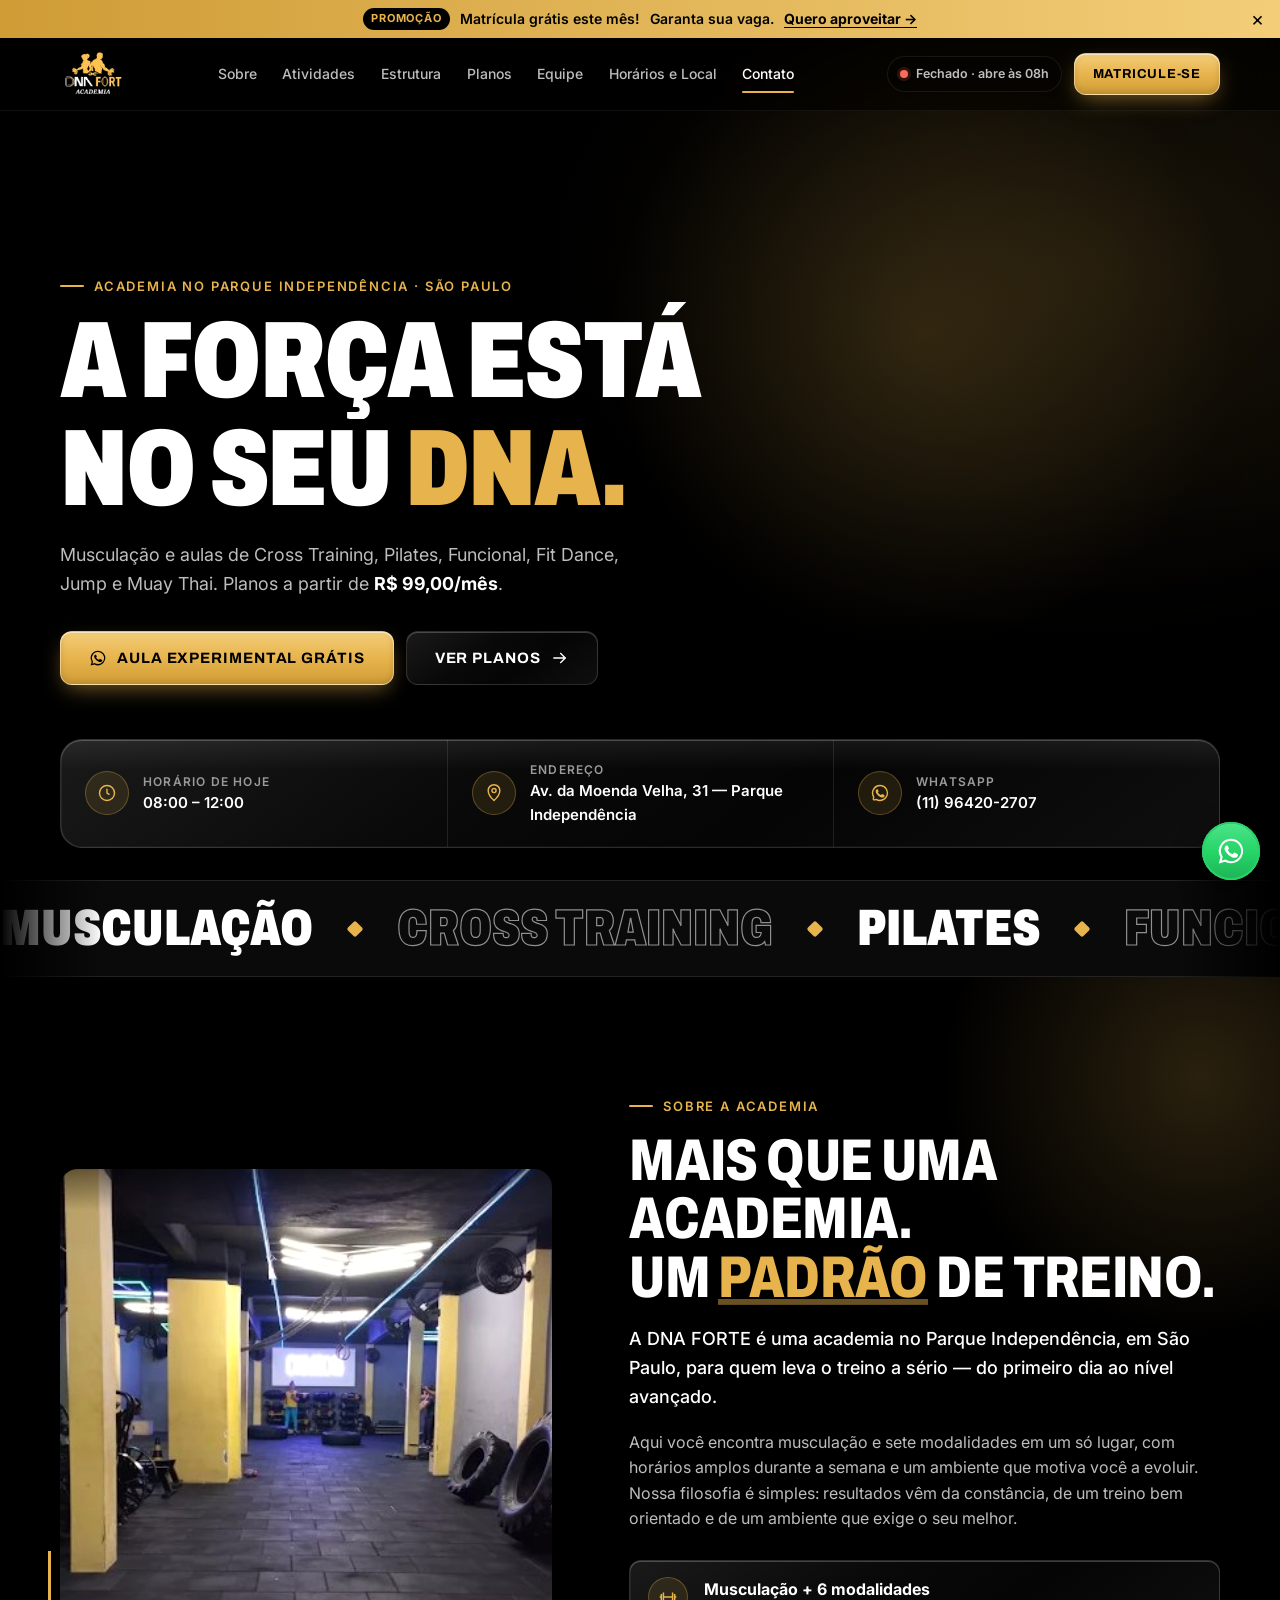
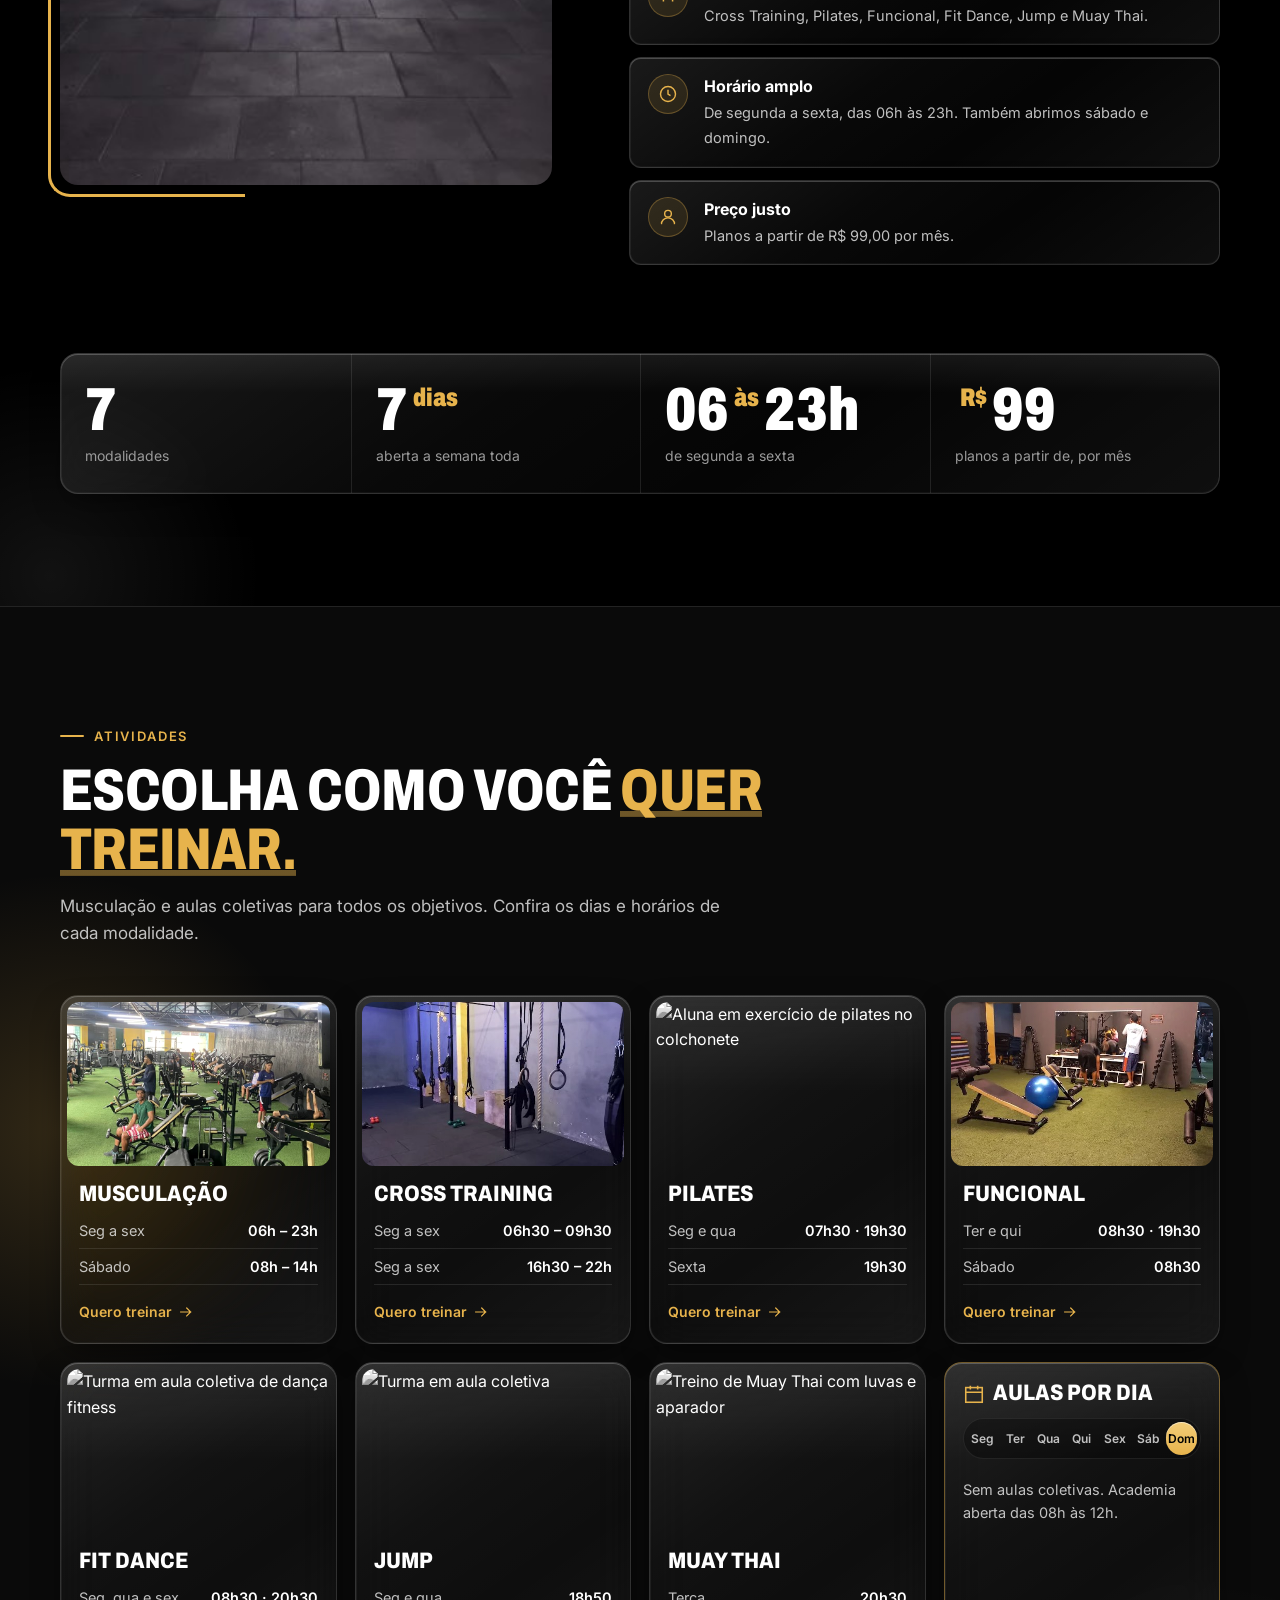
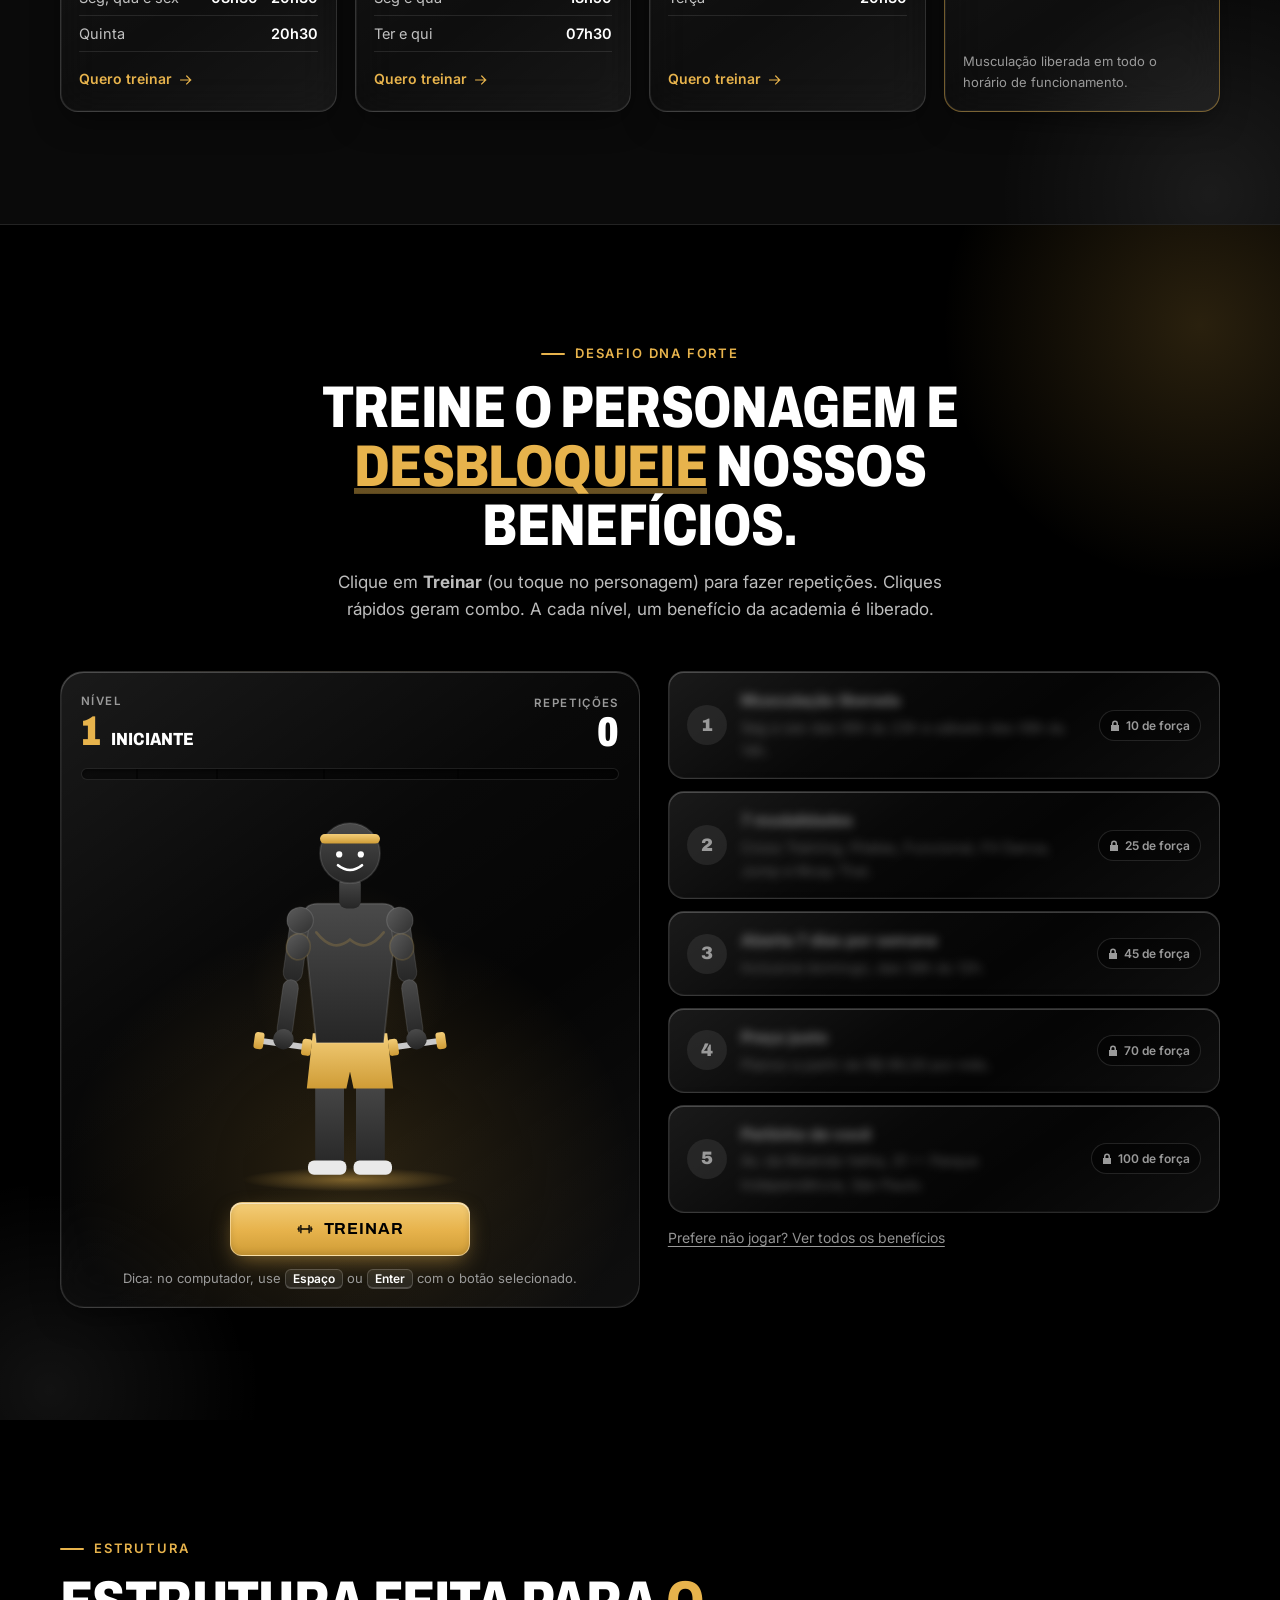
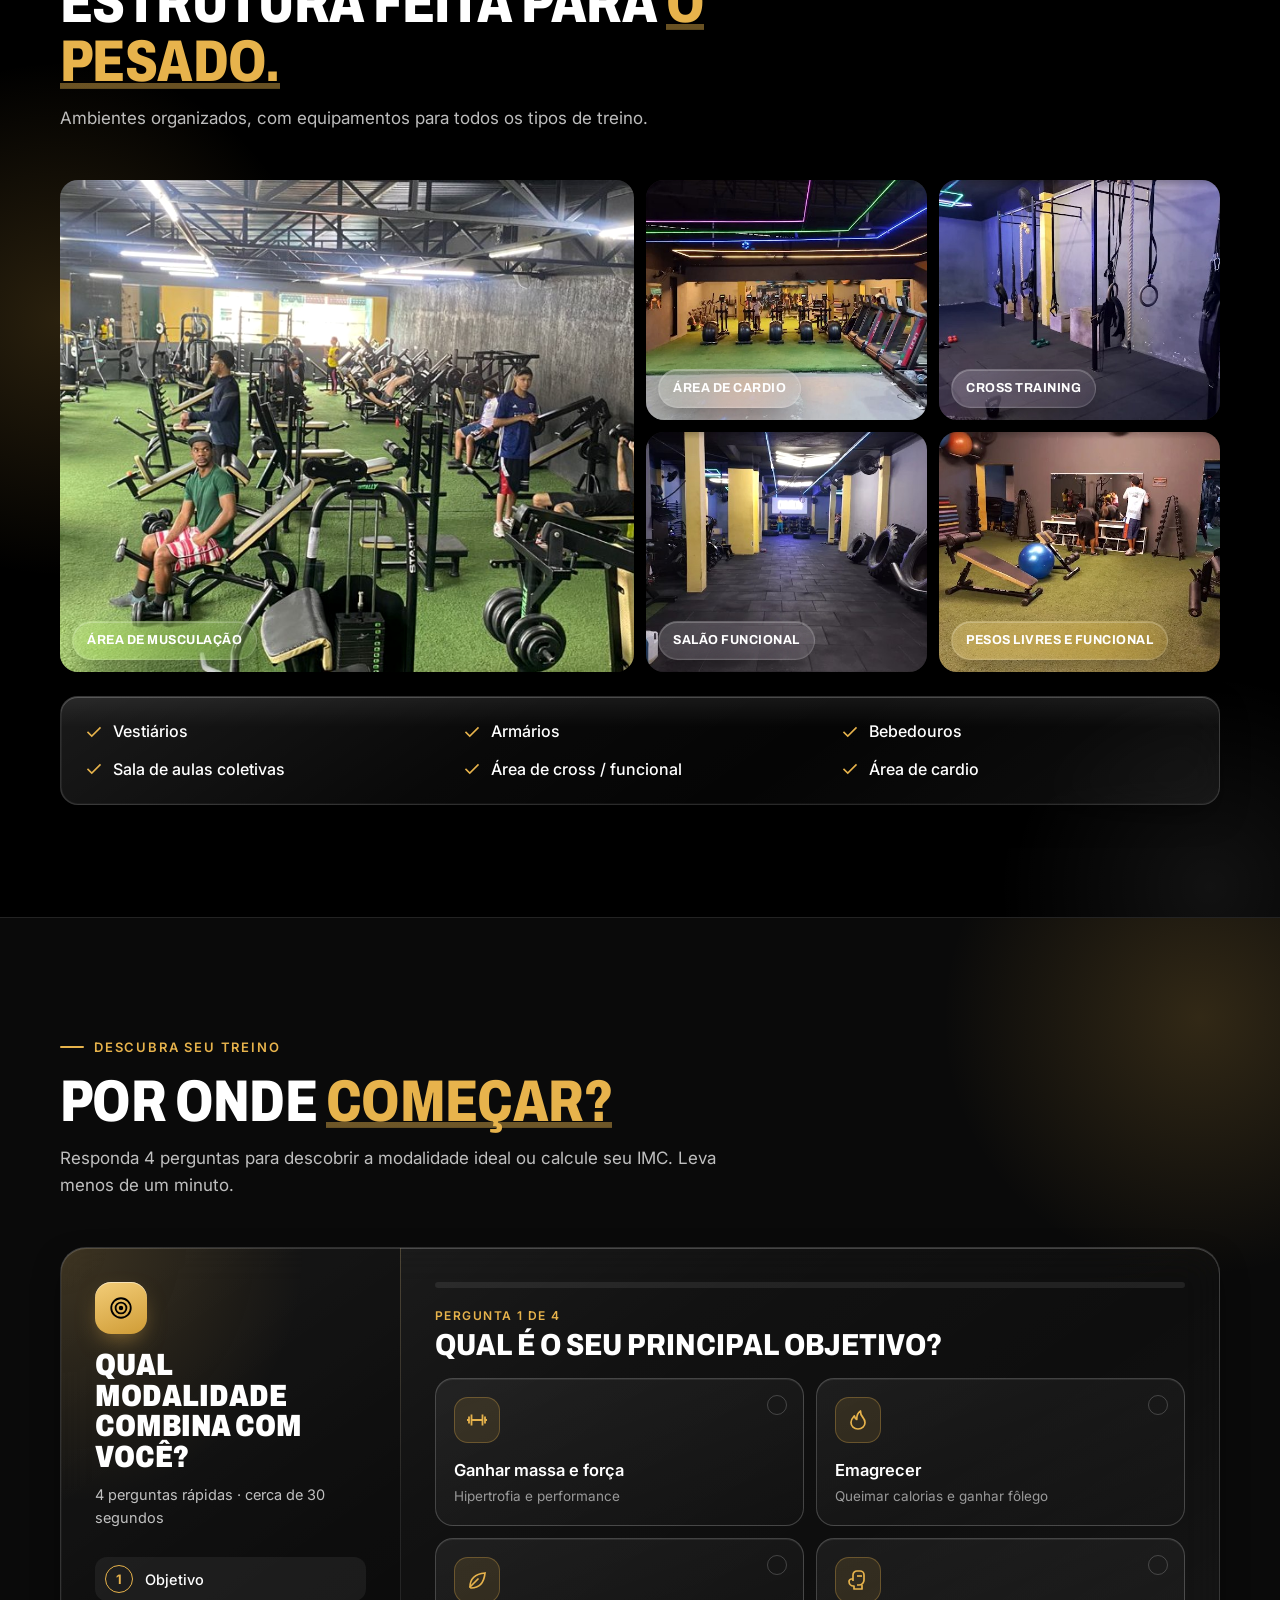
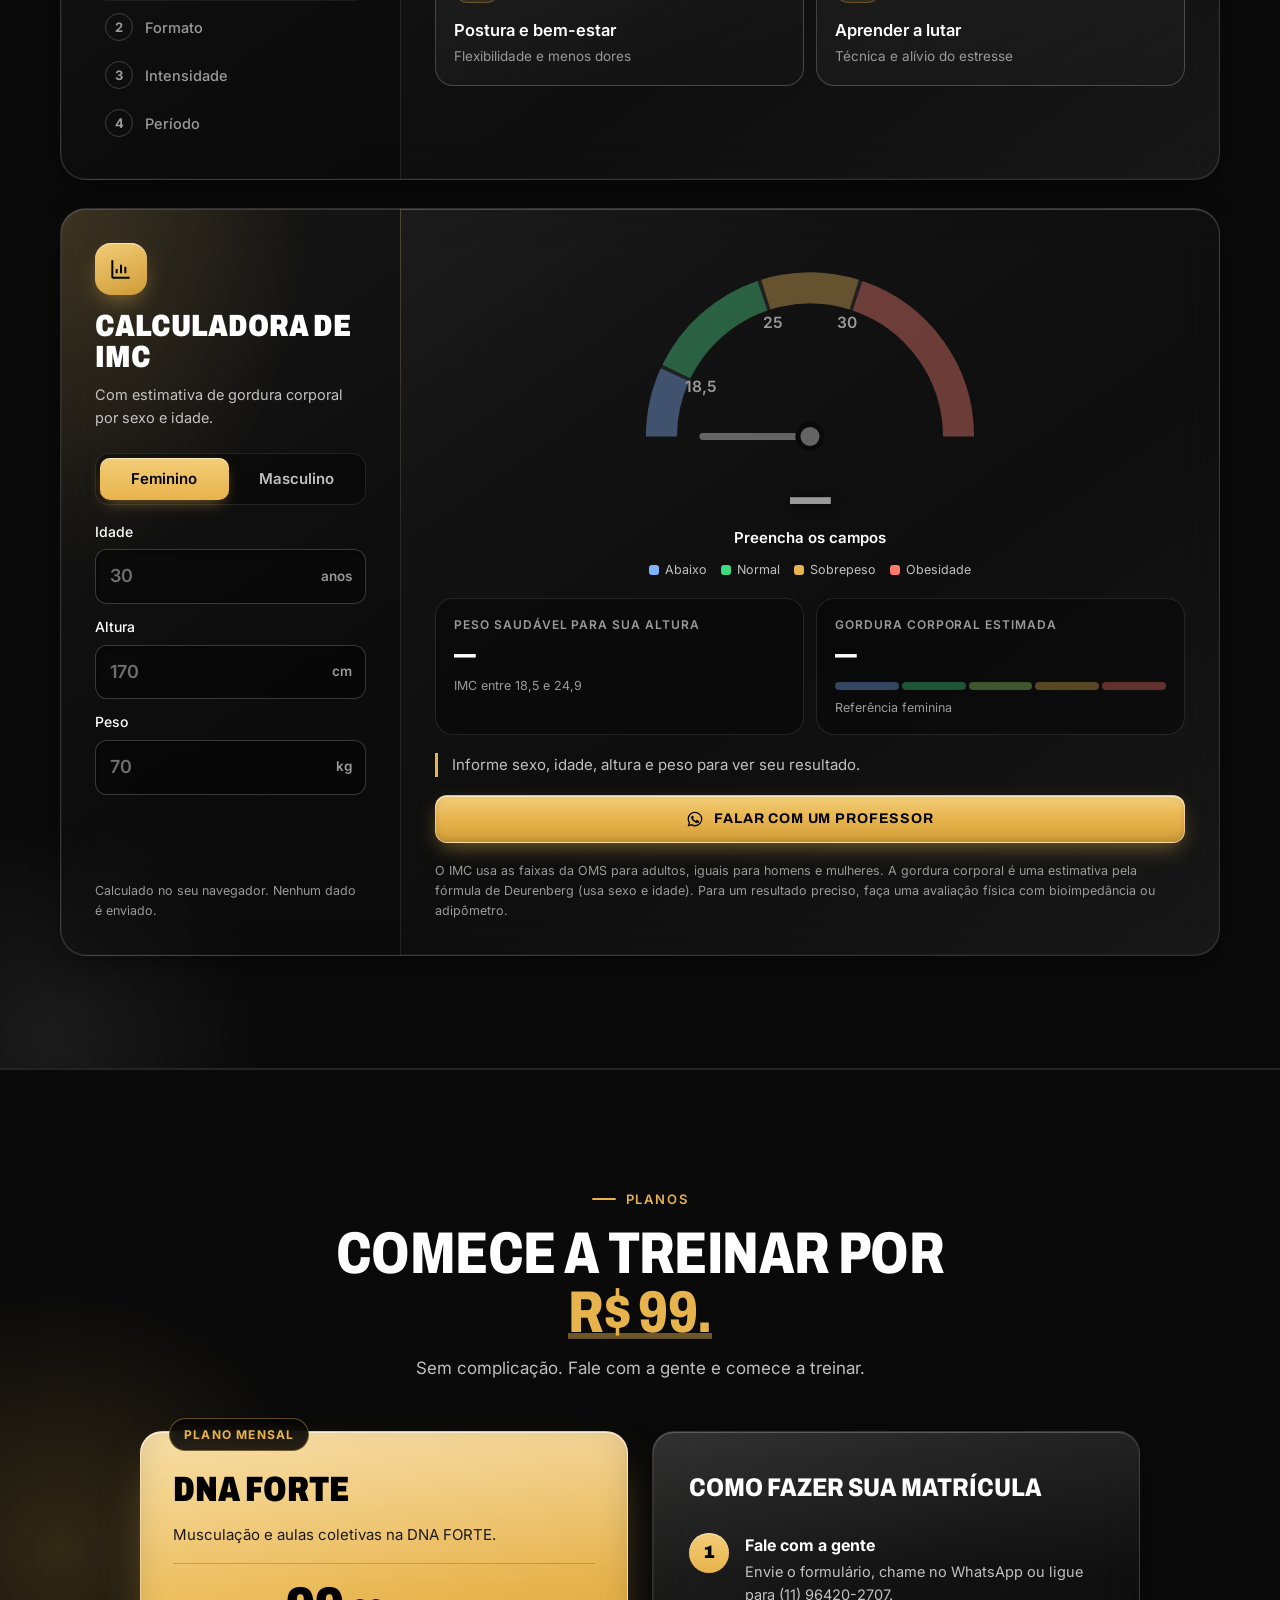
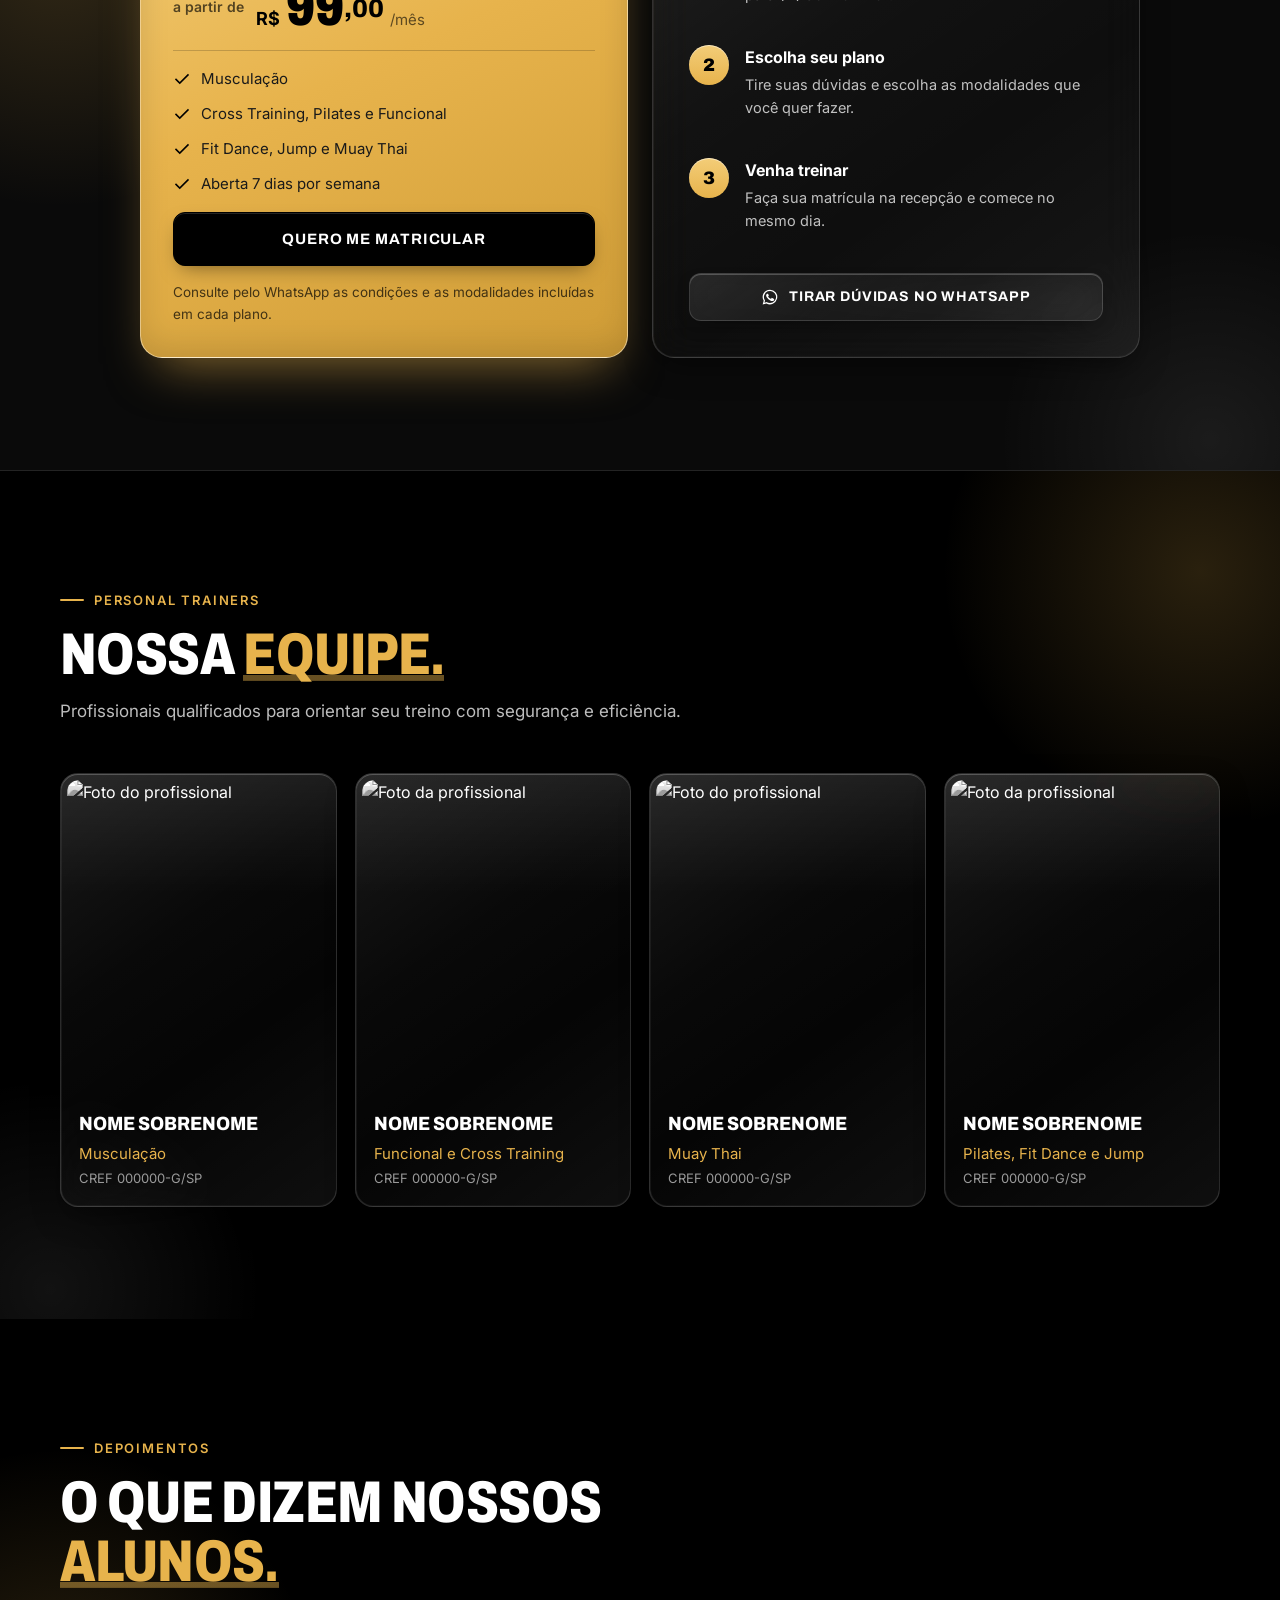
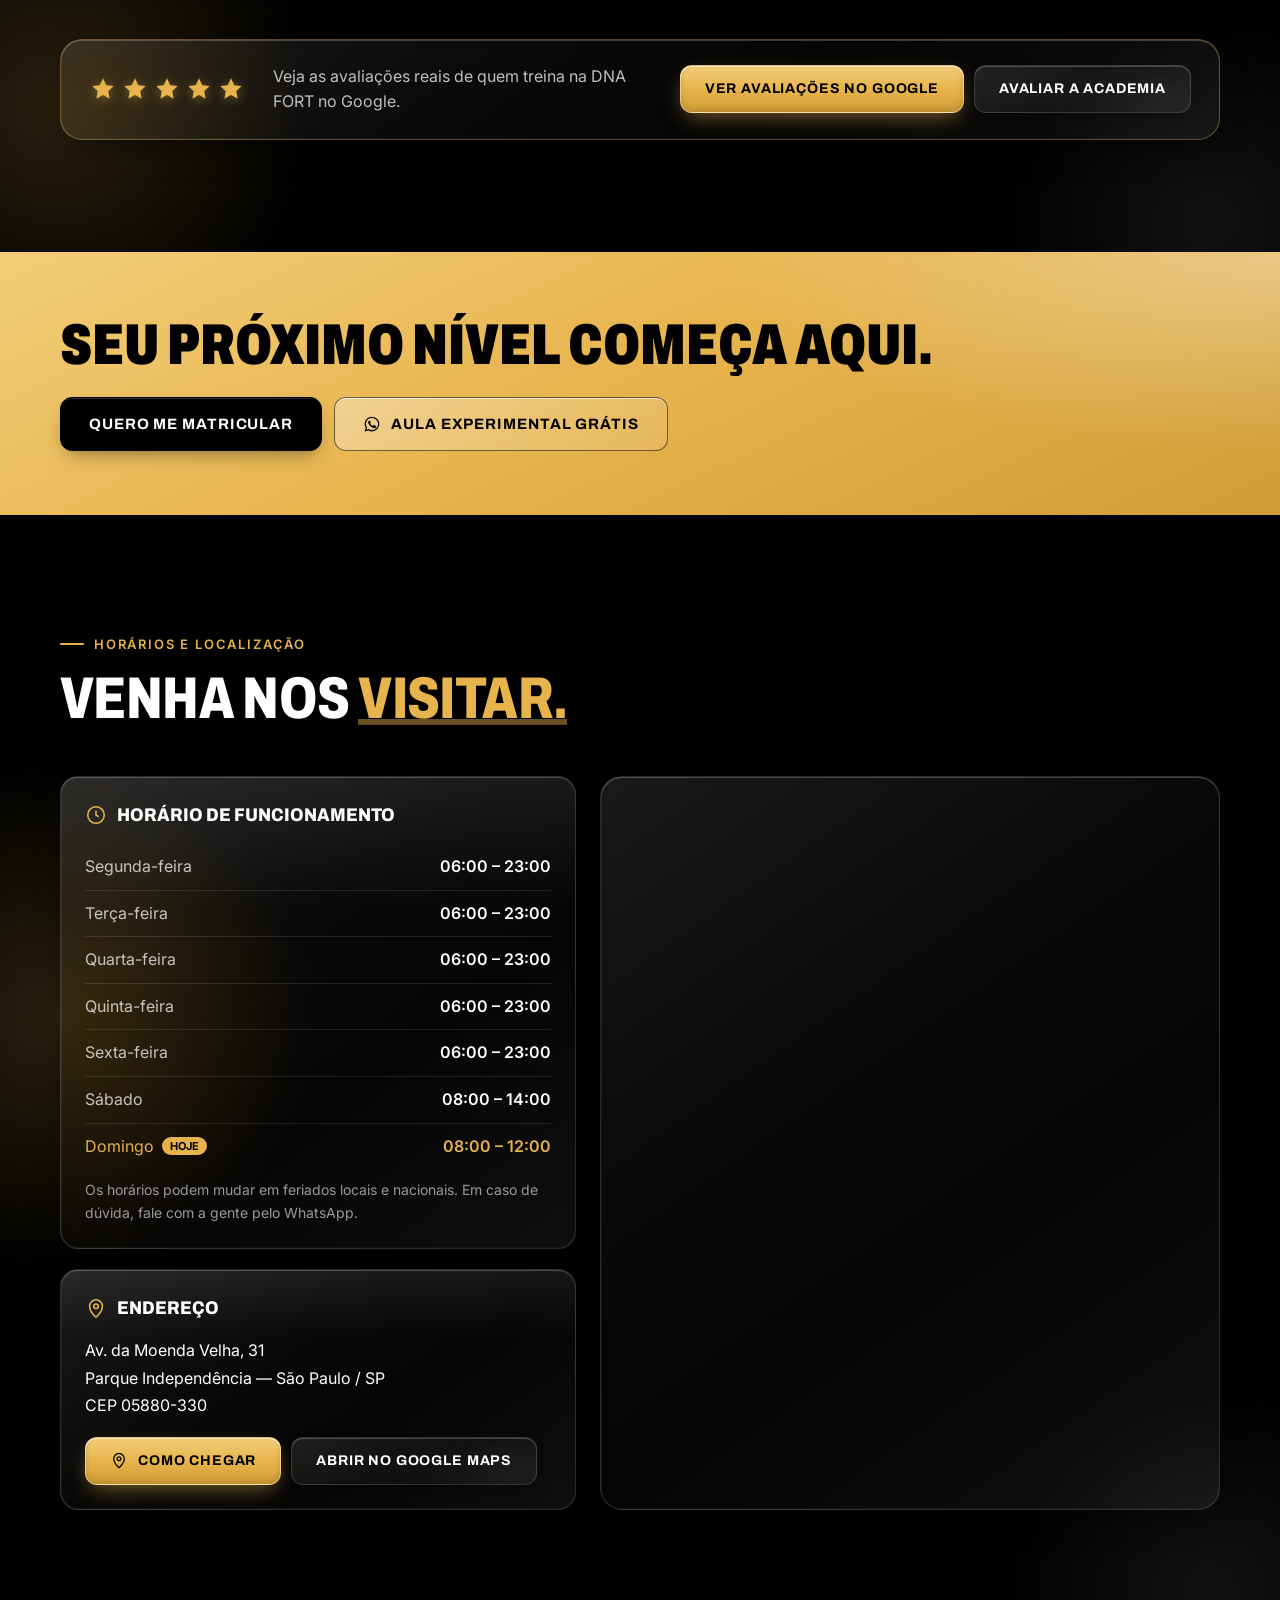
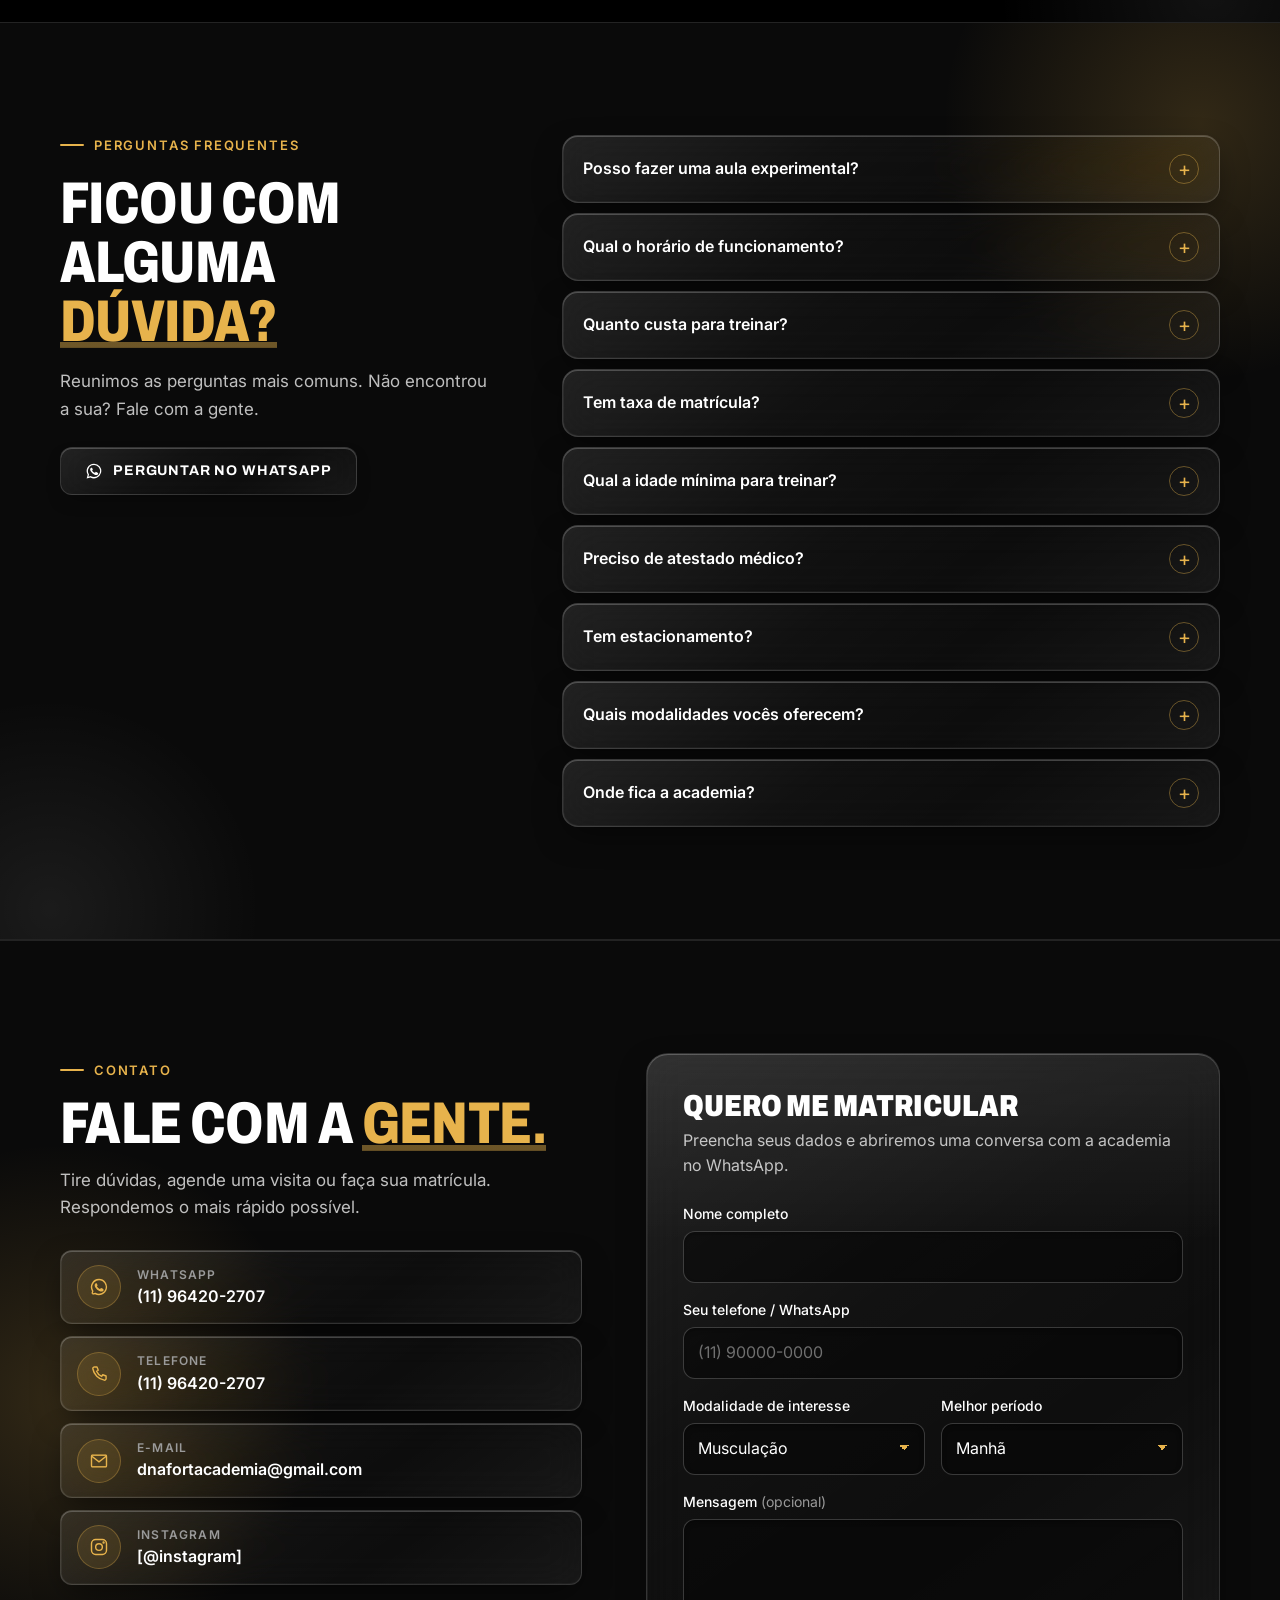
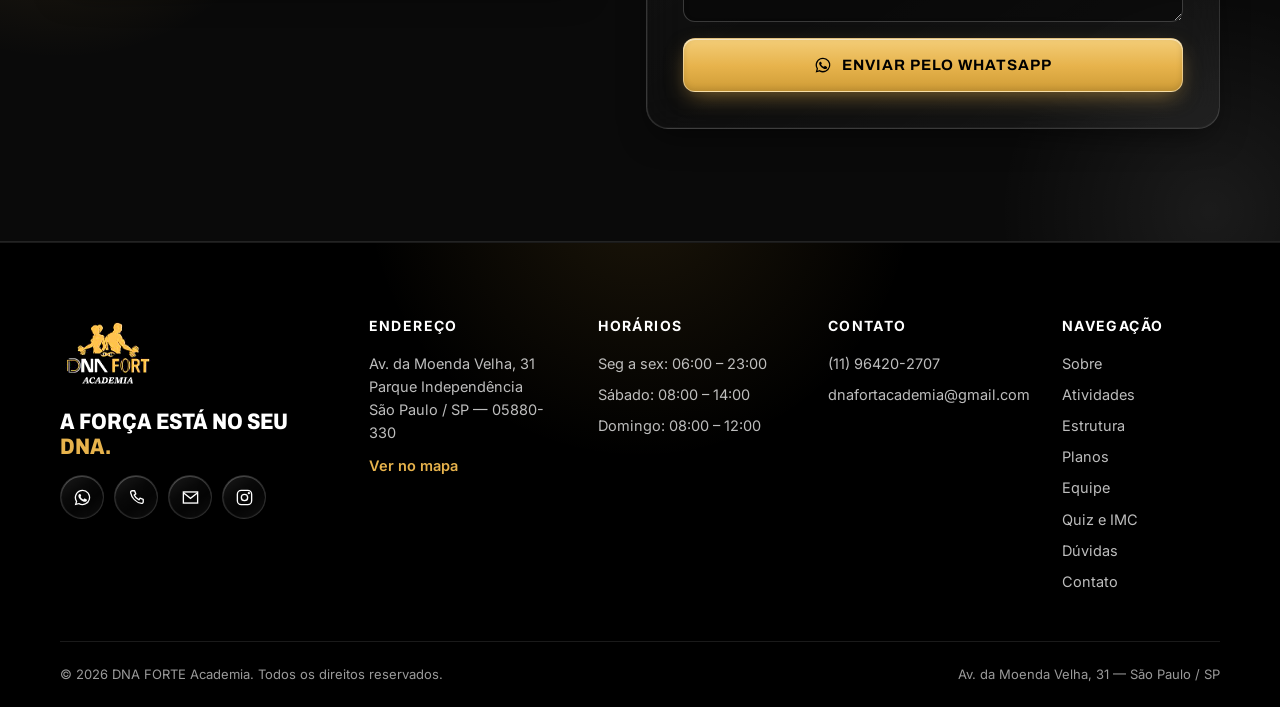
==== commit cba28902: "Corrige botões no celular (iPhone) - Fonte levemente condensada e menos espaçamento entre letras nos" ====
--- a/index.html
+++ b/index.html
@@ -657,7 +657,7 @@
               </div>
 
               <p class="bmi__tip" data-bmi-tip>Informe sexo, idade, altura e peso para ver seu resultado.</p>
-              <a class="btn btn--primary btn--block" href="https://wa.me/5511964202707?text=Ol%C3%A1!%20Calculei%20meu%20IMC%20no%20site%20e%20quero%20orienta%C3%A7%C3%A3o%20para%20come%C3%A7ar%20a%20treinar." target="_blank" rel="noopener"><svg class="btn__icon" aria-hidden="true"><use href="#i-whatsapp"/></svg>Quero orientação de um professor</a>
+              <a class="btn btn--primary btn--block" href="https://wa.me/5511964202707?text=Ol%C3%A1!%20Calculei%20meu%20IMC%20no%20site%20e%20quero%20orienta%C3%A7%C3%A3o%20para%20come%C3%A7ar%20a%20treinar." target="_blank" rel="noopener"><svg class="btn__icon" aria-hidden="true"><use href="#i-whatsapp"/></svg>Falar com um professor</a>
               <p class="bmi__note">O IMC usa as faixas da OMS para adultos, iguais para homens e mulheres. A gordura corporal é uma estimativa pela fórmula de Deurenberg (usa sexo e idade). Para um resultado preciso, faça uma avaliação física com bioimpedância ou adipômetro.</p>
             </div>
           </div>
--- a/assets/css/mobile.css
+++ b/assets/css/mobile.css
@@ -180,11 +180,30 @@
   .gallery__item--big { grid-column: auto; grid-row: auto; }
   .team { grid-auto-columns: 62%; }
 
-  /* Faixa amarela: botões empilhados, largura total (o texto nunca é cortado) */
-  .banner__ctas { flex-direction: column; width: 100%; }
-  .banner__ctas .btn { width: 100%; flex: none; }
-  /* Segurança: em botões estreitos, o texto quebra em vez de ser cortado */
-  .btn { white-space: normal; text-align: center; line-height: 1.2; padding-block: 10px; }
+  /* ---------- Botões no celular ----------
+     Fonte um pouco condensada + menos espaçamento entre letras para caber em uma linha;
+     se ainda assim faltar espaço, o texto quebra de forma equilibrada (nunca é cortado). */
+  .btn {
+    font-stretch: 86%;
+    letter-spacing: .03em;
+    gap: 8px;
+    min-height: 50px;
+    padding: 8px 18px;
+    white-space: normal;
+    text-align: center;
+    text-wrap: balance;
+    line-height: 1.15;
+  }
+  .btn--lg { min-height: 54px; font-size: 15px; }
+  .btn__icon { width: 18px; height: 18px; }
+
+  /* Grupos de ações: empilhados e com largura total (alvos grandes para o polegar) */
+  .banner__ctas, .quiz__ctas, .stage__win-ctas, .visit__ctas, .reviews__ctas {
+    display: flex; flex-direction: column; align-items: stretch; width: 100%; gap: 10px;
+  }
+  .banner__ctas .btn, .quiz__ctas .btn, .stage__win-ctas .btn, .visit__ctas .btn, .reviews__ctas .btn,
+  .faq__intro .btn, .steps .btn, .form-success .btn, .hero__ctas .btn { width: 100%; flex: none; }
+  .faq__intro { justify-items: stretch; }
 
   .stage__char { max-width: 280px; }
   .about__media img { aspect-ratio: 16 / 10; }
